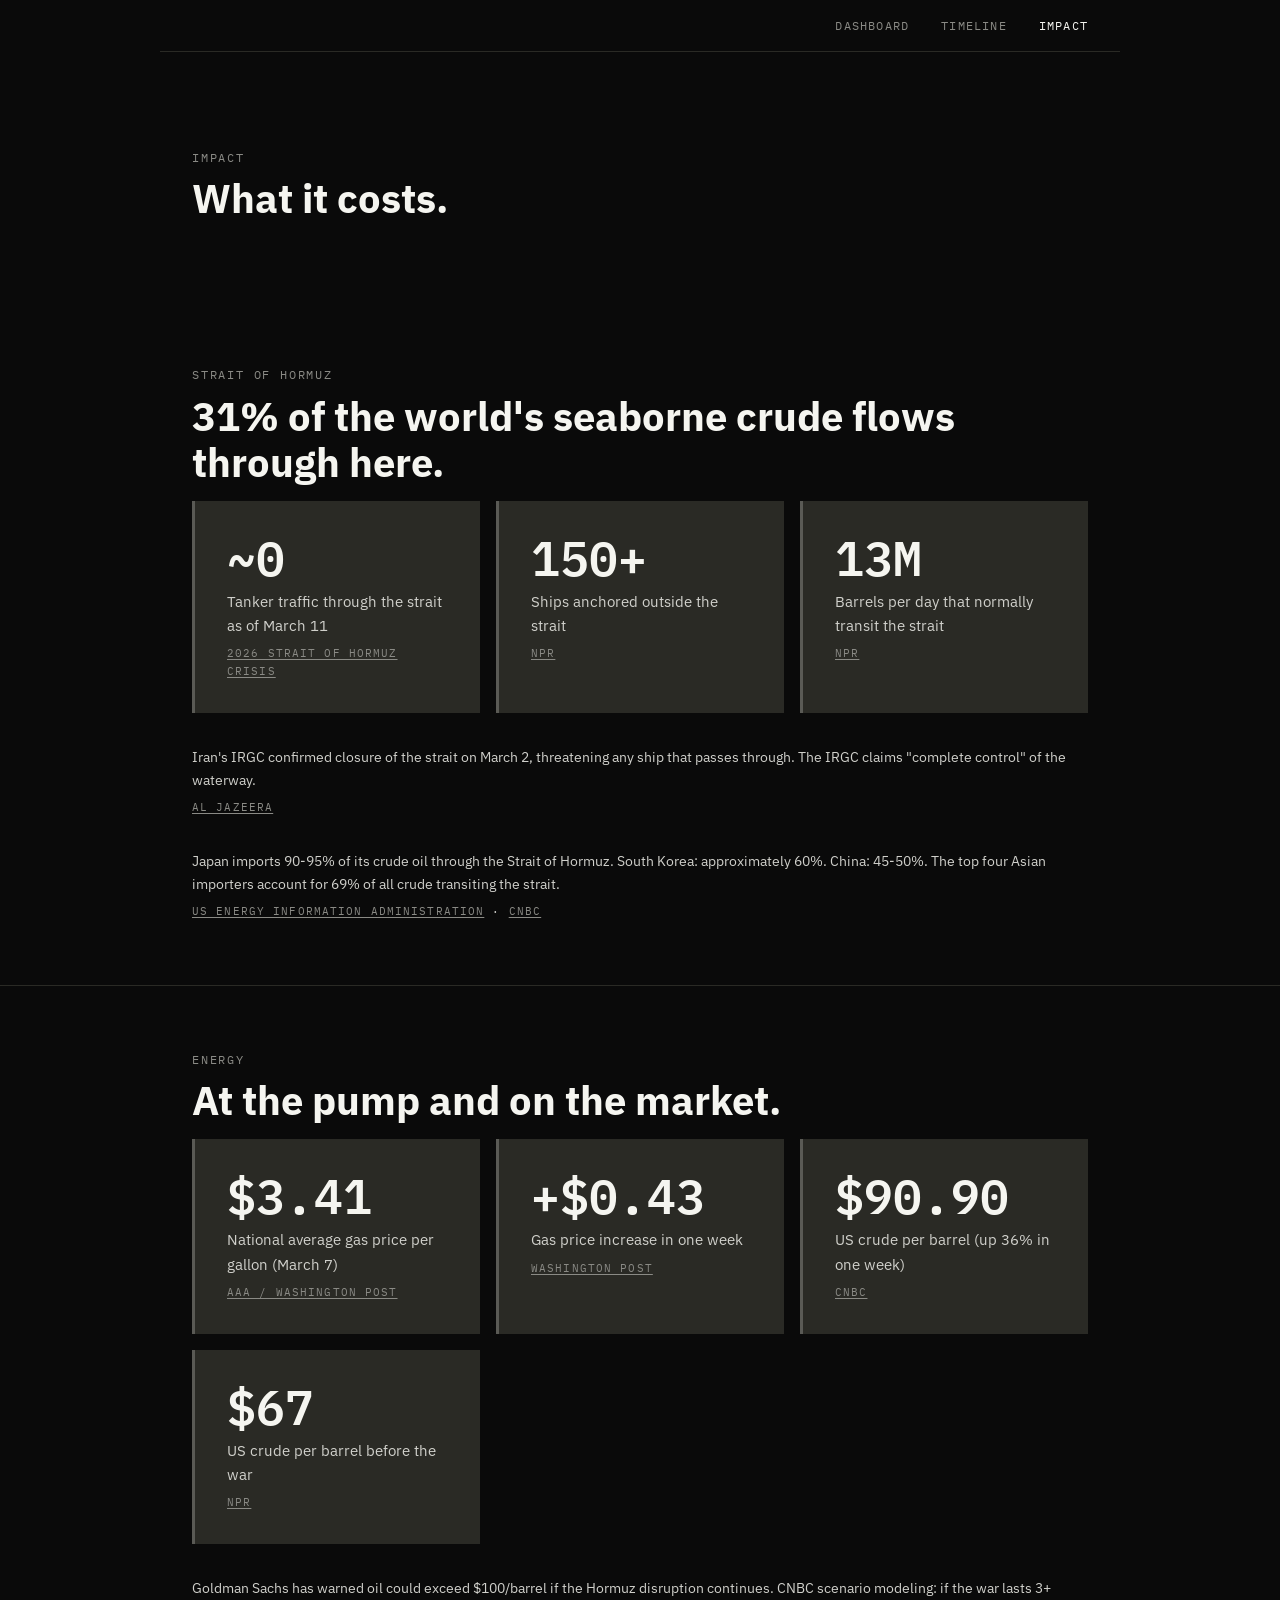
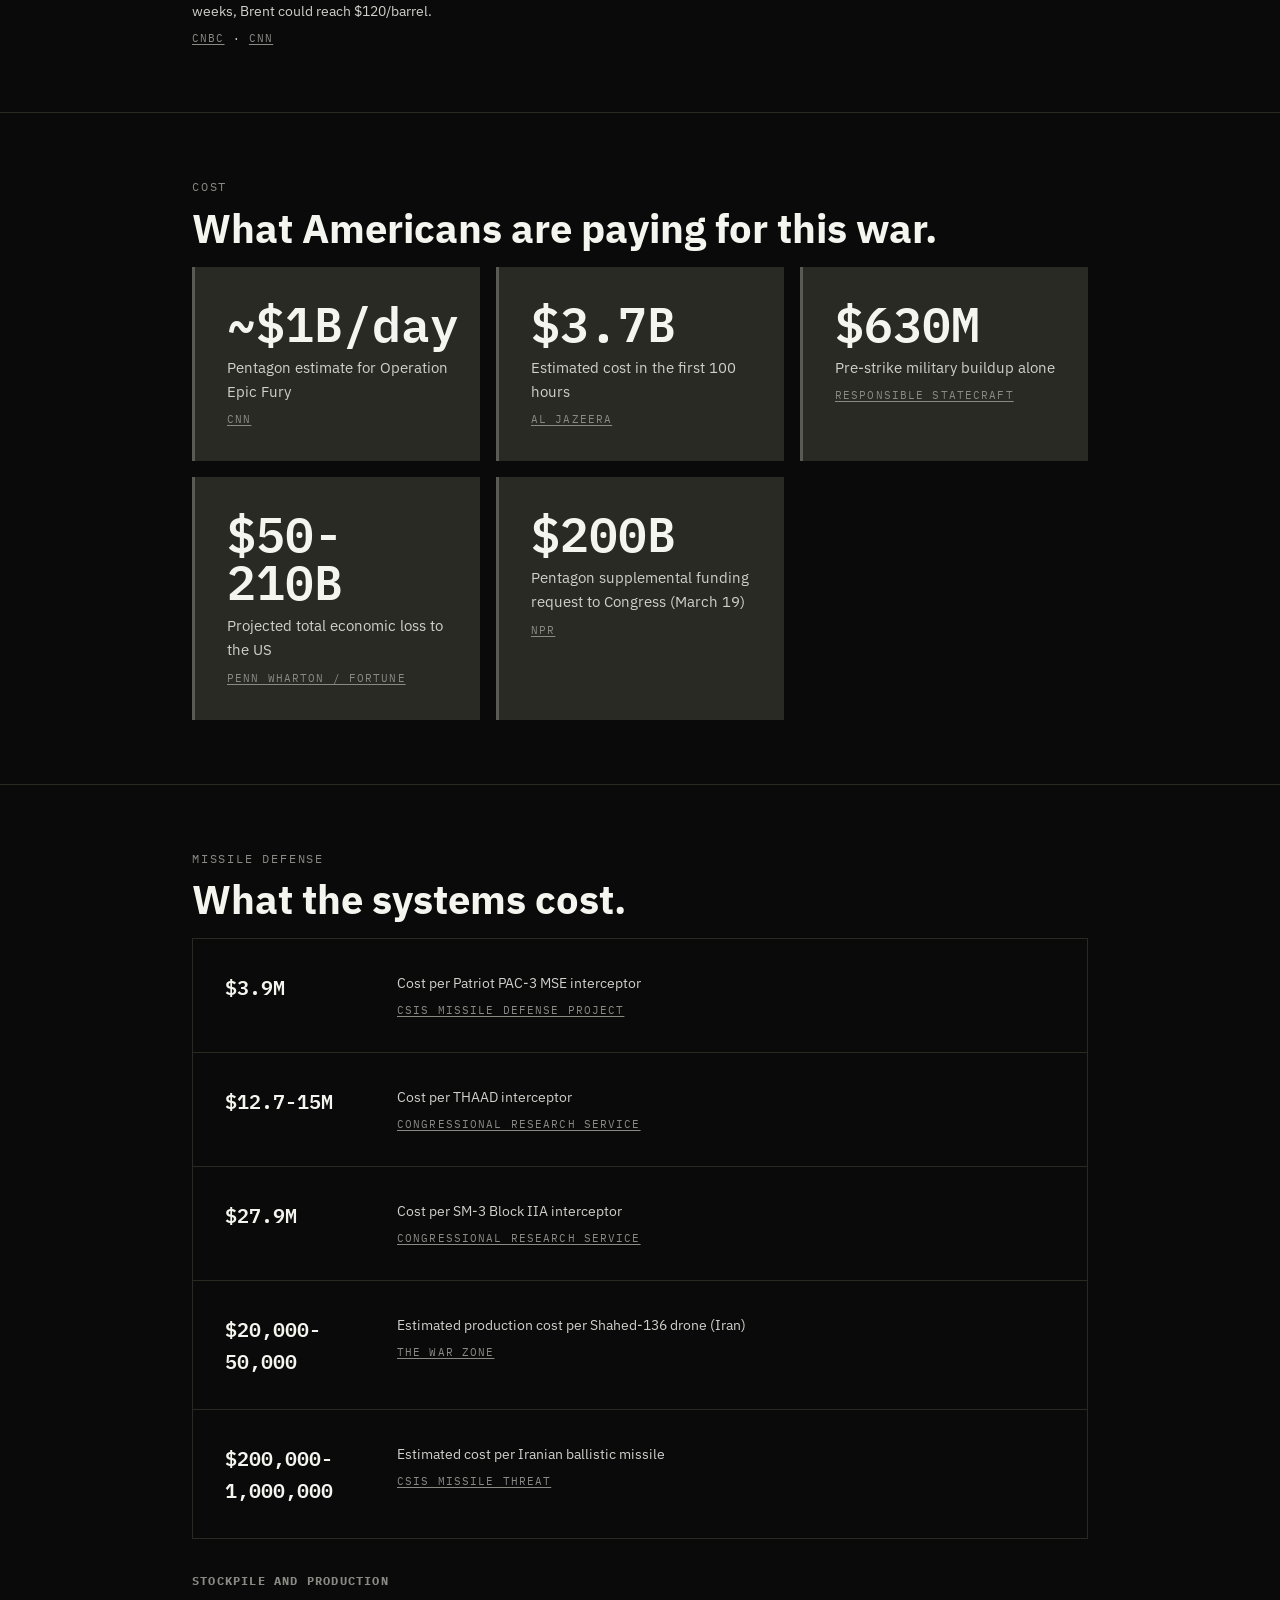
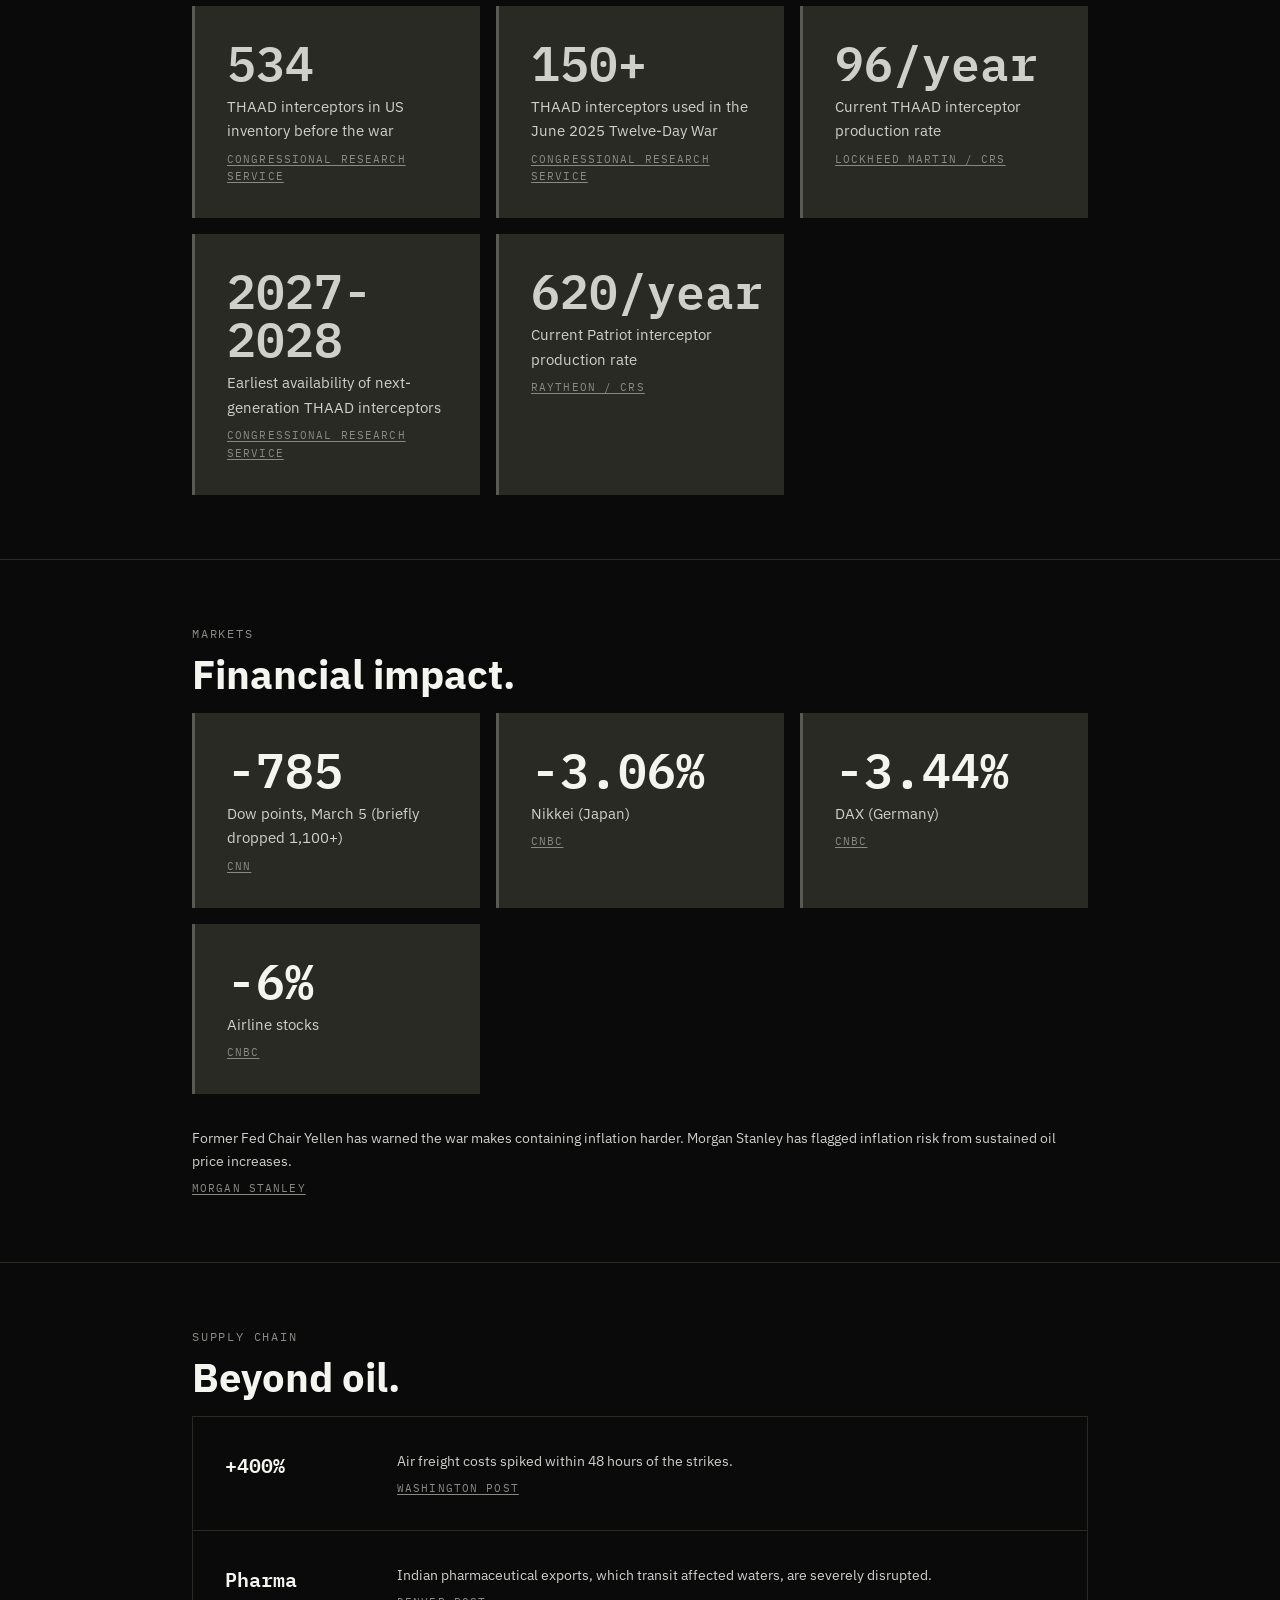
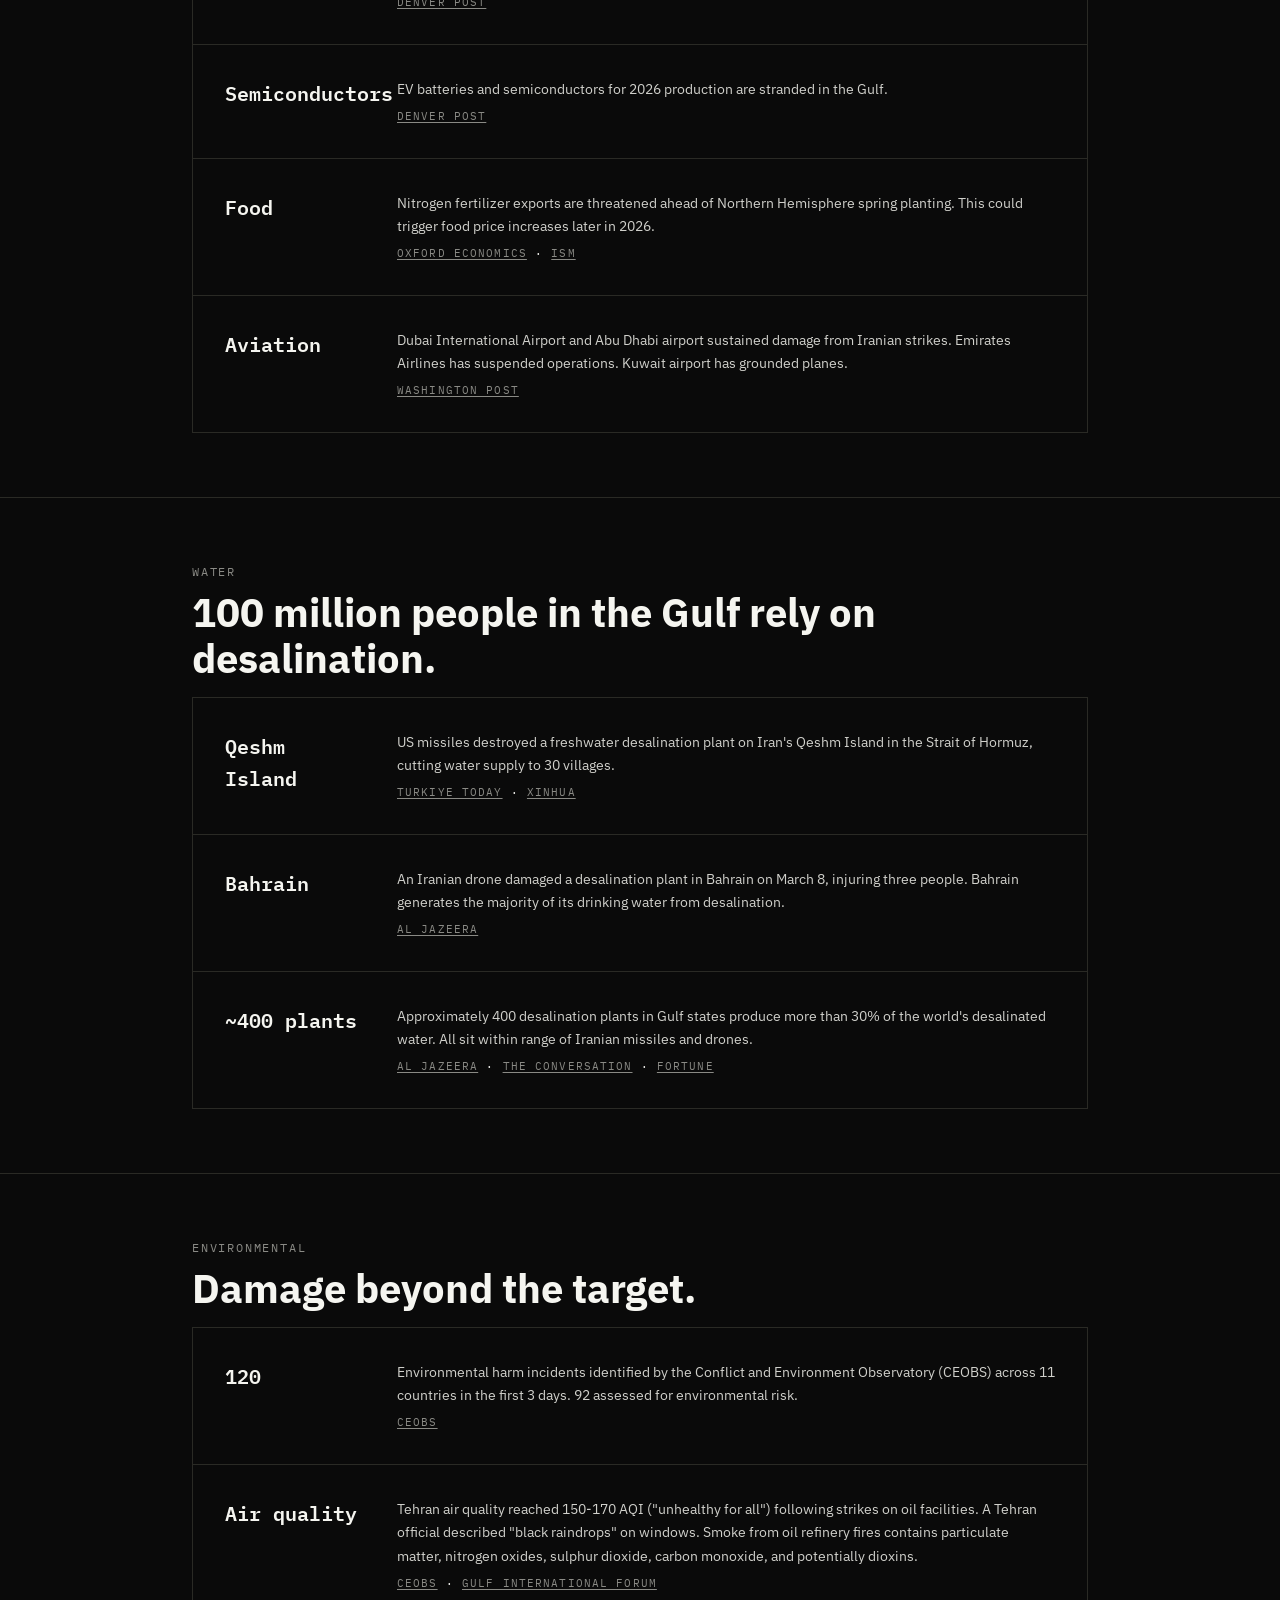
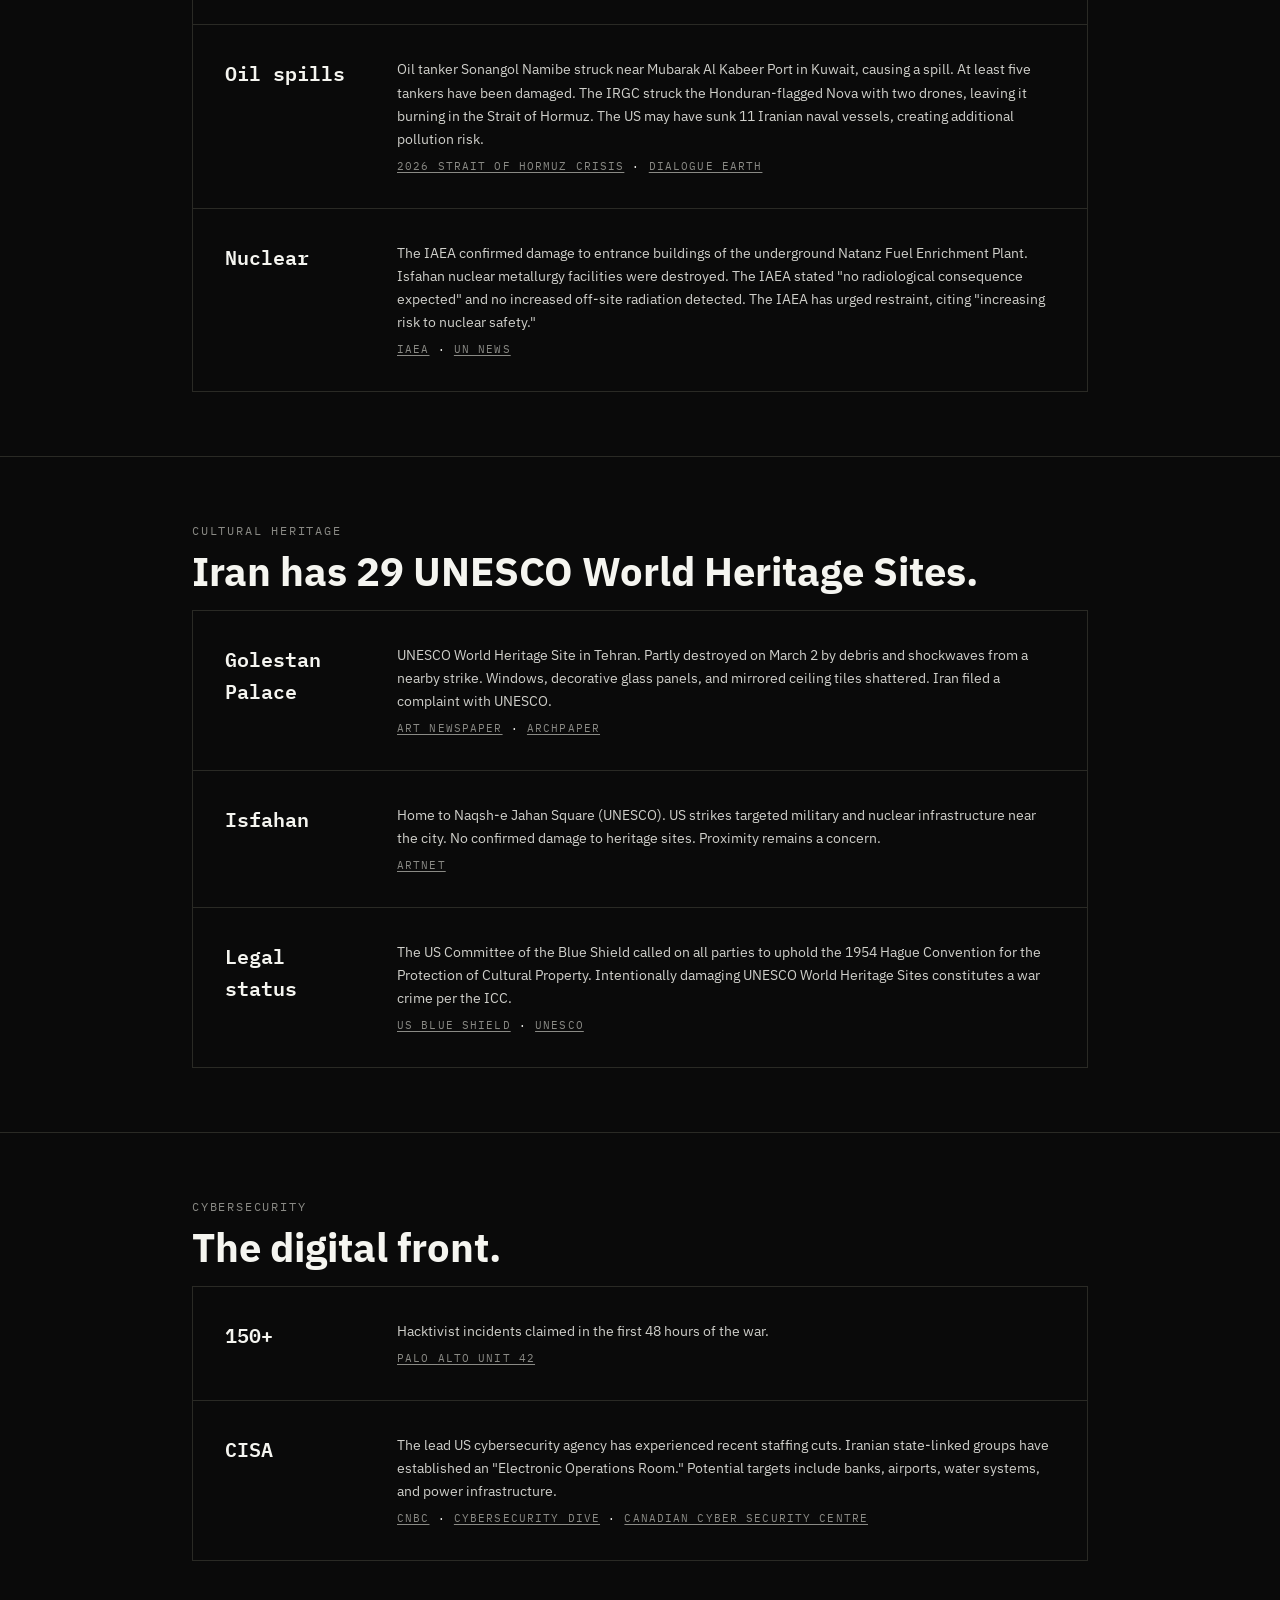
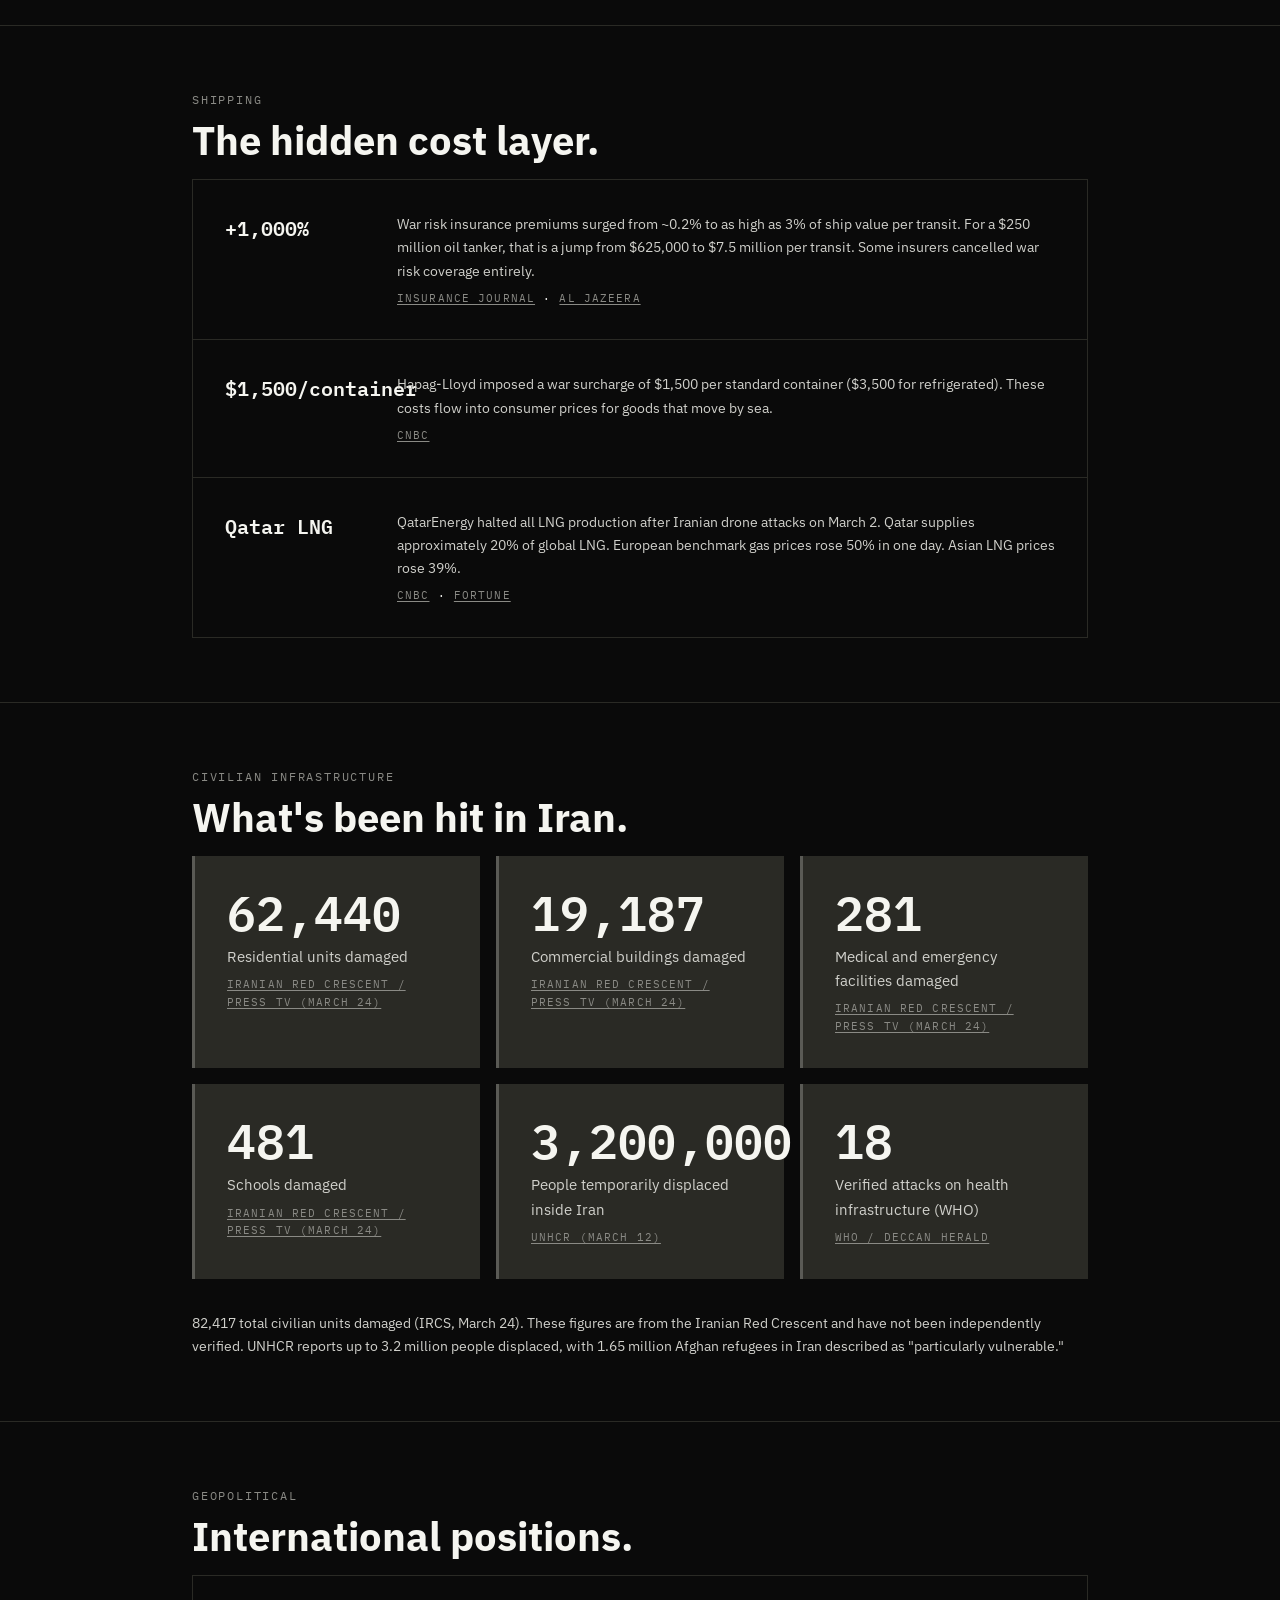
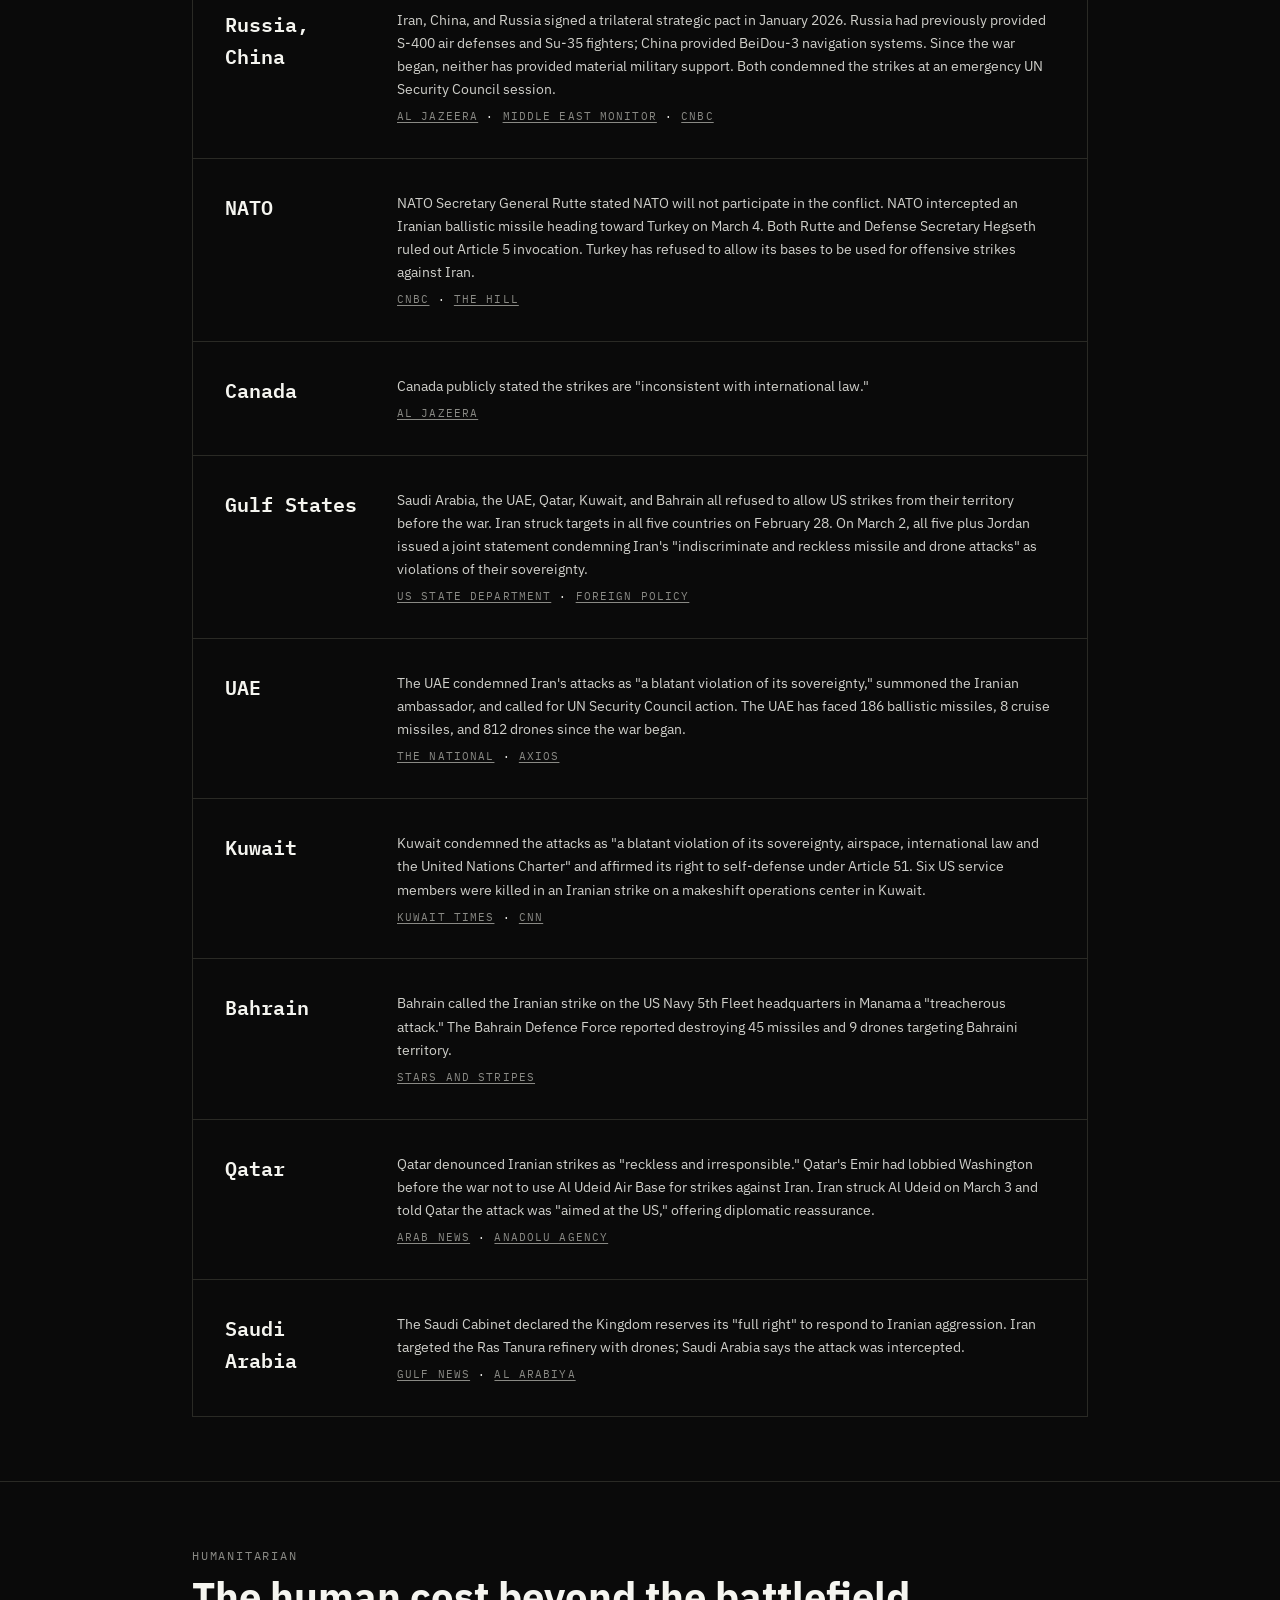
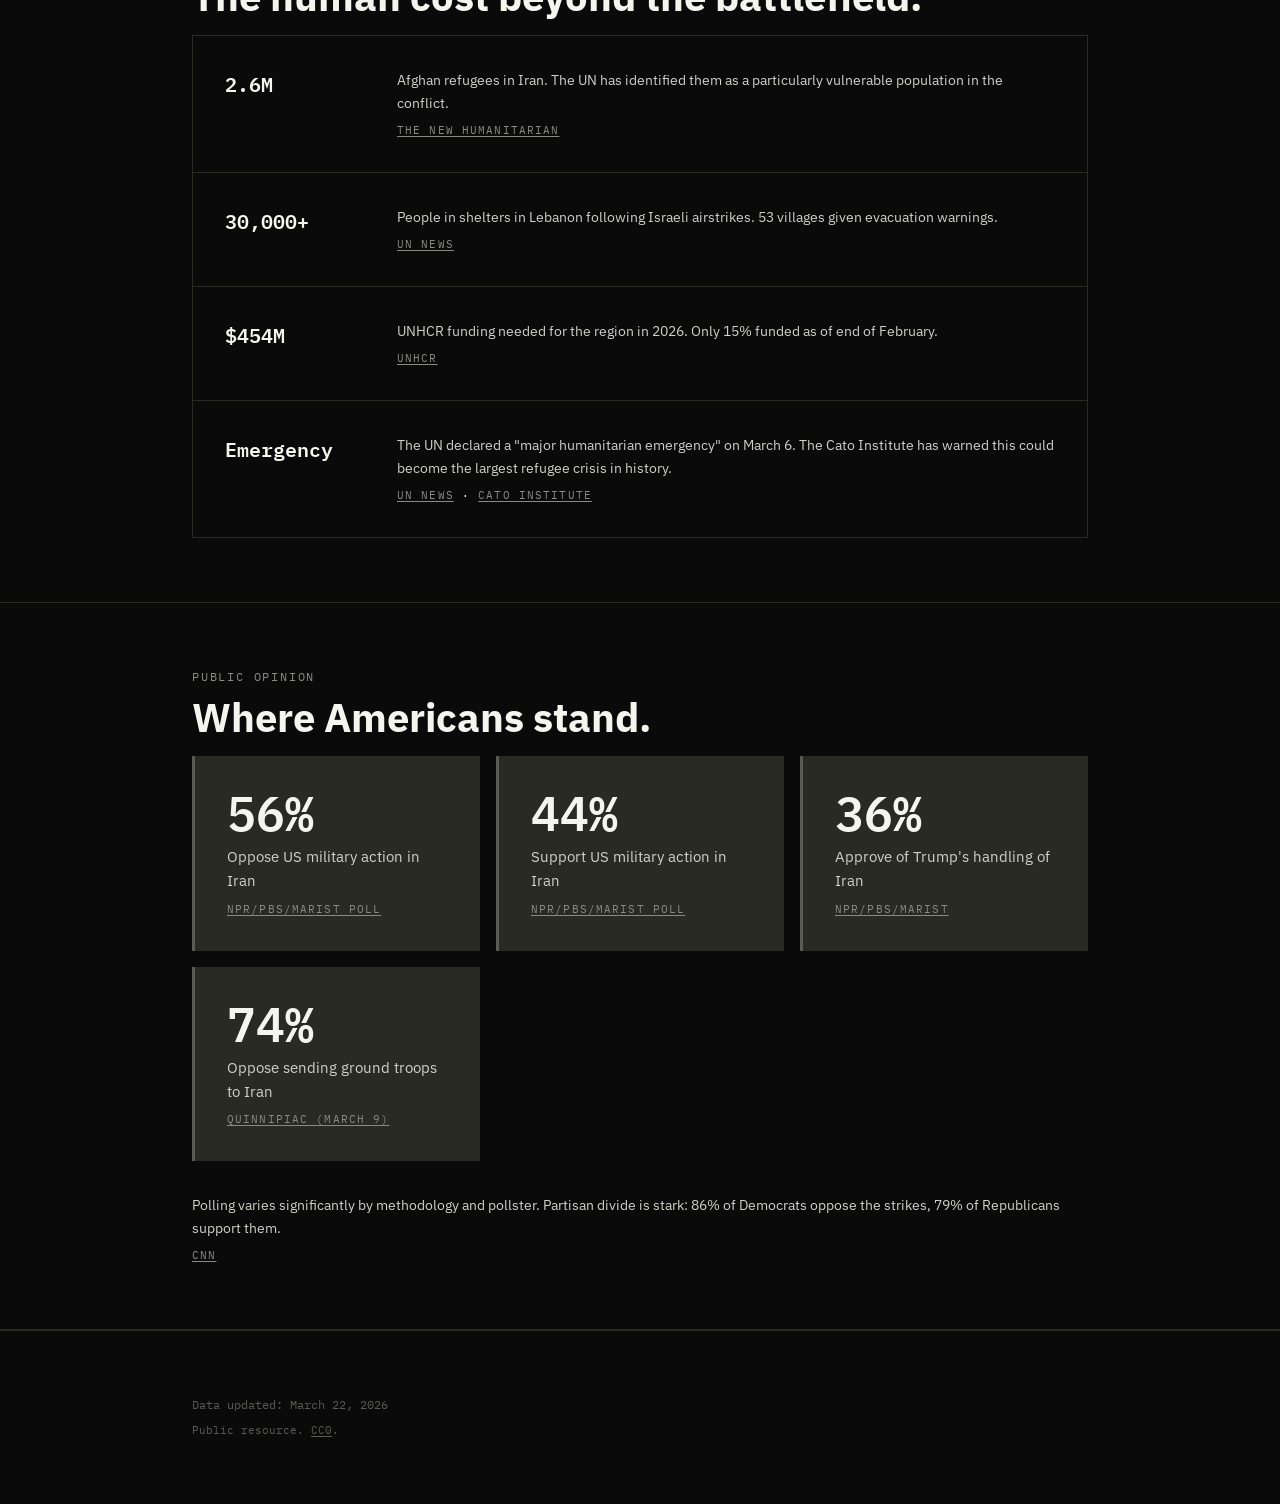
==== impact.html @ 2b4f9e91 "SEO fixes: add 404 page, favicon fallbacks, manifest, defer app.js Adds branded 404 page matching br" ====
<!DOCTYPE html>
<html lang="en">
<head>
  <meta charset="UTF-8">
  <meta name="viewport" content="width=device-width, initial-scale=1.0">
  <title>Iran War Impact: Oil Prices, Casualties, Economic Cost | Declassify</title>
  <meta name="description" content="Economic, environmental, and humanitarian impact of the 2026 Iran war. Oil prices, gas prices, Strait of Hormuz, missile defense costs, market disruption, and casualty figures. All sourced.">
  <link rel="canonical" href="https://declassify.news/impact.html">
  <meta property="og:title" content="Iran War Impact: Economic and Humanitarian Costs | Declassify">
  <meta property="og:description" content="Economic, environmental, and humanitarian impact of the 2026 Iran war. Oil prices, missile defense costs, market disruption. All sourced.">
  <meta property="og:type" content="website">
  <meta property="og:url" content="https://declassify.news/impact.html">
  <meta property="og:site_name" content="Declassify">
  <meta property="og:image" content="https://declassify.news/og.png">
  <meta property="og:image:width" content="1200">
  <meta property="og:image:height" content="630">
  <meta name="twitter:card" content="summary_large_image">
  <meta name="twitter:title" content="Iran War Impact: Economic and Humanitarian Costs | Declassify">
  <meta name="twitter:description" content="Oil prices, gas prices, missile defense costs, casualties, and market disruption from the 2026 Iran war.">
  <meta name="twitter:image" content="https://declassify.news/og.png">
  <link rel="icon" href="/favicon.svg" type="image/svg+xml">
  <link rel="icon" href="/favicon.ico" sizes="32x32">
  <link rel="apple-touch-icon" href="/apple-touch-icon.png">
  <link rel="manifest" href="/site.webmanifest">
  <script type="application/ld+json">
  {
    "@context": "https://schema.org",
    "@type": "WebPage",
    "name": "Iran War Impact: Economic and Humanitarian Costs",
    "url": "https://declassify.news/impact.html",
    "description": "Economic, environmental, and humanitarian impact of the 2026 Iran war. Oil prices, missile defense costs, market disruption.",
    "isPartOf": { "@type": "WebSite", "name": "Declassify", "url": "https://declassify.news" }
  }
  </script>
  <link rel="preconnect" href="https://fonts.googleapis.com">
  <link rel="preconnect" href="https://fonts.gstatic.com" crossorigin>
  <link href="https://fonts.googleapis.com/css2?family=IBM+Plex+Mono:wght@400;600&family=IBM+Plex+Sans:wght@400;500;600;700&display=swap" rel="stylesheet">
  <link rel="stylesheet" href="style.css">
</head>
<body>

  <nav class="site-nav">
    <a href="/" class="nav-brand"></a>
    <div class="nav-links">
      <a href="/">Dashboard</a>
      <a href="/timeline.html">Timeline</a>
      <a href="/impact.html" class="nav-active">Impact</a>
    </div>
  </nav>

  <main>
    <header class="page-header">
      <div class="section-inner">
        <div class="section-label">Impact</div>
        <h1 class="section-title">What it costs.</h1>
      </div>
    </header>

    <!-- STRAIT OF HORMUZ -->
    <section class="impact-section" id="hormuz">
      <div class="section-inner">
        <div class="section-label">Strait of Hormuz</div>
        <h2 class="section-title">31% of the world's seaborne crude flows through here.</h2>

        <div class="stats-grid">
          <div class="stat-card">
            <div class="stat-number" data-bind="hormuz.tankerTraffic.value">~0</div>
            <div class="stat-label" data-bind="hormuz.tankerTraffic.label">Tanker traffic through the strait as of March 11</div>
            <div class="stat-source">
              <a href="https://en.wikipedia.org/wiki/2026_Strait_of_Hormuz_crisis" target="_blank" rel="noopener" data-bind-href="hormuz.tankerTraffic.sourceUrl"><span data-bind="hormuz.tankerTraffic.sourceLabel">2026 Strait of Hormuz crisis</span></a>
            </div>
          </div>
          <div class="stat-card">
            <div class="stat-number" data-bind="hormuz.shipsAnchored.value">150+</div>
            <div class="stat-label" data-bind="hormuz.shipsAnchored.label">Ships anchored outside the strait</div>
            <div class="stat-source">
              <a href="https://www.npr.org/2026/03/04/nx-s1-5736104/iran-war-oil-trump-israel-strait-hormuz-closed-energy-crisis" target="_blank" rel="noopener" data-bind-href="hormuz.shipsAnchored.sourceUrl"><span data-bind="hormuz.shipsAnchored.sourceLabel">NPR</span></a>
            </div>
          </div>
          <div class="stat-card">
            <div class="stat-number" data-bind="hormuz.dailyBarrels.value">13M</div>
            <div class="stat-label" data-bind="hormuz.dailyBarrels.label">Barrels per day that normally transit the strait</div>
            <div class="stat-source">
              <a href="https://www.npr.org/2026/03/04/nx-s1-5736104/iran-war-oil-trump-israel-strait-hormuz-closed-energy-crisis" target="_blank" rel="noopener" data-bind-href="hormuz.dailyBarrels.sourceUrl"><span data-bind="hormuz.dailyBarrels.sourceLabel">NPR</span></a>
            </div>
          </div>
        </div>

        <div class="impact-context">
          <p>Iran's IRGC confirmed closure of the strait on March 2, threatening any ship that passes through. The IRGC claims "complete control" of the waterway.</p>
          <div class="tl-sources">
            <a href="https://www.aljazeera.com/news/2026/3/4/irgc-says-iran-in-complete-control-of-strait-of-hormuz-amid-trump-threats" target="_blank" rel="noopener">Al Jazeera</a>
          </div>
        </div>

        <div class="impact-context">
          <p>Japan imports 90-95% of its crude oil through the Strait of Hormuz. South Korea: approximately 60%. China: 45-50%. The top four Asian importers account for 69% of all crude transiting the strait.</p>
          <div class="tl-sources">
            <a href="https://www.eia.gov/international/analysis/regions-of-interest/Strait_of_Hormuz" target="_blank" rel="noopener">US Energy Information Administration</a> &#183;
            <a href="https://www.cnbc.com/2026/03/06/iran-war-oil-energy-emerging-markets-stocks-south-korea.html" target="_blank" rel="noopener">CNBC</a>
          </div>
        </div>
      </div>
    </section>

    <!-- GAS & OIL -->
    <section class="impact-section" id="energy">
      <div class="section-inner">
        <div class="section-label">Energy</div>
        <h2 class="section-title">At the pump and on the market.</h2>

        <div class="stats-grid">
          <div class="stat-card">
            <div class="stat-number" data-bind="energy.gasPrice.value">$3.41</div>
            <div class="stat-label" data-bind="energy.gasPrice.label">National average gas price per gallon (March 7)</div>
            <div class="stat-source">
              <a href="https://www.washingtonpost.com/business/2026/03/07/gas-prices-increasing-iran-war/" target="_blank" rel="noopener" data-bind-href="energy.gasPrice.sourceUrl"><span data-bind="energy.gasPrice.sourceLabel">AAA / Washington Post</span></a>
            </div>
          </div>
          <div class="stat-card">
            <div class="stat-number" data-bind="energy.gasIncrease.value">+$0.43</div>
            <div class="stat-label" data-bind="energy.gasIncrease.label">Gas price increase in one week</div>
            <div class="stat-source">
              <a href="https://www.washingtonpost.com/business/2026/03/07/gas-prices-increasing-iran-war/" target="_blank" rel="noopener" data-bind-href="energy.gasIncrease.sourceUrl"><span data-bind="energy.gasIncrease.sourceLabel">Washington Post</span></a>
            </div>
          </div>
          <div class="stat-card">
            <div class="stat-number" data-bind="energy.crudePrice.value">$90.90</div>
            <div class="stat-label" data-bind="energy.crudePrice.label">US crude per barrel (up 36% in one week)</div>
            <div class="stat-source">
              <a href="https://www.cnbc.com/2026/03/05/crude-oil-prices-today-iran-war.html" target="_blank" rel="noopener" data-bind-href="energy.crudePrice.sourceUrl"><span data-bind="energy.crudePrice.sourceLabel">CNBC</span></a>
            </div>
          </div>
          <div class="stat-card">
            <div class="stat-number" data-bind="energy.preWarCrude.value">$67</div>
            <div class="stat-label" data-bind="energy.preWarCrude.label">US crude per barrel before the war</div>
            <div class="stat-source">
              <a href="https://www.npr.org/2026/03/02/nx-s1-5732287/iran-war-oil-gasoline-prices" target="_blank" rel="noopener" data-bind-href="energy.preWarCrude.sourceUrl"><span data-bind="energy.preWarCrude.sourceLabel">NPR</span></a>
            </div>
          </div>
        </div>

        <div class="impact-context">
          <p>Goldman Sachs has warned oil could exceed $100/barrel if the Hormuz disruption continues. CNBC scenario modeling: if the war lasts 3+ weeks, Brent could reach $120/barrel.</p>
          <div class="tl-sources">
            <a href="https://www.cnbc.com/2026/03/02/iran-oil-gas-prices-strait-hormuz.html" target="_blank" rel="noopener">CNBC</a> &#183;
            <a href="https://www.cnn.com/2026/03/04/business/american-oil-boom-iran-war-gas-price-spike" target="_blank" rel="noopener">CNN</a>
          </div>
        </div>
      </div>
    </section>

    <!-- COST TO TAXPAYERS -->
    <section class="impact-section" id="cost">
      <div class="section-inner">
        <div class="section-label">Cost</div>
        <h2 class="section-title">What Americans are paying for this war.</h2>

        <div class="stats-grid">
          <div class="stat-card">
            <div class="stat-number" data-bind="cost.dailyCost.value">~$1B/day</div>
            <div class="stat-label" data-bind="cost.dailyCost.label">Pentagon estimate for Operation Epic Fury</div>
            <div class="stat-source">
              <a href="https://www.cnn.com/2026/03/06/politics/us-war-iran-cost" target="_blank" rel="noopener" data-bind-href="cost.dailyCost.sourceUrl"><span data-bind="cost.dailyCost.sourceLabel">CNN</span></a>
            </div>
          </div>
          <div class="stat-card">
            <div class="stat-number" data-bind="cost.first100Hours.value">$3.7B</div>
            <div class="stat-label" data-bind="cost.first100Hours.label">Estimated cost in the first 100 hours</div>
            <div class="stat-source">
              <a href="https://www.aljazeera.com/news/2026/3/6/cost-to-us-for-war-on-iran-is-3-7bn-in-first-100-hours-says-think-tank" target="_blank" rel="noopener" data-bind-href="cost.first100Hours.sourceUrl"><span data-bind="cost.first100Hours.sourceLabel">Al Jazeera</span></a>
            </div>
          </div>
          <div class="stat-card">
            <div class="stat-number" data-bind="cost.buildup.value">$630M</div>
            <div class="stat-label" data-bind="cost.buildup.label">Pre-strike military buildup alone</div>
            <div class="stat-source">
              <a href="https://responsiblestatecraft.org/iran-war-costs/" target="_blank" rel="noopener" data-bind-href="cost.buildup.sourceUrl"><span data-bind="cost.buildup.sourceLabel">Responsible Statecraft</span></a>
            </div>
          </div>
          <div class="stat-card">
            <div class="stat-number" data-bind="cost.projectedTotal.value">$50-210B</div>
            <div class="stat-label" data-bind="cost.projectedTotal.label">Projected total economic loss to the US</div>
            <div class="stat-source">
              <a href="https://fortune.com/2026/03/02/how-much-trump-iran-war-operation-epic-fury-cost-taxpayers/" target="_blank" rel="noopener" data-bind-href="cost.projectedTotal.sourceUrl"><span data-bind="cost.projectedTotal.sourceLabel">Penn Wharton / Fortune</span></a>
            </div>
          </div>
          <div class="stat-card">
            <div class="stat-number" data-bind="cost.supplemental.value">$200B</div>
            <div class="stat-label" data-bind="cost.supplemental.label">Pentagon supplemental funding request to Congress (March 19)</div>
            <div class="stat-source">
              <a href="https://www.npr.org/2026/03/19/nx-s1-5753520/iran-israel-gas-field-attacks" target="_blank" rel="noopener" data-bind-href="cost.supplemental.sourceUrl"><span data-bind="cost.supplemental.sourceLabel">NPR</span></a>
            </div>
          </div>
        </div>
      </div>
    </section>

    <!-- MISSILE DEFENSE -->
    <section class="impact-section" id="defense">
      <div class="section-inner">
        <div class="section-label">Missile Defense</div>
        <h2 class="section-title">What the systems cost.</h2>

        <div class="impact-list">
          <div class="impact-item">
            <div class="impact-stat" data-bind="defense.patriot.value">$3.9M</div>
            <div class="impact-detail">
              <p data-bind="defense.patriot.label">Cost per Patriot PAC-3 MSE interceptor</p>
              <div class="tl-sources">
                <a href="https://missilethreat.csis.org/system/patriot/" target="_blank" rel="noopener" data-bind-href="defense.patriot.sourceUrl"><span data-bind="defense.patriot.sourceLabel">CSIS Missile Defense Project</span></a>
              </div>
            </div>
          </div>
          <div class="impact-item">
            <div class="impact-stat" data-bind="defense.thaad.value">$12.7-15M</div>
            <div class="impact-detail">
              <p data-bind="defense.thaad.label">Cost per THAAD interceptor</p>
              <div class="tl-sources">
                <a href="https://crsreports.congress.gov/product/pdf/IF/IF11369" target="_blank" rel="noopener" data-bind-href="defense.thaad.sourceUrl"><span data-bind="defense.thaad.sourceLabel">Congressional Research Service</span></a>
              </div>
            </div>
          </div>
          <div class="impact-item">
            <div class="impact-stat" data-bind="defense.sm3.value">$27.9M</div>
            <div class="impact-detail">
              <p data-bind="defense.sm3.label">Cost per SM-3 Block IIA interceptor</p>
              <div class="tl-sources">
                <a href="https://crsreports.congress.gov/product/pdf/IF/IF11369" target="_blank" rel="noopener" data-bind-href="defense.sm3.sourceUrl"><span data-bind="defense.sm3.sourceLabel">Congressional Research Service</span></a>
              </div>
            </div>
          </div>
          <div class="impact-item">
            <div class="impact-stat" data-bind="defense.shahed.value">$20,000-50,000</div>
            <div class="impact-detail">
              <p data-bind="defense.shahed.label">Estimated production cost per Shahed-136 drone (Iran)</p>
              <div class="tl-sources">
                <a href="https://www.twz.com/news-features/what-does-a-shahed-136-really-cost" target="_blank" rel="noopener" data-bind-href="defense.shahed.sourceUrl"><span data-bind="defense.shahed.sourceLabel">The War Zone</span></a>
              </div>
            </div>
          </div>
          <div class="impact-item">
            <div class="impact-stat" data-bind="defense.iranBallistic.value">$200,000-1,000,000</div>
            <div class="impact-detail">
              <p data-bind="defense.iranBallistic.label">Estimated cost per Iranian ballistic missile</p>
              <div class="tl-sources">
                <a href="https://missilethreat.csis.org/country/iran/" target="_blank" rel="noopener" data-bind-href="defense.iranBallistic.sourceUrl"><span data-bind="defense.iranBallistic.sourceLabel">CSIS Missile Threat</span></a>
              </div>
            </div>
          </div>
        </div>

        <div class="impact-context">
          <h3 class="impact-subhead">Stockpile and production</h3>
          <div class="stats-grid">
            <div class="stat-card">
              <div class="stat-number" data-bind="defense.thaadStockpile.value">534</div>
              <div class="stat-label" data-bind="defense.thaadStockpile.label">THAAD interceptors in US inventory before the war</div>
              <div class="stat-source">
                <a href="https://crsreports.congress.gov/product/pdf/IF/IF11369" target="_blank" rel="noopener" data-bind-href="defense.thaadStockpile.sourceUrl"><span data-bind="defense.thaadStockpile.sourceLabel">Congressional Research Service</span></a>
              </div>
            </div>
            <div class="stat-card">
              <div class="stat-number" data-bind="defense.thaadUsed.value">150+</div>
              <div class="stat-label" data-bind="defense.thaadUsed.label">THAAD interceptors used in the June 2025 Twelve-Day War</div>
              <div class="stat-source">
                <a href="https://crsreports.congress.gov/product/pdf/IF/IF11369" target="_blank" rel="noopener" data-bind-href="defense.thaadUsed.sourceUrl"><span data-bind="defense.thaadUsed.sourceLabel">Congressional Research Service</span></a>
              </div>
            </div>
            <div class="stat-card">
              <div class="stat-number" data-bind="defense.thaadProduction.value">96/year</div>
              <div class="stat-label" data-bind="defense.thaadProduction.label">Current THAAD interceptor production rate</div>
              <div class="stat-source">
                <a href="https://crsreports.congress.gov/product/pdf/IF/IF11369" target="_blank" rel="noopener" data-bind-href="defense.thaadProduction.sourceUrl"><span data-bind="defense.thaadProduction.sourceLabel">Lockheed Martin / CRS</span></a>
              </div>
            </div>
            <div class="stat-card">
              <div class="stat-number" data-bind="defense.thaadReplacement.value">2027-2028</div>
              <div class="stat-label" data-bind="defense.thaadReplacement.label">Earliest availability of next-generation THAAD interceptors</div>
              <div class="stat-source">
                <a href="https://crsreports.congress.gov/product/pdf/IF/IF11369" target="_blank" rel="noopener" data-bind-href="defense.thaadReplacement.sourceUrl"><span data-bind="defense.thaadReplacement.sourceLabel">Congressional Research Service</span></a>
              </div>
            </div>
            <div class="stat-card">
              <div class="stat-number" data-bind="defense.patriotProduction.value">620/year</div>
              <div class="stat-label" data-bind="defense.patriotProduction.label">Current Patriot interceptor production rate</div>
              <div class="stat-source">
                <a href="https://crsreports.congress.gov/product/pdf/RL/RL33745" target="_blank" rel="noopener" data-bind-href="defense.patriotProduction.sourceUrl"><span data-bind="defense.patriotProduction.sourceLabel">Raytheon / CRS</span></a>
              </div>
            </div>
          </div>
        </div>
      </div>
    </section>

    <!-- MARKETS -->
    <section class="impact-section" id="markets">
      <div class="section-inner">
        <div class="section-label">Markets</div>
        <h2 class="section-title">Financial impact.</h2>

        <div class="stats-grid">
          <div class="stat-card">
            <div class="stat-number" data-bind="markets.dow.value">-785</div>
            <div class="stat-label" data-bind="markets.dow.label">Dow points, March 5 (briefly dropped 1,100+)</div>
            <div class="stat-source">
              <a href="https://www.cnn.com/2026/03/05/investing/us-stocks-oil-iran" target="_blank" rel="noopener" data-bind-href="markets.dow.sourceUrl"><span data-bind="markets.dow.sourceLabel">CNN</span></a>
            </div>
          </div>
          <div class="stat-card">
            <div class="stat-number" data-bind="markets.nikkei.value">-3.06%</div>
            <div class="stat-label" data-bind="markets.nikkei.label">Nikkei (Japan)</div>
            <div class="stat-source">
              <a href="https://www.cnbc.com/2026/03/04/iran-war-historical-stock-market-patterns.html" target="_blank" rel="noopener" data-bind-href="markets.nikkei.sourceUrl"><span data-bind="markets.nikkei.sourceLabel">CNBC</span></a>
            </div>
          </div>
          <div class="stat-card">
            <div class="stat-number" data-bind="markets.dax.value">-3.44%</div>
            <div class="stat-label" data-bind="markets.dax.label">DAX (Germany)</div>
            <div class="stat-source">
              <a href="https://www.cnbc.com/2026/03/04/iran-war-historical-stock-market-patterns.html" target="_blank" rel="noopener" data-bind-href="markets.dax.sourceUrl"><span data-bind="markets.dax.sourceLabel">CNBC</span></a>
            </div>
          </div>
          <div class="stat-card">
            <div class="stat-number" data-bind="markets.airlines.value">-6%</div>
            <div class="stat-label" data-bind="markets.airlines.label">Airline stocks</div>
            <div class="stat-source">
              <a href="https://www.cnbc.com/2026/03/06/iran-war-oil-energy-emerging-markets-stocks-south-korea.html" target="_blank" rel="noopener" data-bind-href="markets.airlines.sourceUrl"><span data-bind="markets.airlines.sourceLabel">CNBC</span></a>
            </div>
          </div>
        </div>

        <div class="impact-context">
          <p>Former Fed Chair Yellen has warned the war makes containing inflation harder. Morgan Stanley has flagged inflation risk from sustained oil price increases.</p>
          <div class="tl-sources">
            <a href="https://www.morganstanley.com/insights/articles/iran-war-oil-inflation-stock-market-2026" target="_blank" rel="noopener">Morgan Stanley</a>
          </div>
        </div>
      </div>
    </section>

    <!-- SUPPLY CHAIN -->
    <section class="impact-section" id="supply">
      <div class="section-inner">
        <div class="section-label">Supply Chain</div>
        <h2 class="section-title">Beyond oil.</h2>

        <div class="impact-list">
          <div class="impact-item">
            <div class="impact-stat">+400%</div>
            <div class="impact-detail">
              <p>Air freight costs spiked within 48 hours of the strikes.</p>
              <div class="tl-sources">
                <a href="https://www.washingtonpost.com/business/2026/03/08/iran-war-economy-air-freight/" target="_blank" rel="noopener">Washington Post</a>
              </div>
            </div>
          </div>
          <div class="impact-item">
            <div class="impact-stat">Pharma</div>
            <div class="impact-detail">
              <p>Indian pharmaceutical exports, which transit affected waters, are severely disrupted.</p>
              <div class="tl-sources">
                <a href="https://www.denverpost.com/2026/03/04/supply-chain-iran-war/" target="_blank" rel="noopener">Denver Post</a>
              </div>
            </div>
          </div>
          <div class="impact-item">
            <div class="impact-stat">Semiconductors</div>
            <div class="impact-detail">
              <p>EV batteries and semiconductors for 2026 production are stranded in the Gulf.</p>
              <div class="tl-sources">
                <a href="https://www.denverpost.com/2026/03/04/supply-chain-iran-war/" target="_blank" rel="noopener">Denver Post</a>
              </div>
            </div>
          </div>
          <div class="impact-item">
            <div class="impact-stat">Food</div>
            <div class="impact-detail">
              <p>Nitrogen fertilizer exports are threatened ahead of Northern Hemisphere spring planting. This could trigger food price increases later in 2026.</p>
              <div class="tl-sources">
                <a href="https://www.oxfordeconomics.com/iran-conflict-us-israel-iran-war-2026/" target="_blank" rel="noopener">Oxford Economics</a> &#183;
                <a href="https://www.ismworld.org/supply-management-news-and-reports/news-publications/inside-supply-management-magazine/blog/2026/2026-03/the-impacts-of-the-iran-attack-on-supply-chains-and-global-business/" target="_blank" rel="noopener">ISM</a>
              </div>
            </div>
          </div>
          <div class="impact-item">
            <div class="impact-stat">Aviation</div>
            <div class="impact-detail">
              <p>Dubai International Airport and Abu Dhabi airport sustained damage from Iranian strikes. Emirates Airlines has suspended operations. Kuwait airport has grounded planes.</p>
              <div class="tl-sources">
                <a href="https://www.washingtonpost.com/business/2026/03/08/iran-war-economy-air-freight/" target="_blank" rel="noopener">Washington Post</a>
              </div>
            </div>
          </div>
        </div>
      </div>
    </section>

    <!-- WATER -->
    <section class="impact-section" id="water">
      <div class="section-inner">
        <div class="section-label">Water</div>
        <h2 class="section-title">100 million people in the Gulf rely on desalination.</h2>

        <div class="impact-list">
          <div class="impact-item">
            <div class="impact-stat">Qeshm Island</div>
            <div class="impact-detail">
              <p>US missiles destroyed a freshwater desalination plant on Iran's Qeshm Island in the Strait of Hormuz, cutting water supply to 30 villages.</p>
              <div class="tl-sources">
                <a href="https://www.turkiyetoday.com/region/iran-condemns-us-attack-on-iranian-desalination-plant-issues-a-veiled-threat-3215797" target="_blank" rel="noopener">Turkiye Today</a> &#183;
                <a href="https://english.news.cn/20260308/f25e1a4841cc441981d3bd296106379e/c.html" target="_blank" rel="noopener">Xinhua</a>
              </div>
            </div>
          </div>
          <div class="impact-item">
            <div class="impact-stat">Bahrain</div>
            <div class="impact-detail">
              <p>An Iranian drone damaged a desalination plant in Bahrain on March 8, injuring three people. Bahrain generates the majority of its drinking water from desalination.</p>
              <div class="tl-sources">
                <a href="https://www.aljazeera.com/news/2026/3/8/bahrain-says-water-desalination-plant-damaged-in-iranian-drone-attack" target="_blank" rel="noopener">Al Jazeera</a>
              </div>
            </div>
          </div>
          <div class="impact-item">
            <div class="impact-stat">~400 plants</div>
            <div class="impact-detail">
              <p>Approximately 400 desalination plants in Gulf states produce more than 30% of the world's desalinated water. All sit within range of Iranian missiles and drones.</p>
              <div class="tl-sources">
                <a href="https://www.aljazeera.com/news/2026/3/8/how-targeting-of-desalination-plants-could-disrupt-water-supply-in-the-gulf" target="_blank" rel="noopener">Al Jazeera</a> &#183;
                <a href="https://theconversation.com/persian-gulf-desalination-plants-could-become-military-targets-in-regional-war-277597" target="_blank" rel="noopener">The Conversation</a> &#183;
                <a href="https://fortune.com/2026/03/05/iran-war-its-not-the-oil-its-the-water/" target="_blank" rel="noopener">Fortune</a>
              </div>
            </div>
          </div>
        </div>
      </div>
    </section>

    <!-- ENVIRONMENTAL -->
    <section class="impact-section" id="environment">
      <div class="section-inner">
        <div class="section-label">Environmental</div>
        <h2 class="section-title">Damage beyond the target.</h2>

        <div class="impact-list">
          <div class="impact-item">
            <div class="impact-stat">120</div>
            <div class="impact-detail">
              <p>Environmental harm incidents identified by the Conflict and Environment Observatory (CEOBS) across 11 countries in the first 3 days. 92 assessed for environmental risk.</p>
              <div class="tl-sources">
                <a href="https://ceobs.org/three-days-of-operation-epic-fury-rapid-overview-of-environmental-harm-in-iran-and-the-region/" target="_blank" rel="noopener">CEOBS</a>
              </div>
            </div>
          </div>
          <div class="impact-item">
            <div class="impact-stat">Air quality</div>
            <div class="impact-detail">
              <p>Tehran air quality reached 150-170 AQI ("unhealthy for all") following strikes on oil facilities. A Tehran official described "black raindrops" on windows. Smoke from oil refinery fires contains particulate matter, nitrogen oxides, sulphur dioxide, carbon monoxide, and potentially dioxins.</p>
              <div class="tl-sources">
                <a href="https://ceobs.org/the-emerging-environmental-consequences-of-the-israel-iran-war/" target="_blank" rel="noopener">CEOBS</a> &#183;
                <a href="https://gulfif.org/after-the-silence-iran-confronts-the-environmental-fallout-of-war/" target="_blank" rel="noopener">Gulf International Forum</a>
              </div>
            </div>
          </div>
          <div class="impact-item">
            <div class="impact-stat">Oil spills</div>
            <div class="impact-detail">
              <p>Oil tanker Sonangol Namibe struck near Mubarak Al Kabeer Port in Kuwait, causing a spill. At least five tankers have been damaged. The IRGC struck the Honduran-flagged Nova with two drones, leaving it burning in the Strait of Hormuz. The US may have sunk 11 Iranian naval vessels, creating additional pollution risk.</p>
              <div class="tl-sources">
                <a href="https://en.wikipedia.org/wiki/2026_Strait_of_Hormuz_crisis" target="_blank" rel="noopener">2026 Strait of Hormuz crisis</a> &#183;
                <a href="https://dialogue.earth/en/nature/as-the-gulf-conflict-widens-so-does-its-environmental-footprint/" target="_blank" rel="noopener">Dialogue Earth</a>
              </div>
            </div>
          </div>
          <div class="impact-item">
            <div class="impact-stat">Nuclear</div>
            <div class="impact-detail">
              <p>The IAEA confirmed damage to entrance buildings of the underground Natanz Fuel Enrichment Plant. Isfahan nuclear metallurgy facilities were destroyed. The IAEA stated "no radiological consequence expected" and no increased off-site radiation detected. The IAEA has urged restraint, citing "increasing risk to nuclear safety."</p>
              <div class="tl-sources">
                <a href="https://www.iaea.org/newscenter/pressreleases/update-on-developments-in-iran-6" target="_blank" rel="noopener">IAEA</a> &#183;
                <a href="https://news.un.org/en/story/2026/03/1167064" target="_blank" rel="noopener">UN News</a>
              </div>
            </div>
          </div>
        </div>
      </div>
    </section>

    <!-- CULTURAL HERITAGE -->
    <section class="impact-section" id="heritage">
      <div class="section-inner">
        <div class="section-label">Cultural Heritage</div>
        <h2 class="section-title">Iran has 29 UNESCO World Heritage Sites.</h2>

        <div class="impact-list">
          <div class="impact-item">
            <div class="impact-stat">Golestan Palace</div>
            <div class="impact-detail">
              <p>UNESCO World Heritage Site in Tehran. Partly destroyed on March 2 by debris and shockwaves from a nearby strike. Windows, decorative glass panels, and mirrored ceiling tiles shattered. Iran filed a complaint with UNESCO.</p>
              <div class="tl-sources">
                <a href="https://www.theartnewspaper.com/2026/03/03/us-israeli-strikes-damage-unesco-listed-golestan-palace-tehran" target="_blank" rel="noopener">Art Newspaper</a> &#183;
                <a href="https://www.archpaper.com/2026/03/golestan-palace-damaged/" target="_blank" rel="noopener">Archpaper</a>
              </div>
            </div>
          </div>
          <div class="impact-item">
            <div class="impact-stat">Isfahan</div>
            <div class="impact-detail">
              <p>Home to Naqsh-e Jahan Square (UNESCO). US strikes targeted military and nuclear infrastructure near the city. No confirmed damage to heritage sites. Proximity remains a concern.</p>
              <div class="tl-sources">
                <a href="https://news.artnet.com/art-world/israeli-us-strikes-iran-jeopardize-cultural-heritage-2660032" target="_blank" rel="noopener">Artnet</a>
              </div>
            </div>
          </div>
          <div class="impact-item">
            <div class="impact-stat">Legal status</div>
            <div class="impact-detail">
              <p>The US Committee of the Blue Shield called on all parties to uphold the 1954 Hague Convention for the Protection of Cultural Property. Intentionally damaging UNESCO World Heritage Sites constitutes a war crime per the ICC.</p>
              <div class="tl-sources">
                <a href="https://uscbs.org/statement-iran-conflict-cultural-heritage-march-2026/" target="_blank" rel="noopener">US Blue Shield</a> &#183;
                <a href="https://www.unesco.org/en/articles/unesco-expresses-concern-over-protection-cultural-heritage-sites-amidst-escalating-violence-middle" target="_blank" rel="noopener">UNESCO</a>
              </div>
            </div>
          </div>
        </div>
      </div>
    </section>

    <!-- CYBER -->
    <section class="impact-section" id="cyber">
      <div class="section-inner">
        <div class="section-label">Cybersecurity</div>
        <h2 class="section-title">The digital front.</h2>

        <div class="impact-list">
          <div class="impact-item">
            <div class="impact-stat">150+</div>
            <div class="impact-detail">
              <p>Hacktivist incidents claimed in the first 48 hours of the war.</p>
              <div class="tl-sources">
                <a href="https://unit42.paloaltonetworks.com/iranian-cyberattacks-2026/" target="_blank" rel="noopener">Palo Alto Unit 42</a>
              </div>
            </div>
          </div>
          <div class="impact-item">
            <div class="impact-stat">CISA</div>
            <div class="impact-detail">
              <p>The lead US cybersecurity agency has experienced recent staffing cuts. Iranian state-linked groups have established an "Electronic Operations Room." Potential targets include banks, airports, water systems, and power infrastructure.</p>
              <div class="tl-sources">
                <a href="https://www.cnbc.com/2026/03/03/iran-cisa-cybersecurity-war-threat.html" target="_blank" rel="noopener">CNBC</a> &#183;
                <a href="https://www.cybersecuritydive.com/news/iran-hackers-threat-level-us-allies/813494/" target="_blank" rel="noopener">Cybersecurity Dive</a> &#183;
                <a href="https://www.cyber.gc.ca/en/guidance/cyber-threat-bulletin-iranian-cyber-threat-response-usisrael-strikes-february-2026" target="_blank" rel="noopener">Canadian Cyber Security Centre</a>
              </div>
            </div>
          </div>
        </div>
      </div>
    </section>

    <!-- SHIPPING INSURANCE -->
    <section class="impact-section" id="shipping">
      <div class="section-inner">
        <div class="section-label">Shipping</div>
        <h2 class="section-title">The hidden cost layer.</h2>

        <div class="impact-list">
          <div class="impact-item">
            <div class="impact-stat">+1,000%</div>
            <div class="impact-detail">
              <p>War risk insurance premiums surged from ~0.2% to as high as 3% of ship value per transit. For a $250 million oil tanker, that is a jump from $625,000 to $7.5 million per transit. Some insurers cancelled war risk coverage entirely.</p>
              <div class="tl-sources">
                <a href="https://www.insurancejournal.com/news/international/2026/03/06/860842.htm" target="_blank" rel="noopener">Insurance Journal</a> &#183;
                <a href="https://www.aljazeera.com/economy/2026/3/3/maritime-insurers-cancel-war-risk-cover-in-gulf-will-it-spike-energy-cost" target="_blank" rel="noopener">Al Jazeera</a>
              </div>
            </div>
          </div>
          <div class="impact-item">
            <div class="impact-stat">$1,500/container</div>
            <div class="impact-detail">
              <p>Hapag-Lloyd imposed a war surcharge of $1,500 per standard container ($3,500 for refrigerated). These costs flow into consumer prices for goods that move by sea.</p>
              <div class="tl-sources">
                <a href="https://www.cnbc.com/2026/03/03/middle-east-crisis-iran-us-shipping-oil-tankers-strait-of-hormuz.html" target="_blank" rel="noopener">CNBC</a>
              </div>
            </div>
          </div>
          <div class="impact-item">
            <div class="impact-stat">Qatar LNG</div>
            <div class="impact-detail">
              <p>QatarEnergy halted all LNG production after Iranian drone attacks on March 2. Qatar supplies approximately 20% of global LNG. European benchmark gas prices rose 50% in one day. Asian LNG prices rose 39%.</p>
              <div class="tl-sources">
                <a href="https://www.cnbc.com/2026/03/02/qatars-state-owned-energy-company-halts-lng-production-after-iran-drone-attacks.html" target="_blank" rel="noopener">CNBC</a> &#183;
                <a href="https://fortune.com/2026/03/06/qatar-lng-halts-exports-iran-conflict-facility-shuttered/" target="_blank" rel="noopener">Fortune</a>
              </div>
            </div>
          </div>
        </div>
      </div>
    </section>

    <!-- CIVILIAN INFRASTRUCTURE -->
    <section class="impact-section" id="civilian">
      <div class="section-inner">
        <div class="section-label">Civilian Infrastructure</div>
        <h2 class="section-title">What's been hit in Iran.</h2>

        <div class="stats-grid">
          <div class="stat-card">
            <div class="stat-number" data-bind="civilianInfra.homes.value">62,440</div>
            <div class="stat-label" data-bind="civilianInfra.homes.label">Residential units damaged</div>
            <div class="stat-source">
              <a href="https://www.presstv.ir/Detail/2026/03/24/765788/Over-8200-civilian-units-damaged-by-Israeli-US-aggression-IRCS" target="_blank" rel="noopener" data-bind-href="civilianInfra.homes.sourceUrl"><span data-bind="civilianInfra.homes.sourceLabel">Iranian Red Crescent / Press TV (March 24)</span></a>
            </div>
          </div>
          <div class="stat-card">
            <div class="stat-number" data-bind="civilianInfra.commercial.value">19,187</div>
            <div class="stat-label" data-bind="civilianInfra.commercial.label">Commercial buildings damaged</div>
            <div class="stat-source">
              <a href="https://www.presstv.ir/Detail/2026/03/24/765788/Over-8200-civilian-units-damaged-by-Israeli-US-aggression-IRCS" target="_blank" rel="noopener" data-bind-href="civilianInfra.commercial.sourceUrl"><span data-bind="civilianInfra.commercial.sourceLabel">Iranian Red Crescent / Press TV (March 24)</span></a>
            </div>
          </div>
          <div class="stat-card">
            <div class="stat-number" data-bind="civilianInfra.medical.value">281</div>
            <div class="stat-label" data-bind="civilianInfra.medical.label">Medical and emergency facilities damaged</div>
            <div class="stat-source">
              <a href="https://www.presstv.ir/Detail/2026/03/24/765788/Over-8200-civilian-units-damaged-by-Israeli-US-aggression-IRCS" target="_blank" rel="noopener" data-bind-href="civilianInfra.medical.sourceUrl"><span data-bind="civilianInfra.medical.sourceLabel">Iranian Red Crescent / Press TV (March 24)</span></a>
            </div>
          </div>
          <div class="stat-card">
            <div class="stat-number" data-bind="civilianInfra.schools.value">481</div>
            <div class="stat-label" data-bind="civilianInfra.schools.label">Schools damaged</div>
            <div class="stat-source">
              <a href="https://www.presstv.ir/Detail/2026/03/24/765788/Over-8200-civilian-units-damaged-by-Israeli-US-aggression-IRCS" target="_blank" rel="noopener" data-bind-href="civilianInfra.schools.sourceUrl"><span data-bind="civilianInfra.schools.sourceLabel">Iranian Red Crescent / Press TV (March 24)</span></a>
            </div>
          </div>
          <div class="stat-card">
            <div class="stat-number" data-bind="civilianInfra.displaced.value">3,200,000</div>
            <div class="stat-label" data-bind="civilianInfra.displaced.label">People temporarily displaced inside Iran</div>
            <div class="stat-source">
              <a href="https://www.unhcr.org/news/press-releases/unhcr-3-2-million-iranians-temporarily-displaced-iran-conflict-intensifies" target="_blank" rel="noopener" data-bind-href="civilianInfra.displaced.sourceUrl"><span data-bind="civilianInfra.displaced.sourceLabel">UNHCR (March 12)</span></a>
            </div>
          </div>
          <div class="stat-card">
            <div class="stat-number" data-bind="civilianInfra.whoAttacks.value">18</div>
            <div class="stat-label" data-bind="civilianInfra.whoAttacks.label">Verified attacks on health infrastructure (WHO)</div>
            <div class="stat-source">
              <a href="https://www.deccanherald.com/world/middle-east/world-health-organization-confirms-18-attacks-on-healthcare-sites-in-iran-3928299" target="_blank" rel="noopener" data-bind-href="civilianInfra.whoAttacks.sourceUrl"><span data-bind="civilianInfra.whoAttacks.sourceLabel">WHO / Deccan Herald</span></a>
            </div>
          </div>
        </div>

        <div class="impact-context">
          <p>82,417 total civilian units damaged (IRCS, March 24). These figures are from the Iranian Red Crescent and have not been independently verified. UNHCR reports up to 3.2 million people displaced, with 1.65 million Afghan refugees in Iran described as "particularly vulnerable."</p>
        </div>
      </div>
    </section>

    <!-- GEOPOLITICAL -->
    <section class="impact-section" id="geopolitical">
      <div class="section-inner">
        <div class="section-label">Geopolitical</div>
        <h2 class="section-title">International positions.</h2>

        <div class="impact-list">
          <div class="impact-item">
            <div class="impact-stat">Russia, China</div>
            <div class="impact-detail">
              <p>Iran, China, and Russia signed a trilateral strategic pact in January 2026. Russia had previously provided S-400 air defenses and Su-35 fighters; China provided BeiDou-3 navigation systems. Since the war began, neither has provided material military support. Both condemned the strikes at an emergency UN Security Council session.</p>
              <div class="tl-sources">
                <a href="https://www.aljazeera.com/features/2026/3/5/where-are-irans-allies-why-moscow-beijing-are-keeping-their-distance" target="_blank" rel="noopener">Al Jazeera</a> &#183;
                <a href="https://www.middleeastmonitor.com/20260129-iran-china-and-russia-sign-trilateral-strategic-pact/" target="_blank" rel="noopener">Middle East Monitor</a> &#183;
                <a href="https://www.cnbc.com/2026/03/02/iran-china-russia-strikes-assistance-alliance-weapons-missiles-geopolitics-oil-prices-ukraine.html" target="_blank" rel="noopener">CNBC</a>
              </div>
            </div>
          </div>
          <div class="impact-item">
            <div class="impact-stat">NATO</div>
            <div class="impact-detail">
              <p>NATO Secretary General Rutte stated NATO will not participate in the conflict. NATO intercepted an Iranian ballistic missile heading toward Turkey on March 4. Both Rutte and Defense Secretary Hegseth ruled out Article 5 invocation. Turkey has refused to allow its bases to be used for offensive strikes against Iran.</p>
              <div class="tl-sources">
                <a href="https://www.cnbc.com/2026/03/05/article-5-nato-iran-turkey-uk-airbase-middle-east.html" target="_blank" rel="noopener">CNBC</a> &#183;
                <a href="https://thehill.com/policy/international/5769514-nato-iran-turkey-article5/" target="_blank" rel="noopener">The Hill</a>
              </div>
            </div>
          </div>
          <div class="impact-item">
            <div class="impact-stat">Canada</div>
            <div class="impact-detail">
              <p>Canada publicly stated the strikes are "inconsistent with international law."</p>
              <div class="tl-sources">
                <a href="https://www.aljazeera.com/news/2026/2/28/world-reacts-to-us-israel-attack-on-iran-tehran-retaliation" target="_blank" rel="noopener">Al Jazeera</a>
              </div>
            </div>
          </div>
          <div class="impact-item">
            <div class="impact-stat">Gulf States</div>
            <div class="impact-detail">
              <p>Saudi Arabia, the UAE, Qatar, Kuwait, and Bahrain all refused to allow US strikes from their territory before the war. Iran struck targets in all five countries on February 28. On March 2, all five plus Jordan issued a joint statement condemning Iran's "indiscriminate and reckless missile and drone attacks" as violations of their sovereignty.</p>
              <div class="tl-sources">
                <a href="https://www.state.gov/releases/office-of-the-spokesperson/2026/03/joint-statement-on-irans-missile-and-drone-attacks-in-the-region" target="_blank" rel="noopener">US State Department</a> &#183;
                <a href="https://foreignpolicy.com/2026/03/04/iran-united-states-war-gulf-states-alliances/" target="_blank" rel="noopener">Foreign Policy</a>
              </div>
            </div>
          </div>
          <div class="impact-item">
            <div class="impact-stat">UAE</div>
            <div class="impact-detail">
              <p>The UAE condemned Iran's attacks as "a blatant violation of its sovereignty," summoned the Iranian ambassador, and called for UN Security Council action. The UAE has faced 186 ballistic missiles, 8 cruise missiles, and 812 drones since the war began.</p>
              <div class="tl-sources">
                <a href="https://www.thenationalnews.com/news/uae/2026/03/03/our-stance-remains-measured-uae-rejects-military-solution-with-iran-and-urges-un-action/" target="_blank" rel="noopener">The National</a> &#183;
                <a href="https://www.axios.com/2026/03/03/uae-iran-missiles-strike-israel" target="_blank" rel="noopener">Axios</a>
              </div>
            </div>
          </div>
          <div class="impact-item">
            <div class="impact-stat">Kuwait</div>
            <div class="impact-detail">
              <p>Kuwait condemned the attacks as "a blatant violation of its sovereignty, airspace, international law and the United Nations Charter" and affirmed its right to self-defense under Article 51. Six US service members were killed in an Iranian strike on a makeshift operations center in Kuwait.</p>
              <div class="tl-sources">
                <a href="https://kuwaittimes.com/article/40361/kuwait/war-hits-home/" target="_blank" rel="noopener">Kuwait Times</a> &#183;
                <a href="https://www.cnn.com/2026/03/02/politics/six-soldiers-killed-in-iranian-strike-kuwait" target="_blank" rel="noopener">CNN</a>
              </div>
            </div>
          </div>
          <div class="impact-item">
            <div class="impact-stat">Bahrain</div>
            <div class="impact-detail">
              <p>Bahrain called the Iranian strike on the US Navy 5th Fleet headquarters in Manama a "treacherous attack." The Bahrain Defence Force reported destroying 45 missiles and 9 drones targeting Bahraini territory.</p>
              <div class="tl-sources">
                <a href="https://www.stripes.com/theaters/middle_east/2026-02-28/strikes-on-bahrain-iran-israel-20902624.html" target="_blank" rel="noopener">Stars and Stripes</a>
              </div>
            </div>
          </div>
          <div class="impact-item">
            <div class="impact-stat">Qatar</div>
            <div class="impact-detail">
              <p>Qatar denounced Iranian strikes as "reckless and irresponsible." Qatar's Emir had lobbied Washington before the war not to use Al Udeid Air Base for strikes against Iran. Iran struck Al Udeid on March 3 and told Qatar the attack was "aimed at the US," offering diplomatic reassurance.</p>
              <div class="tl-sources">
                <a href="https://www.arabnews.com/node/2605663/middle-east" target="_blank" rel="noopener">Arab News</a> &#183;
                <a href="https://www.aa.com.tr/en/americas/iran-reassures-qatar-that-base-attack-aimed-at-us-vows-to-enhance-bilateral-ties/3611718" target="_blank" rel="noopener">Anadolu Agency</a>
              </div>
            </div>
          </div>
          <div class="impact-item">
            <div class="impact-stat">Saudi Arabia</div>
            <div class="impact-detail">
              <p>The Saudi Cabinet declared the Kingdom reserves its "full right" to respond to Iranian aggression. Iran targeted the Ras Tanura refinery with drones; Saudi Arabia says the attack was intercepted.</p>
              <div class="tl-sources">
                <a href="https://gulfnews.com/world/gulf/saudi/saudi-arabia-warns-iran-attacks-will-not-go-unanswered-1.500463079" target="_blank" rel="noopener">Gulf News</a> &#183;
                <a href="https://english.alarabiya.net/News/saudi-arabia/2026/03/06/mbs-receives-call-from-kuwait-crown-prince-amid-iranian-attacks-on-gcc-nations" target="_blank" rel="noopener">Al Arabiya</a>
              </div>
            </div>
          </div>
        </div>
      </div>
    </section>

    <!-- HUMANITARIAN -->
    <section class="impact-section" id="humanitarian">
      <div class="section-inner">
        <div class="section-label">Humanitarian</div>
        <h2 class="section-title">The human cost beyond the battlefield.</h2>

        <div class="impact-list">
          <div class="impact-item">
            <div class="impact-stat">2.6M</div>
            <div class="impact-detail">
              <p>Afghan refugees in Iran. The UN has identified them as a particularly vulnerable population in the conflict.</p>
              <div class="tl-sources">
                <a href="https://www.thenewhumanitarian.org/analysis/2026/03/05/escalating-humanitarian-impacts-us-israeli-war-iran" target="_blank" rel="noopener">The New Humanitarian</a>
              </div>
            </div>
          </div>
          <div class="impact-item">
            <div class="impact-stat">30,000+</div>
            <div class="impact-detail">
              <p>People in shelters in Lebanon following Israeli airstrikes. 53 villages given evacuation warnings.</p>
              <div class="tl-sources">
                <a href="https://news.un.org/en/story/2026/03/1167071" target="_blank" rel="noopener">UN News</a>
              </div>
            </div>
          </div>
          <div class="impact-item">
            <div class="impact-stat">$454M</div>
            <div class="impact-detail">
              <p>UNHCR funding needed for the region in 2026. Only 15% funded as of end of February.</p>
              <div class="tl-sources">
                <a href="https://www.unhcr.org/news/briefing-notes/unhcr-mobilizing-across-region-middle-east-crisis-escalates" target="_blank" rel="noopener">UNHCR</a>
              </div>
            </div>
          </div>
          <div class="impact-item">
            <div class="impact-stat">Emergency</div>
            <div class="impact-detail">
              <p>The UN declared a "major humanitarian emergency" on March 6. The Cato Institute has warned this could become the largest refugee crisis in history.</p>
              <div class="tl-sources">
                <a href="https://news.un.org/en/story/2026/03/1167071" target="_blank" rel="noopener">UN News</a> &#183;
                <a href="https://www.cato.org/blog/us-attack-iran-could-cause-largest-refugee-crisis-history" target="_blank" rel="noopener">Cato Institute</a>
              </div>
            </div>
          </div>
        </div>
      </div>
    </section>

    <!-- PUBLIC OPINION -->
    <section class="impact-section" id="opinion">
      <div class="section-inner">
        <div class="section-label">Public Opinion</div>
        <h2 class="section-title">Where Americans stand.</h2>

        <div class="stats-grid">
          <div class="stat-card">
            <div class="stat-number" data-bind="polls.oppose.value">56%</div>
            <div class="stat-label" data-bind="polls.oppose.label">Oppose US military action in Iran</div>
            <div class="stat-source">
              <a href="https://www.npr.org/2026/03/06/nx-s1-5737627/iran-us-military-poll-trump-approval" target="_blank" rel="noopener" data-bind-href="polls.oppose.sourceUrl"><span data-bind="polls.oppose.sourceLabel">NPR/PBS/Marist poll</span></a>
            </div>
          </div>
          <div class="stat-card">
            <div class="stat-number" data-bind="polls.support.value">44%</div>
            <div class="stat-label" data-bind="polls.support.label">Support US military action in Iran</div>
            <div class="stat-source">
              <a href="https://www.npr.org/2026/03/06/nx-s1-5737627/iran-us-military-poll-trump-approval" target="_blank" rel="noopener" data-bind-href="polls.support.sourceUrl"><span data-bind="polls.support.sourceLabel">NPR/PBS/Marist poll</span></a>
            </div>
          </div>
          <div class="stat-card">
            <div class="stat-number" data-bind="polls.approve.value">36%</div>
            <div class="stat-label" data-bind="polls.approve.label">Approve of Trump's handling of Iran</div>
            <div class="stat-source">
              <a href="https://www.npr.org/2026/03/06/nx-s1-5737627/iran-us-military-poll-trump-approval" target="_blank" rel="noopener" data-bind-href="polls.approve.sourceUrl"><span data-bind="polls.approve.sourceLabel">NPR/PBS/Marist</span></a>
            </div>
          </div>
          <div class="stat-card">
            <div class="stat-number" data-bind="polls.groundTroops.value">74%</div>
            <div class="stat-label" data-bind="polls.groundTroops.label">Oppose sending ground troops to Iran</div>
            <div class="stat-source">
              <a href="https://poll.qu.edu/poll-release?releaseid=3952" target="_blank" rel="noopener" data-bind-href="polls.groundTroops.sourceUrl"><span data-bind="polls.groundTroops.sourceLabel">Quinnipiac (March 9)</span></a>
            </div>
          </div>
        </div>

        <div class="impact-context">
          <p>Polling varies significantly by methodology and pollster. Partisan divide is stark: 86% of Democrats oppose the strikes, 79% of Republicans support them.</p>
          <div class="tl-sources">
            <a href="https://www.cnn.com/2026/03/03/politics/republicans-approval-trump-iran-war" target="_blank" rel="noopener">CNN</a>
          </div>
        </div>
      </div>
    </section>

  </main>

  <footer class="site-footer">
    <div class="section-inner">
      <div class="footer-updated">Data updated: March 22, 2026</div>
      <div class="footer-license">
        Public resource. <a href="https://creativecommons.org/publicdomain/zero/1.0/" target="_blank" rel="noopener">CC0</a>.
      </div>
    </div>
  </footer>

  <script src="app.js" defer></script>
  <script defer src="/_vercel/insights/script.js"></script>
</body>
</html>
---- style.css ----
/* =========================================
   BROADCAST
   Design system: Brutalist clarity.
   Two fonts. Black/white. One accent.
   Information is the design.
   ========================================= */

/* --- Reset & Base --- */
*, *::before, *::after {
  margin: 0;
  padding: 0;
  box-sizing: border-box;
}

:root {
  --black: #0a0a0a;
  --white: #f5f5f0;
  --gray-100: #e8e8e3;
  --gray-200: #d0d0cb;
  --gray-400: #8a8a85;
  --gray-600: #5a5a55;
  --gray-800: #2a2a25;
  --ink: #1a1a2e;
  --redact: #0a0a0a;
  --stamp: #5a5a55;

  --font-sans: 'IBM Plex Sans', -apple-system, sans-serif;
  --font-mono: 'IBM Plex Mono', 'Courier New', monospace;

  --space-xs: 0.5rem;
  --space-sm: 1rem;
  --space-md: 2rem;
  --space-lg: 4rem;
  --space-xl: 6rem;
}

html {
  font-size: 16px;
  scroll-behavior: smooth;
  -webkit-font-smoothing: antialiased;
}

body {
  font-family: var(--font-sans);
  background: var(--black);
  color: var(--white);
  line-height: 1.6;
}

a {
  color: var(--gray-200);
  text-decoration: underline;
  text-underline-offset: 2px;
  transition: color 0.2s;
}

a:hover {
  color: var(--white);
}

a:focus-visible {
  outline: 2px solid var(--white);
  outline-offset: 2px;
}

/* --- Section structure --- */
.section-inner {
  max-width: 960px;
  margin: 0 auto;
  padding: 0 var(--space-md);
}

.section-label {
  font-family: var(--font-mono);
  font-size: 0.75rem;
  text-transform: uppercase;
  letter-spacing: 0.15em;
  color: var(--gray-400);
  margin-bottom: var(--space-xs);
}

.section-title {
  font-family: var(--font-sans);
  font-size: clamp(1.5rem, 4vw, 2.5rem);
  font-weight: 700;
  line-height: 1.15;
  margin-bottom: var(--space-sm);
}

.section-subtitle {
  font-size: 1.1rem;
  color: var(--gray-200);
  max-width: 640px;
  margin-bottom: var(--space-lg);
}

/* =========================================
   HERO: The Redaction Reveal
   ========================================= */
.hero {
  min-height: 100vh;
  display: flex;
  align-items: center;
  justify-content: center;
  background: var(--white);
  color: var(--black);
  position: relative;
  overflow: hidden;
  transition: background 1.2s ease, color 1.2s ease;
}

.hero.revealed {
  background: var(--black);
  color: var(--white);
}

.hero-inner {
  max-width: 720px;
  padding: var(--space-md);
  text-align: center;
}

.hero-dateline {
  font-family: var(--font-mono);
  font-size: 0.8rem;
  letter-spacing: 0.2em;
  color: var(--gray-400);
  margin-bottom: var(--space-md);
  transition: color 1.2s ease;
}

.hero.revealed .hero-dateline {
  color: var(--gray-600);
}

.hero-headline {
  font-size: clamp(2rem, 6vw, 3.5rem);
  font-weight: 700;
  line-height: 1.1;
  margin-bottom: var(--space-md);
}

.hero-sub {
  margin-bottom: var(--space-lg);
}

.hero-sub p {
  font-size: clamp(1rem, 2.5vw, 1.25rem);
  margin-bottom: var(--space-sm);
  line-height: 1.5;
}

/* --- Redaction effect --- */
.redacted {
  position: relative;
  display: inline-block;
  color: transparent;
  transition: color 0.4s ease 0.6s;
}

.redacted::after {
  content: '';
  position: absolute;
  top: 2px;
  left: -6px;
  right: -6px;
  bottom: 2px;
  background: var(--redact);
  transition: transform 0.8s cubic-bezier(0.65, 0, 0.35, 1);
  transform-origin: left;
}

.hero.revealed .redacted::after {
  transform: scaleX(0);
  transform-origin: right;
}

.hero.revealed .redacted {
  color: inherit;
}

/* Stagger the reveal */
.hero-sub p:nth-child(1) .redacted::after { transition-delay: 0.15s; }
.hero-sub p:nth-child(2) .redacted::after { transition-delay: 0.35s; }
.hero-sub p:nth-child(3) .redacted::after { transition-delay: 0.55s; }
.hero-sub p:nth-child(1) .redacted { transition-delay: 0.5s; }
.hero-sub p:nth-child(2) .redacted { transition-delay: 0.7s; }
.hero-sub p:nth-child(3) .redacted { transition-delay: 0.9s; }

/* --- Hero CTA --- */
.hero-cta {
  display: inline-block;
  font-family: var(--font-mono);
  font-size: 0.85rem;
  letter-spacing: 0.15em;
  text-transform: uppercase;
  padding: 0.75rem 2rem;
  border: 2px solid var(--black);
  background: transparent;
  color: var(--black);
  cursor: pointer;
  transition: all 0.3s ease;
}

.hero-cta:hover {
  background: var(--black);
  color: var(--white);
}

.hero.revealed .hero-cta {
  opacity: 0;
  pointer-events: none;
  position: absolute;
}

.hero-scroll-hint {
  font-family: var(--font-mono);
  font-size: 0.75rem;
  letter-spacing: 0.1em;
  color: var(--gray-400);
  margin-top: var(--space-md);
  opacity: 0;
  transition: opacity 0.6s ease 1.5s;
}

.hero.revealed .hero-scroll-hint {
  opacity: 1;
}

/* =========================================
   SITUATION REPORT
   ========================================= */
.situation {
  padding: var(--space-xl) 0;
  border-bottom: 1px solid var(--gray-800);
}

.stats-grid {
  display: grid;
  grid-template-columns: repeat(auto-fit, minmax(260px, 1fr));
  gap: var(--space-sm);
}

.stat-card {
  background: var(--gray-800);
  padding: var(--space-md);
  border-left: 3px solid var(--gray-600);
  transition: border-color 0.2s;
}

.stat-card:hover {
  border-left-color: var(--white);
}

.stat-number {
  font-family: var(--font-mono);
  font-size: clamp(2rem, 5vw, 3rem);
  font-weight: 600;
  line-height: 1;
  margin-bottom: var(--space-xs);
}

.stat-label {
  font-size: 0.95rem;
  color: var(--gray-200);
  margin-bottom: var(--space-xs);
}

.stat-source {
  font-family: var(--font-mono);
  font-size: 0.7rem;
  text-transform: uppercase;
  letter-spacing: 0.1em;
}

.stat-source a {
  color: var(--gray-400);
}

.stat-source a:hover {
  color: var(--white);
}

/* =========================================
   DISPUTED FIGURES
   ========================================= */
.disputed {
  padding: var(--space-xl) 0;
  border-bottom: 1px solid var(--gray-800);
}

.dispute-block {
  margin-bottom: var(--space-lg);
}

.dispute-block:last-child {
  margin-bottom: 0;
}

.dispute-question {
  font-size: 1.15rem;
  font-weight: 600;
  margin-bottom: var(--space-md);
  padding-bottom: var(--space-xs);
  border-bottom: 1px solid var(--gray-800);
}

.dispute-sources {
  display: grid;
  grid-template-columns: repeat(auto-fit, minmax(200px, 1fr));
  gap: var(--space-sm);
}

.dispute-source {
  padding: var(--space-sm);
  background: var(--gray-800);
  border: 1px solid transparent;
  transition: border-color 0.2s;
}

.dispute-source:hover {
  border-color: var(--gray-600);
}

.dispute-number {
  font-family: var(--font-mono);
  font-size: 1.75rem;
  font-weight: 600;
  margin-bottom: 0.25rem;
}

.dispute-who {
  font-size: 0.85rem;
  color: var(--gray-200);
  margin-bottom: var(--space-xs);
}

.dispute-link {
  font-family: var(--font-mono);
  font-size: 0.7rem;
  text-transform: uppercase;
  letter-spacing: 0.1em;
  color: var(--gray-400);
}

/* --- Dispute context & verified facts --- */
.dispute-context {
  font-size: 0.9rem;
  color: var(--gray-200);
  margin-bottom: var(--space-md);
  line-height: 1.6;
}

.verified-facts,
.open-questions {
  margin-bottom: var(--space-md);
}

.facts-heading,
.questions-heading {
  font-family: var(--font-mono);
  font-size: 0.75rem;
  text-transform: uppercase;
  letter-spacing: 0.15em;
  margin-bottom: var(--space-sm);
  padding-bottom: var(--space-xs);
  border-bottom: 1px solid var(--gray-800);
}

.facts-heading {
  color: var(--gray-200);
}

.questions-heading {
  color: var(--gray-400);
}

.facts-list {
  list-style: none;
}

.facts-list li {
  font-size: 0.9rem;
  color: var(--gray-200);
  line-height: 1.6;
  padding: var(--space-sm) 0;
  border-bottom: 1px solid rgba(255, 255, 255, 0.05);
}

.facts-list li:last-child {
  border-bottom: none;
}

.fact-sources {
  display: block;
  margin-top: 0.4rem;
  font-family: var(--font-mono);
  font-size: 0.7rem;
  text-transform: uppercase;
  letter-spacing: 0.1em;
}

.fact-sources a {
  color: var(--gray-400);
}

/* =========================================
   THE BLACKOUT
   ========================================= */
.blackout {
  padding: var(--space-xl) 0;
  border-bottom: 1px solid var(--gray-800);
}

.credentials-grid {
  display: grid;
  grid-template-columns: 1fr 1fr;
  gap: var(--space-md);
  margin-bottom: var(--space-lg);
}

@media (max-width: 640px) {
  .credentials-grid {
    grid-template-columns: 1fr;
  }
}

.credentials-heading {
  font-family: var(--font-mono);
  font-size: 0.8rem;
  text-transform: uppercase;
  letter-spacing: 0.15em;
  margin-bottom: var(--space-sm);
  padding-bottom: var(--space-xs);
  border-bottom: 1px solid var(--gray-800);
}

.credentials-revoked {
  color: var(--stamp);
}

.credentials-active {
  color: var(--gray-400);
}

.credentials-list {
  list-style: none;
  margin-bottom: var(--space-sm);
}

.credential {
  display: flex;
  justify-content: space-between;
  align-items: center;
  padding: 0.4rem 0;
  border-bottom: 1px solid rgba(255, 255, 255, 0.05);
  font-size: 0.95rem;
}

.credential-name {
  color: var(--gray-200);
}

.credential-stamp {
  font-family: var(--font-mono);
  font-size: 0.65rem;
  font-weight: 600;
  letter-spacing: 0.15em;
  color: var(--stamp);
  border: 1px solid var(--stamp);
  padding: 0.1rem 0.4rem;
  transform: rotate(-2deg);
  display: inline-block;
}

.credentials-note {
  font-size: 0.8rem;
  color: var(--gray-400);
  line-height: 1.5;
}

.credentials-note a {
  color: var(--gray-400);
}

/* --- Silence block (Minab) --- */
/* --- Blackout addendum --- */
.blackout-addendum {
  padding: var(--space-md);
  background: var(--gray-800);
  margin-bottom: var(--space-lg);
}

.addendum-title {
  font-size: 1rem;
  font-weight: 600;
  margin-bottom: var(--space-sm);
}

.blackout-addendum p {
  font-size: 0.9rem;
  color: var(--gray-200);
  line-height: 1.6;
  margin-bottom: var(--space-xs);
}

/* --- Silence block (Minab) --- */
.silence-block {
  text-align: center;
  padding: var(--space-xl) var(--space-md);
  border: 1px solid var(--gray-800);
}

.silence-number {
  font-family: var(--font-mono);
  font-size: clamp(4rem, 12vw, 8rem);
  font-weight: 600;
  line-height: 1;
  margin-bottom: var(--space-xs);
}

.silence-context {
  font-size: 1.1rem;
  color: var(--gray-200);
  margin-bottom: var(--space-md);
}

.silence-coverage {
  font-family: var(--font-mono);
  font-size: 0.85rem;
  color: var(--gray-400);
  margin-bottom: var(--space-sm);
}

.silence-zero {
  display: block;
  font-size: clamp(3rem, 8vw, 5rem);
  font-weight: 600;
  color: var(--white);
  margin-top: var(--space-xs);
}

.silence-sources {
  font-family: var(--font-mono);
  font-size: 0.7rem;
  color: var(--gray-400);
  margin-top: var(--space-md);
}

.silence-sources a {
  color: var(--gray-400);
}

/* =========================================
   OPERATIONS
   ========================================= */
.operations {
  padding: var(--space-xl) 0;
  border-bottom: 1px solid var(--gray-800);
}

.ops-list {
  display: flex;
  flex-direction: column;
  gap: 1px;
  background: var(--gray-800);
  border: 1px solid var(--gray-800);
}

.ops-item {
  display: grid;
  grid-template-columns: 120px 1fr auto;
  grid-template-rows: auto auto;
  gap: 0 var(--space-md);
  padding: var(--space-sm) var(--space-md);
  background: var(--black);
  align-items: start;
}

@media (max-width: 640px) {
  .ops-item {
    grid-template-columns: 1fr;
    gap: var(--space-xs);
  }
}

.ops-region {
  font-family: var(--font-mono);
  font-size: 0.8rem;
  font-weight: 600;
  text-transform: uppercase;
  letter-spacing: 0.1em;
  color: var(--white);
  grid-row: 1 / 3;
}

.ops-name {
  font-weight: 600;
  font-size: 0.95rem;
}

.ops-detail {
  font-size: 0.85rem;
  color: var(--gray-200);
}

.ops-status {
  font-family: var(--font-mono);
  font-size: 0.65rem;
  text-transform: uppercase;
  letter-spacing: 0.1em;
  padding: 0.15rem 0.5rem;
  grid-row: 1 / 3;
  align-self: center;
  white-space: nowrap;
}

.status-active {
  color: var(--white);
  border: 1px solid var(--gray-600);
}

.status-completed {
  color: var(--gray-400);
  border: 1px solid var(--gray-800);
}

/* =========================================
   ACTION
   ========================================= */
.action {
  padding: var(--space-xl) 0;
  background: var(--gray-800);
}

.action-grid {
  display: grid;
  grid-template-columns: repeat(auto-fit, minmax(280px, 1fr));
  gap: var(--space-md);
}

.action-card {
  padding: var(--space-md);
  background: var(--black);
  border: 1px solid transparent;
  transition: border-color 0.2s;
}

.action-card:hover {
  border-color: var(--gray-600);
}

.share-card {
  cursor: pointer;
  font-family: inherit;
  color: inherit;
  text-align: left;
  width: 100%;
}

.action-card h3 {
  font-size: 1.1rem;
  font-weight: 600;
  margin-bottom: var(--space-sm);
}

.action-card p {
  font-size: 0.9rem;
  color: var(--gray-200);
  margin-bottom: var(--space-sm);
  line-height: 1.6;
}

.action-link {
  display: block;
  font-family: var(--font-mono);
  font-size: 0.8rem;
  margin-bottom: 0.4rem;
}

.action-sources {
  list-style: none;
}

.action-sources li {
  font-size: 0.85rem;
  color: var(--gray-200);
  margin-bottom: 0.4rem;
  padding-left: 0;
}

.action-sources a {
  color: var(--gray-100);
  font-weight: 500;
}

/* =========================================
   FOOTER
   ========================================= */
.site-footer {
  padding: var(--space-lg) 0;
  border-top: 1px solid var(--gray-800);
}

.footer-principles {
  font-family: var(--font-mono);
  font-size: 0.8rem;
  color: var(--gray-400);
  max-width: 640px;
  margin-bottom: var(--space-md);
  line-height: 1.6;
}

.footer-updated {
  font-family: var(--font-mono);
  font-size: 0.75rem;
  color: var(--gray-600);
  margin-bottom: var(--space-xs);
}

.footer-license {
  font-family: var(--font-mono);
  font-size: 0.7rem;
  color: var(--gray-600);
}

.footer-license a {
  color: var(--gray-600);
}

/* =========================================
   IMPACT PAGE
   ========================================= */
.impact-section {
  padding: var(--space-lg) 0;
  border-bottom: 1px solid var(--gray-800);
}

.impact-context {
  margin-top: var(--space-md);
  font-size: 0.9rem;
  color: var(--gray-200);
  line-height: 1.6;
}

.impact-subhead {
  font-family: var(--font-mono);
  font-size: 0.75rem;
  text-transform: uppercase;
  letter-spacing: 0.1em;
  color: var(--gray-400);
  margin-bottom: var(--space-sm);
}

.impact-list {
  display: flex;
  flex-direction: column;
  gap: 1px;
  background: var(--gray-800);
  border: 1px solid var(--gray-800);
}

.impact-item {
  display: grid;
  grid-template-columns: 140px 1fr;
  gap: var(--space-md);
  padding: var(--space-md);
  background: var(--black);
}

@media (max-width: 640px) {
  .impact-item {
    grid-template-columns: 1fr;
    gap: var(--space-xs);
  }
}

.impact-stat {
  font-family: var(--font-mono);
  font-size: 1.25rem;
  font-weight: 600;
  color: var(--white);
}

.impact-detail p {
  font-size: 0.9rem;
  color: var(--gray-200);
  line-height: 1.6;
  margin-bottom: 0.4rem;
}

/* =========================================
   NAV
   ========================================= */
.site-nav {
  display: flex;
  align-items: center;
  justify-content: space-between;
  padding: var(--space-sm) var(--space-md);
  border-bottom: 1px solid var(--gray-800);
  max-width: 960px;
  margin: 0 auto;
}

/* Nav on hero page: starts dark on light bg, transitions */
.hero-nav {
  position: absolute;
  top: 0;
  left: 50%;
  transform: translateX(-50%);
  width: 100%;
  max-width: 960px;
  z-index: 10;
  border-bottom-color: rgba(0, 0, 0, 0.1);
}

.hero-nav .nav-brand {
  color: var(--black);
  transition: color 1.2s ease;
}

.hero-nav .nav-links a {
  color: var(--gray-600);
  transition: color 1.2s ease;
}

.hero-nav.nav-inverted .nav-brand {
  color: var(--white);
}

.hero-nav.nav-inverted .nav-links a {
  color: var(--gray-400);
}

.hero-nav.nav-inverted {
  border-bottom-color: var(--gray-800);
}

.nav-brand {
  font-family: var(--font-mono);
  font-size: 0.85rem;
  font-weight: 600;
  letter-spacing: 0.35em;
  text-transform: uppercase;
  color: var(--white);
  text-decoration: none;
}

.nav-links {
  display: flex;
  gap: var(--space-md);
}

.nav-links a {
  font-family: var(--font-mono);
  font-size: 0.75rem;
  letter-spacing: 0.1em;
  text-transform: uppercase;
  color: var(--gray-400);
  text-decoration: none;
  transition: color 0.2s;
}

.nav-links a:hover {
  color: var(--white);
}

.nav-links a.nav-active {
  color: var(--white);
}

/* =========================================
   PAGE HEADER (non-hero pages)
   ========================================= */
.page-header {
  padding: var(--space-xl) 0 var(--space-lg);
}

.page-header .section-subtitle {
  margin-bottom: 0;
}

/* =========================================
   TIMELINE
   ========================================= */
.timeline {
  padding: 0 0 var(--space-xl);
}

.tl-scope {
  background: var(--gray-800);
  padding: var(--space-md);
  margin-bottom: var(--space-lg);
  font-size: 0.9rem;
  color: var(--gray-200);
  line-height: 1.6;
}

.tl-scope-link {
  margin-top: var(--space-sm);
  font-family: var(--font-mono);
  font-size: 0.75rem;
}

.tl-scope-link a {
  color: var(--gray-400);
}

.tl-year {
  margin-bottom: var(--space-lg);
}

.tl-year-label {
  font-family: var(--font-mono);
  font-size: clamp(2rem, 5vw, 3rem);
  font-weight: 600;
  color: var(--gray-800);
  margin-bottom: var(--space-md);
  padding-bottom: var(--space-xs);
  border-bottom: 1px solid var(--gray-800);
}

.tl-event {
  display: grid;
  grid-template-columns: 160px 1fr;
  gap: var(--space-md);
  padding: var(--space-md) 0;
  border-bottom: 1px solid rgba(255, 255, 255, 0.05);
}

@media (max-width: 640px) {
  .tl-event {
    grid-template-columns: 1fr;
    gap: var(--space-xs);
  }
}

.tl-event-major {
  border-left: 3px solid var(--white);
  padding-left: var(--space-md);
  margin-left: -2rem;
}

@media (max-width: 640px) {
  .tl-event-major {
    margin-left: 0;
    padding-left: var(--space-sm);
  }
}

.tl-date {
  font-family: var(--font-mono);
  font-size: 0.8rem;
  color: var(--gray-400);
  padding-top: 0.15rem;
  white-space: nowrap;
}

.tl-title {
  font-weight: 600;
  font-size: 1.05rem;
  margin-bottom: 0.4rem;
}

.tl-body p {
  font-size: 0.9rem;
  color: var(--gray-200);
  line-height: 1.6;
  margin-bottom: 0.5rem;
}

.tl-contested {
  margin-top: var(--space-xs);
}

.tl-disputed-list {
  list-style: none;
  margin-bottom: var(--space-xs);
}

.tl-disputed-list li {
  font-family: var(--font-mono);
  font-size: 0.8rem;
  color: var(--gray-200);
  padding: 0.2rem 0;
}

.tl-sources {
  font-family: var(--font-mono);
  font-size: 0.7rem;
  text-transform: uppercase;
  letter-spacing: 0.1em;
  margin-top: 0.5rem;
}

.tl-sources a {
  color: var(--gray-400);
}

/* =========================================
   ACCESSIBILITY & REDUCED MOTION
   ========================================= */
@media (prefers-reduced-motion: reduce) {
  *, *::before, *::after {
    transition-duration: 0.01ms !important;
    animation-duration: 0.01ms !important;
  }

  html {
    scroll-behavior: auto;
  }
}

/* Screen reader only */
.sr-only {
  position: absolute;
  width: 1px;
  height: 1px;
  padding: 0;
  margin: -1px;
  overflow: hidden;
  clip: rect(0, 0, 0, 0);
  white-space: nowrap;
  border: 0;
}

/* Focus styles for keyboard nav */
:focus-visible {
  outline: 2px solid var(--white);
  outline-offset: 2px;
}

/* Print: remove backgrounds, show all text */
@media print {
  body {
    background: white;
    color: black;
  }

  .redacted::after {
    display: none;
  }

  .redacted {
    color: black !important;
  }

  .hero {
    background: white;
    color: black;
    min-height: auto;
    padding: 2rem 0;
  }

  .hero-cta,
  .hero-scroll-hint {
    display: none;
  }

  .stat-card,
  .action-card,
  .ops-item {
    background: white;
    border: 1px solid #ccc;
  }
}
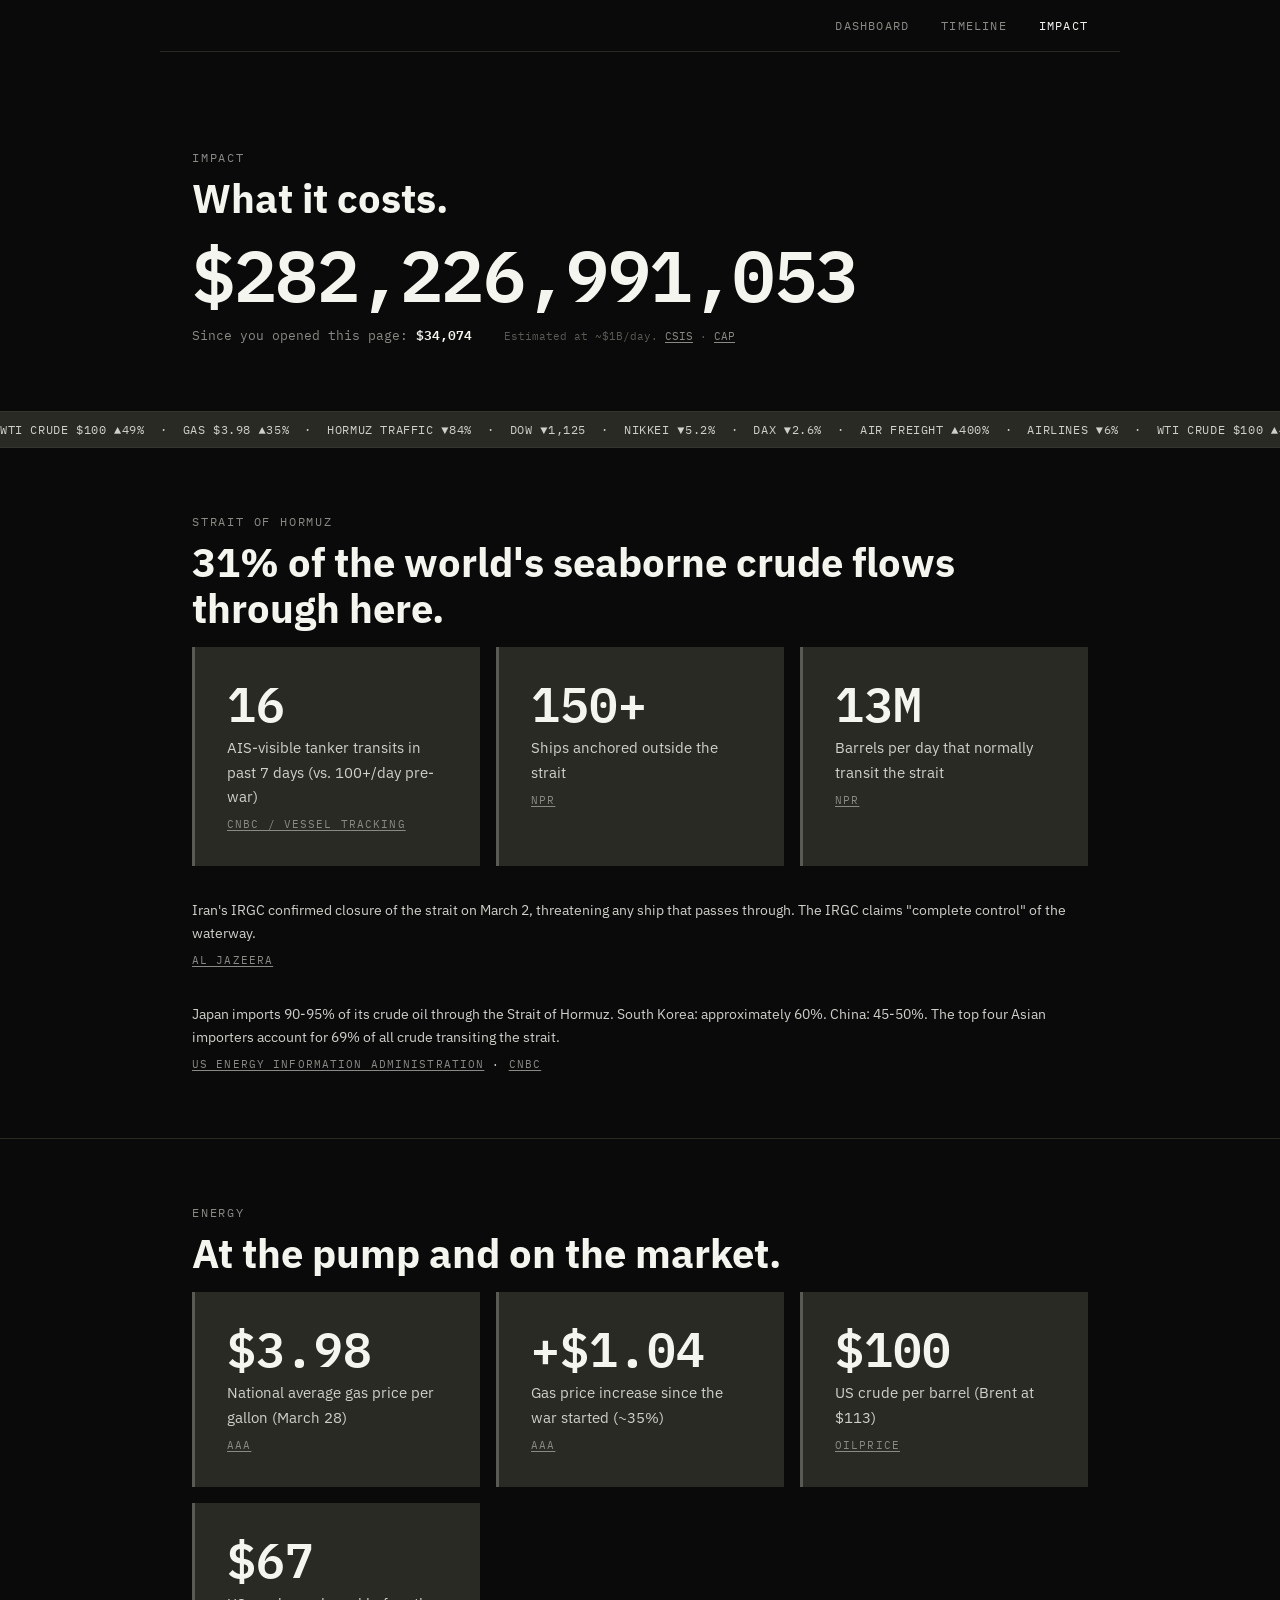
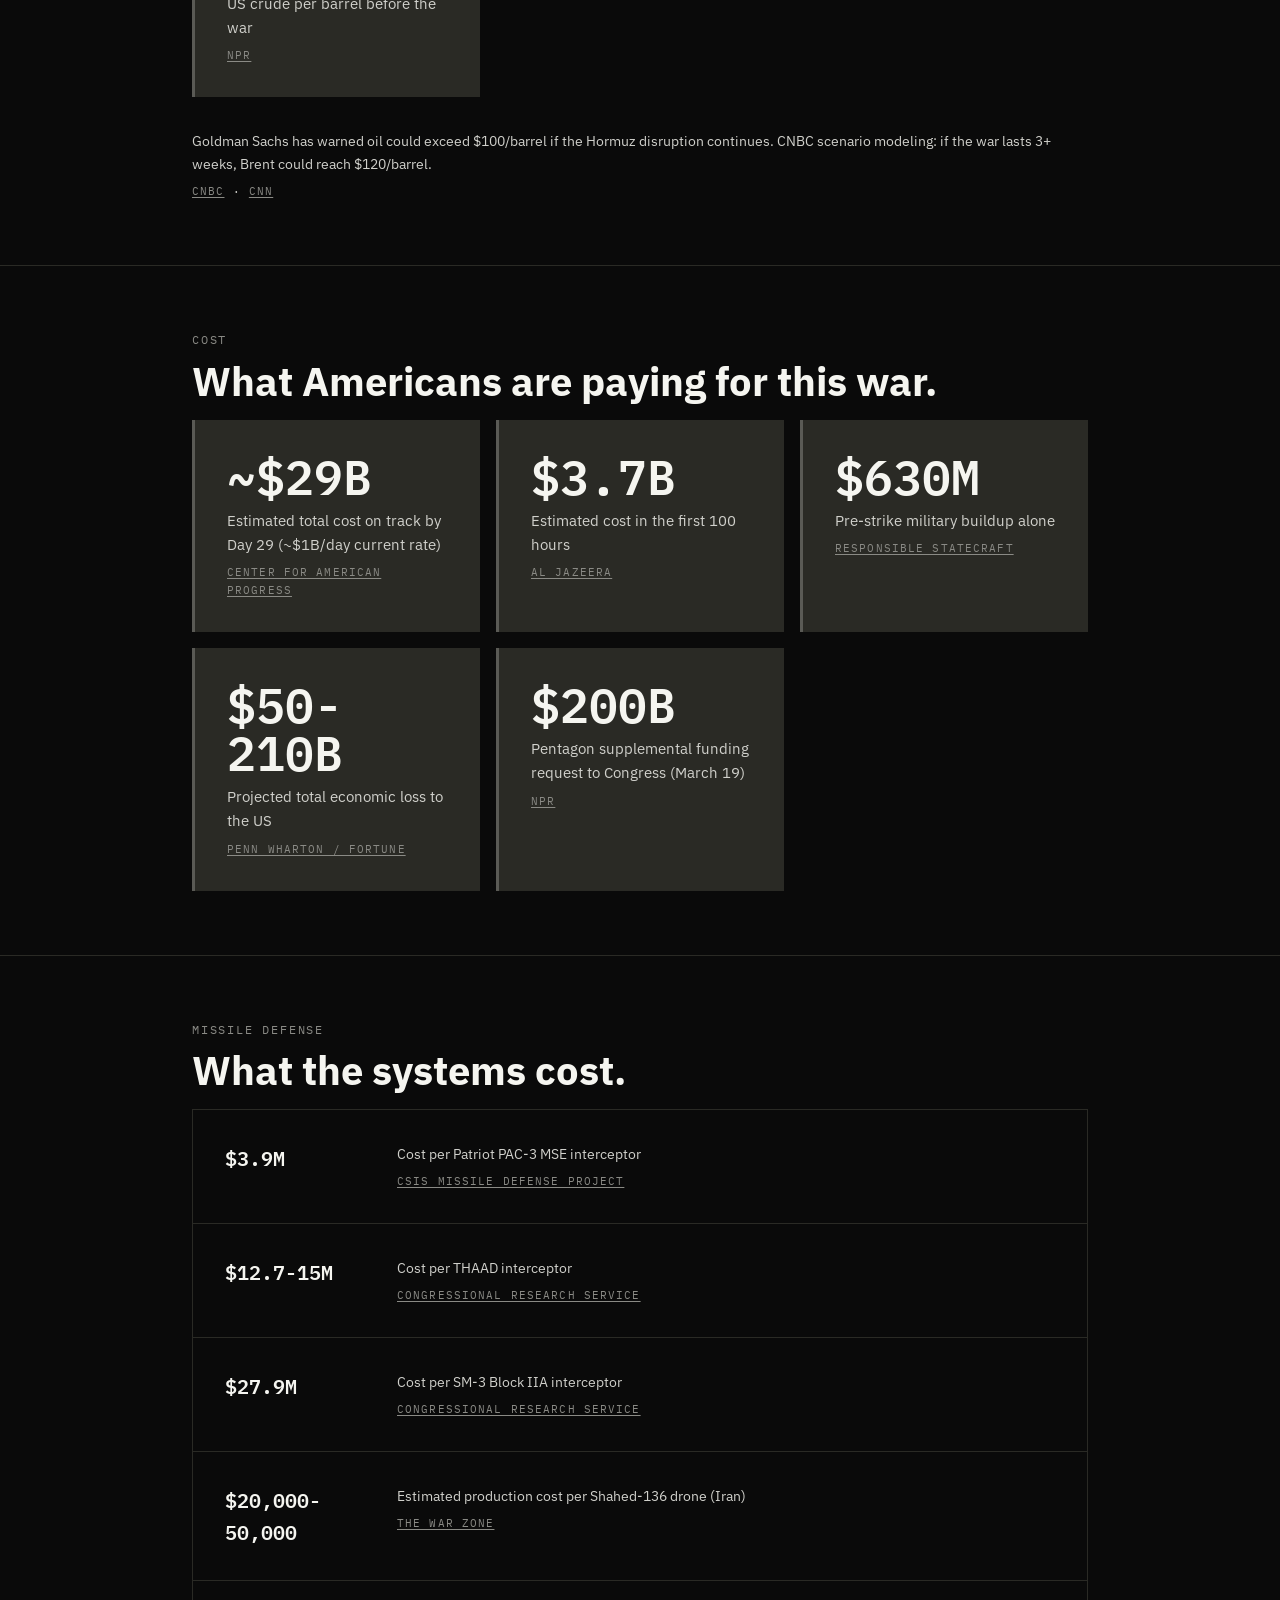
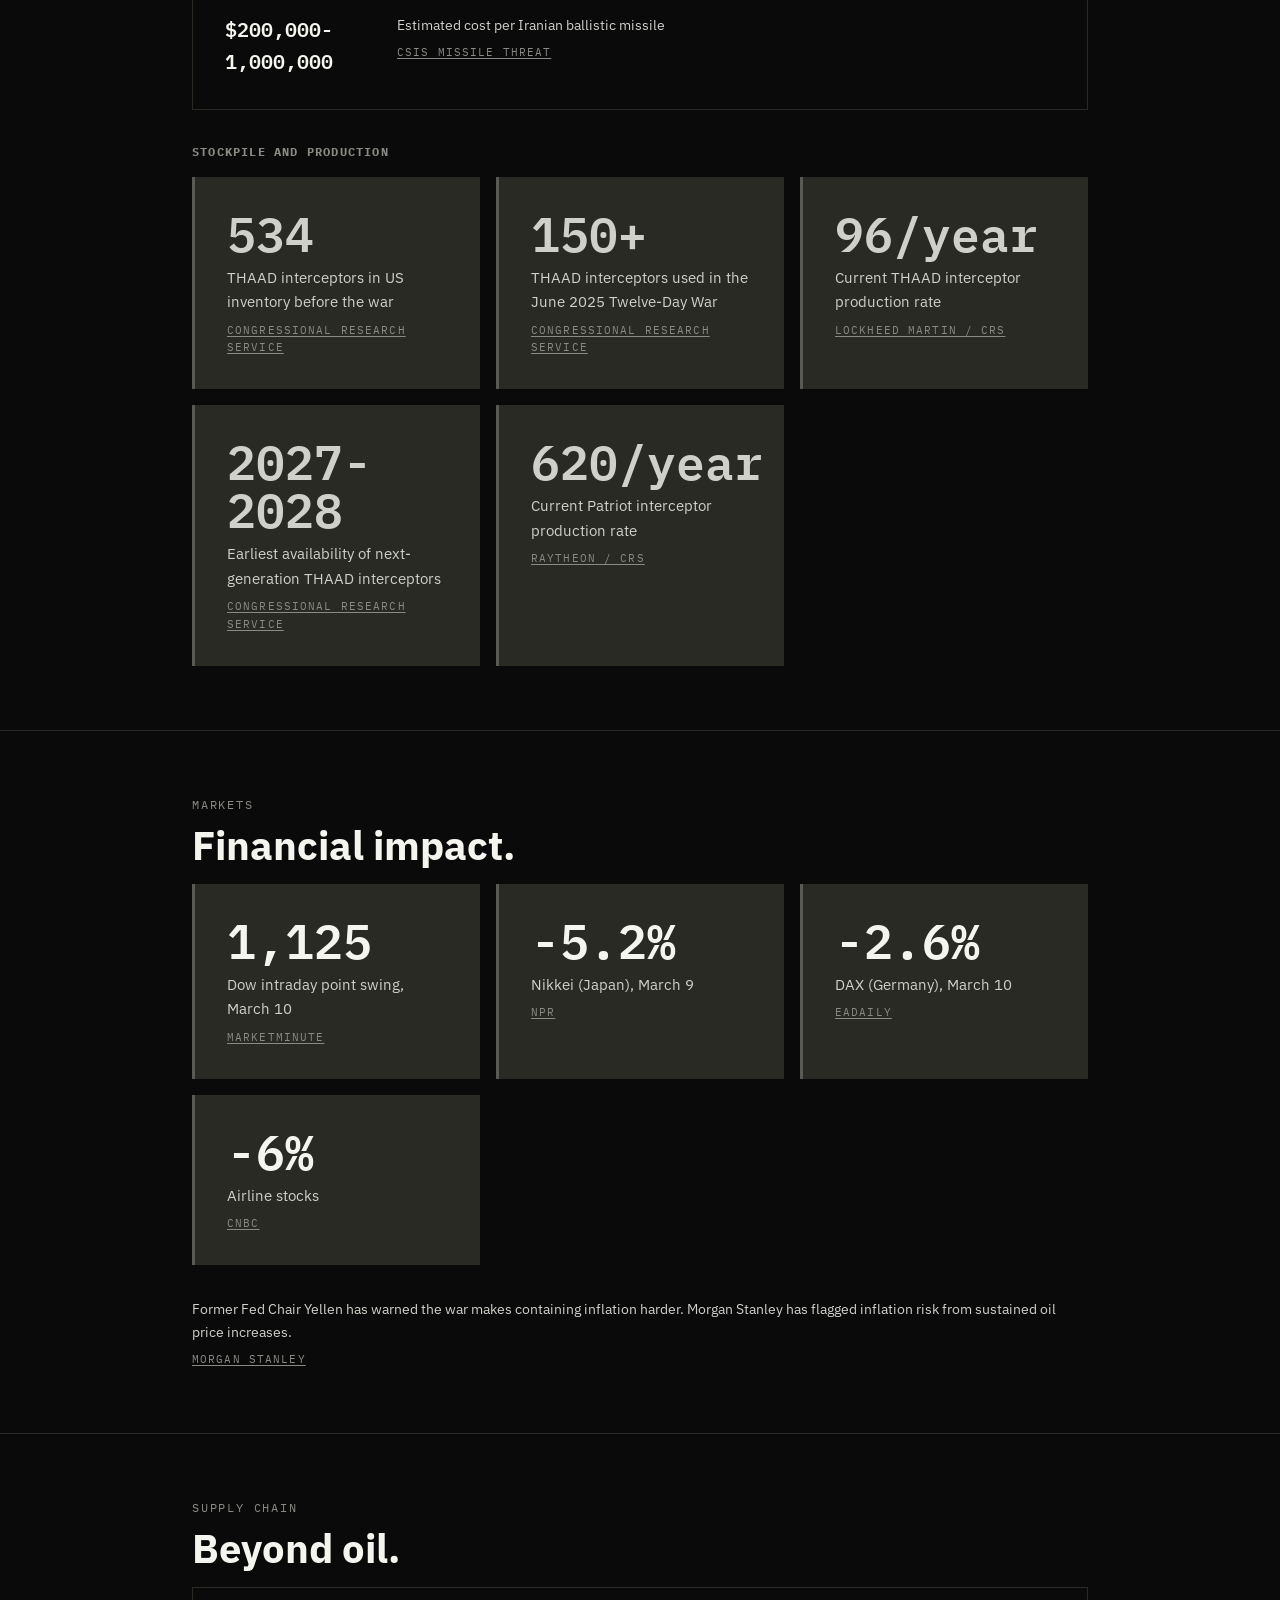
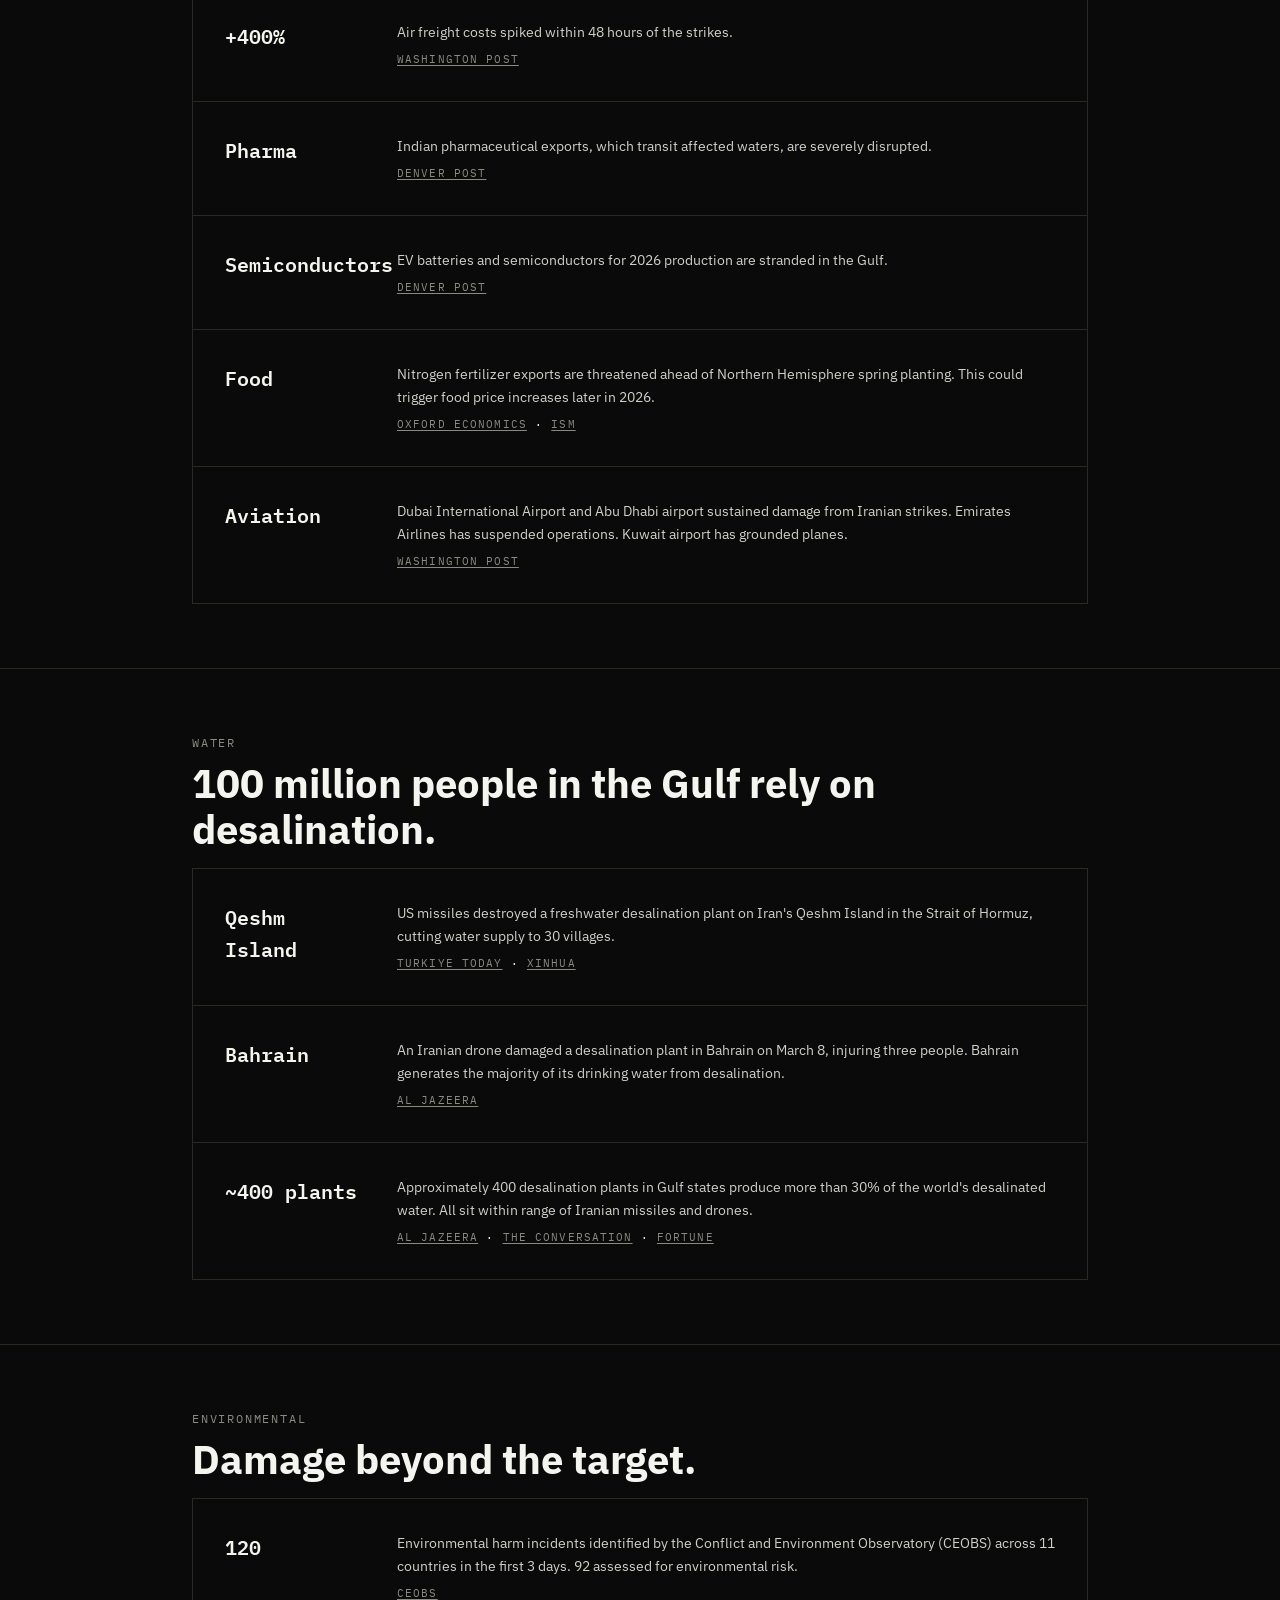
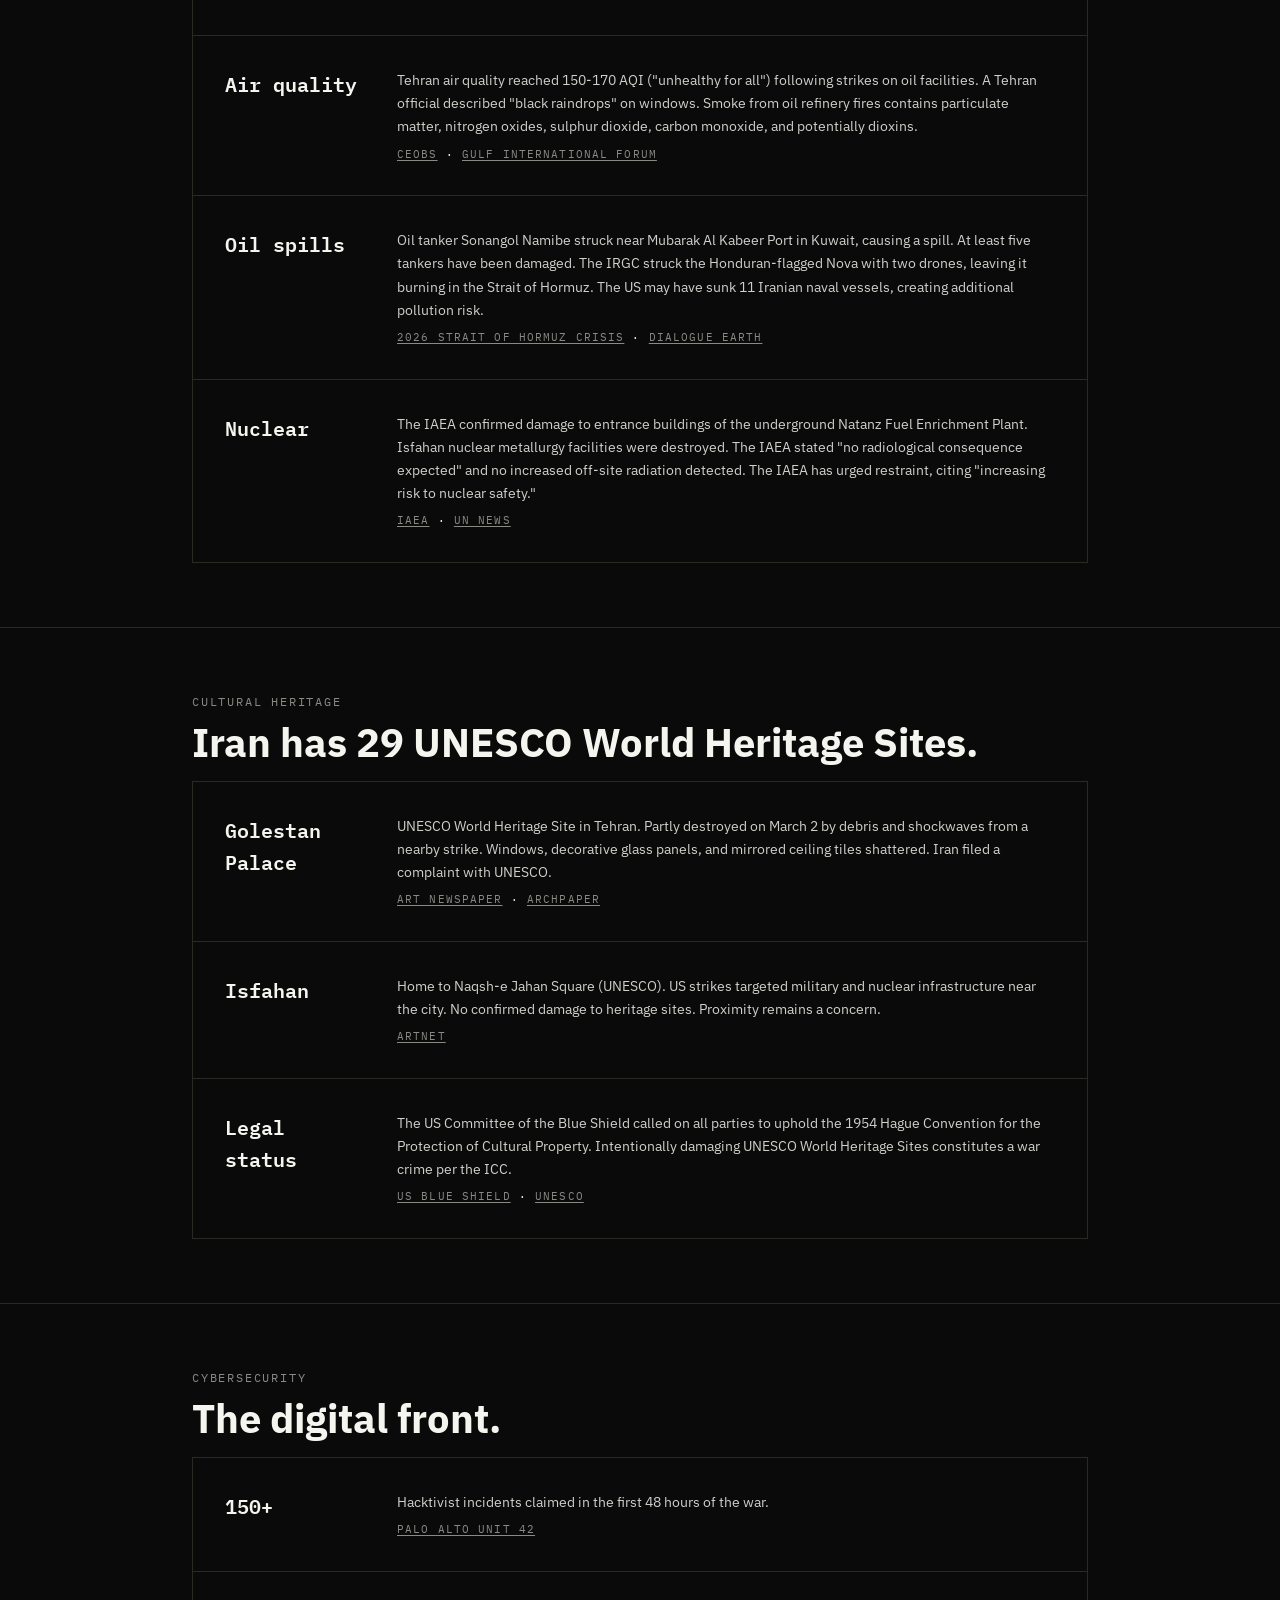
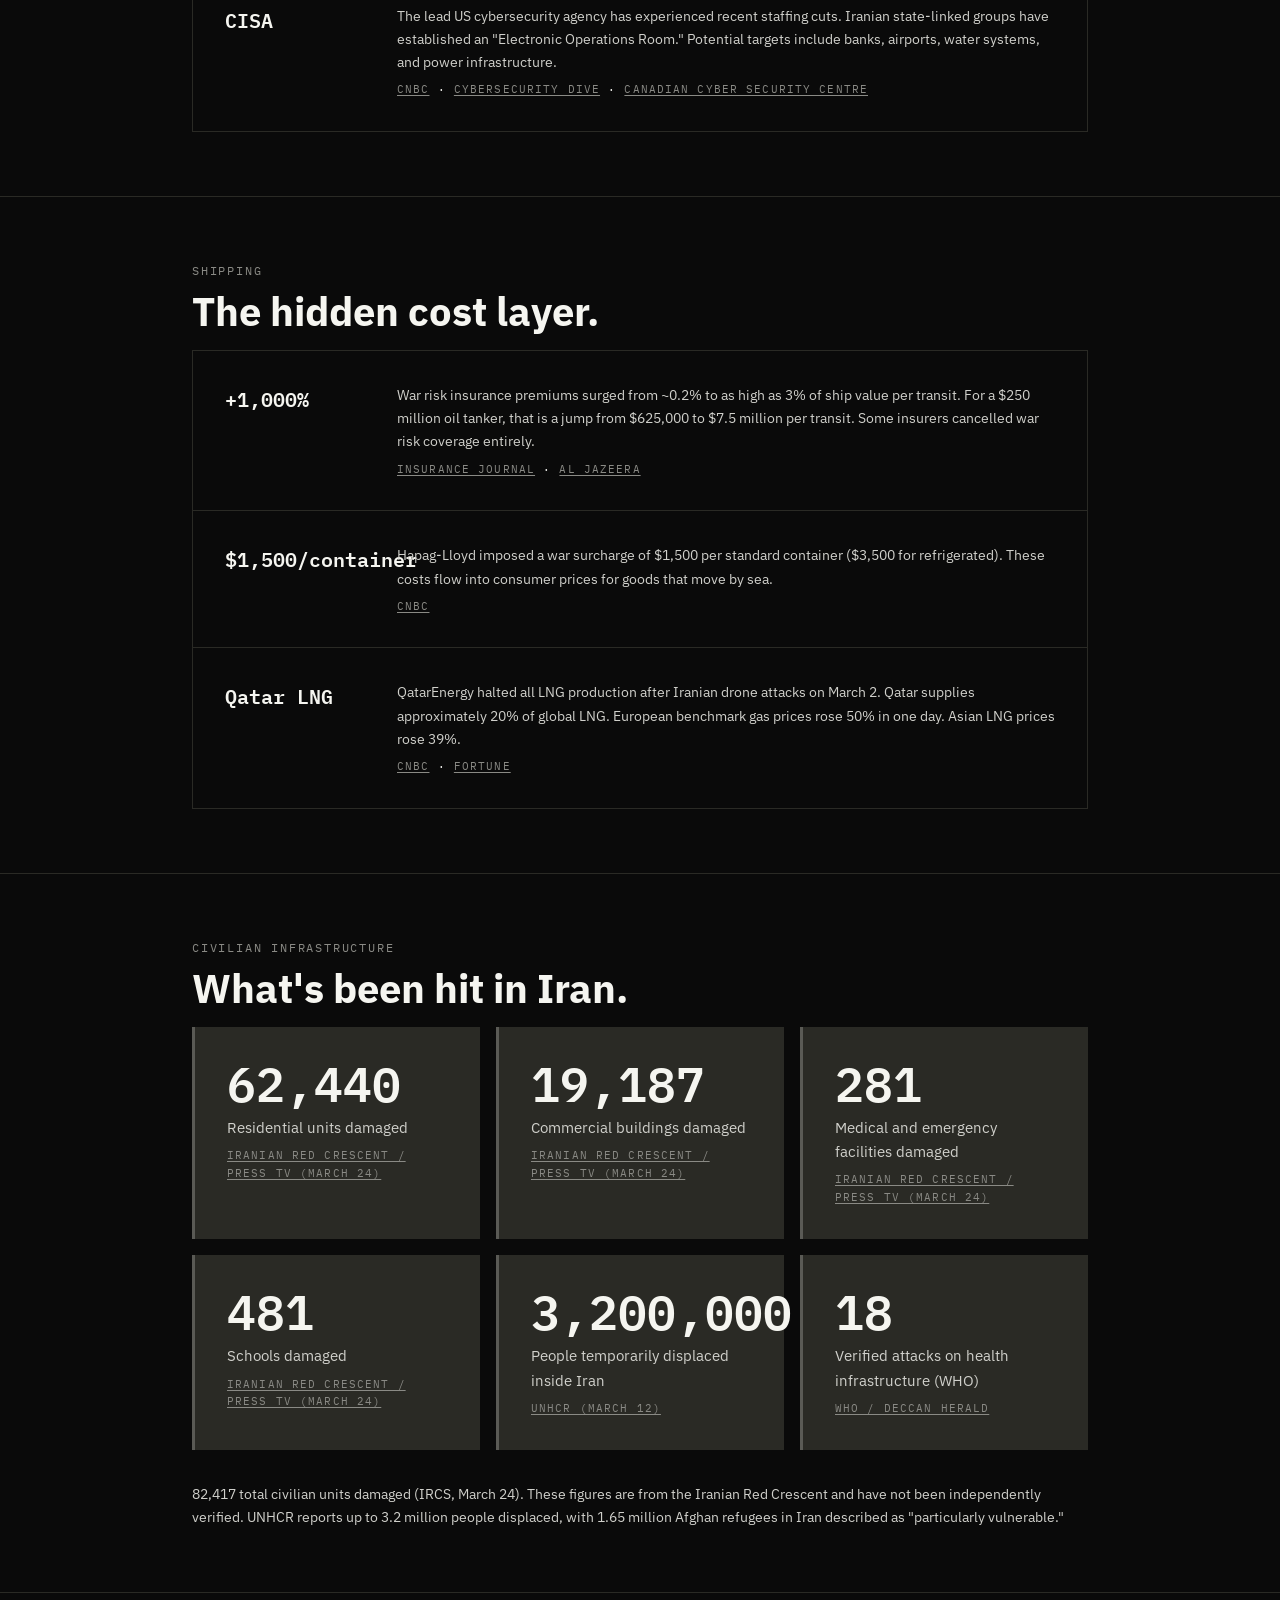
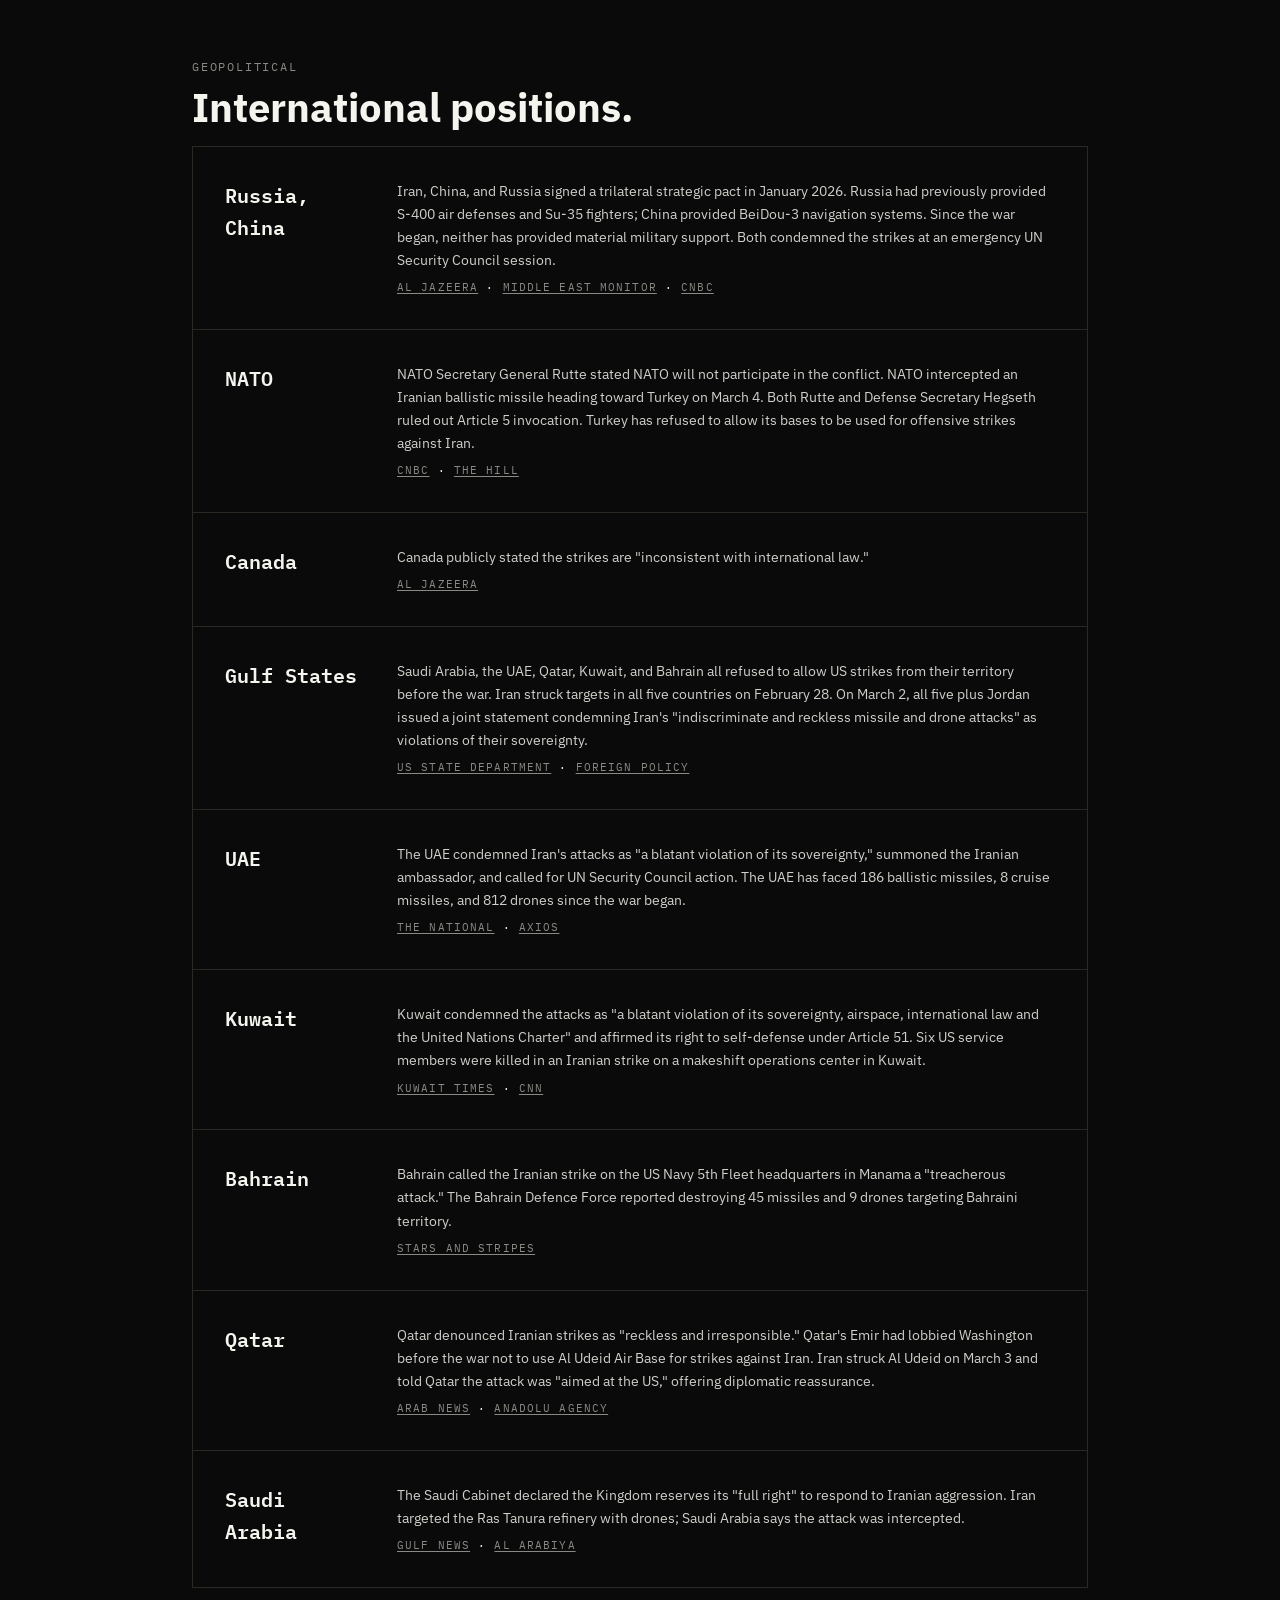
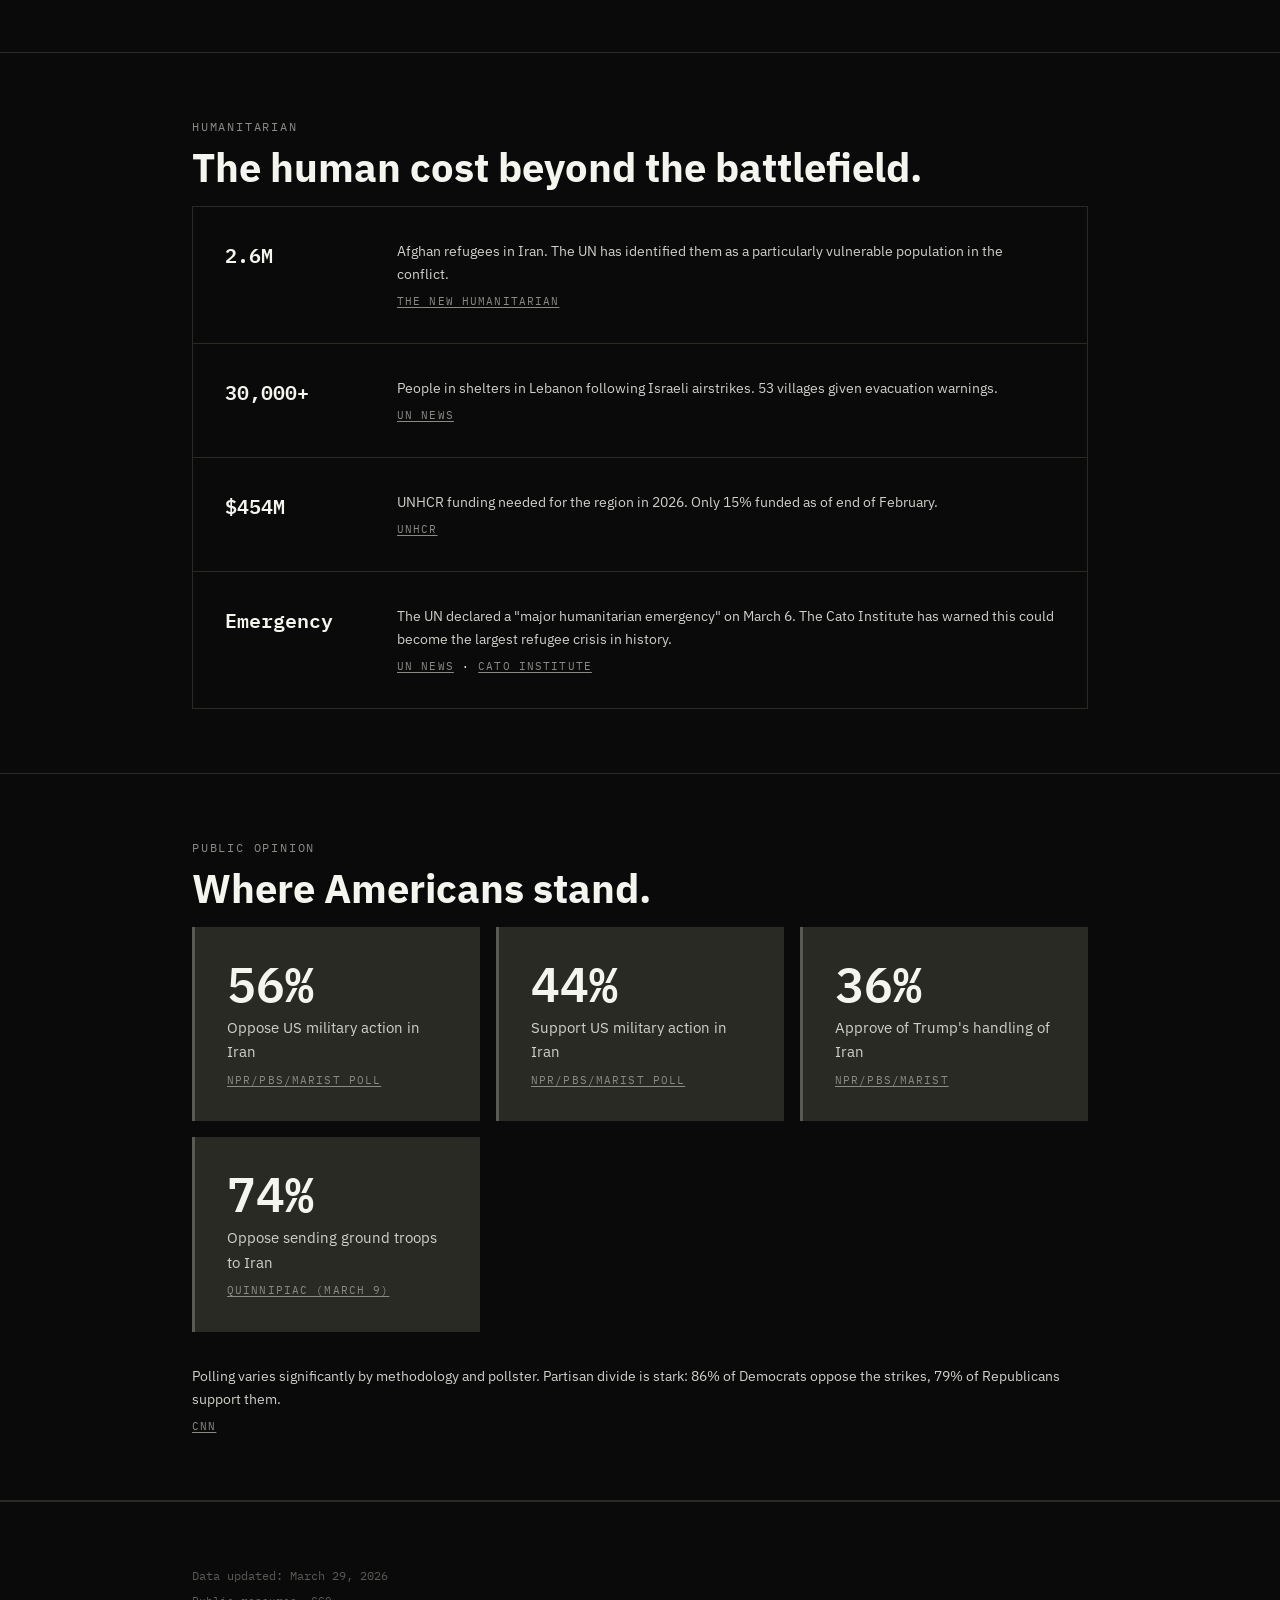
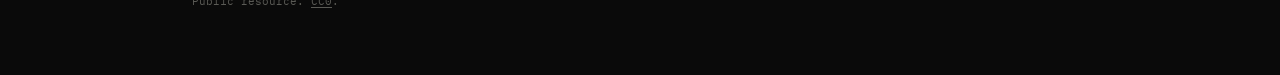
==== commit b4a77e49: "Add war calendar view and live cost ticker Timeline page: new calendar heatmap view showing event de" ====
--- a/impact.html
+++ b/impact.html
@@ -49,10 +49,24 @@
   </nav>
 
   <main>
-    <header class="page-header">
+    <header class="page-header ticker-header">
       <div class="section-inner">
         <div class="section-label">Impact</div>
         <h1 class="section-title">What it costs.</h1>
+        <div class="ticker-cost" id="war-cost">$29,000,000,000</div>
+        <div class="ticker-meta">
+          <span class="ticker-since">Since you opened this page: <span id="page-cost">$0</span></span>
+          <span class="ticker-source">
+            Estimated at ~$1B/day.
+            <a href="https://www.csis.org/analysis/iran-war-cost-estimate-update-113-billion-day-6-165-billion-day-12" target="_blank" rel="noopener">CSIS</a> ·
+            <a href="https://www.americanprogress.org/article/by-the-end-of-the-week-the-trump-administrations-war-in-iran-will-likely-have-cost-25-billion/" target="_blank" rel="noopener">CAP</a>
+          </span>
+        </div>
+      </div>
+      <div class="ticker-bar" aria-hidden="true">
+        <div class="ticker-track" id="ticker-track">
+          <span class="ticker-content">WTI CRUDE $100 ▲49% &nbsp;&middot;&nbsp; GAS $3.98 ▲35% &nbsp;&middot;&nbsp; HORMUZ TRAFFIC ▼84% &nbsp;&middot;&nbsp; DOW ▼1,125 &nbsp;&middot;&nbsp; NIKKEI ▼5.2% &nbsp;&middot;&nbsp; DAX ▼2.6% &nbsp;&middot;&nbsp; AIR FREIGHT ▲400% &nbsp;&middot;&nbsp; AIRLINES ▼6% &nbsp;&middot;&nbsp; </span>
+        </div>
       </div>
     </header>
 
--- a/style.css
+++ b/style.css
@@ -134,9 +134,10 @@
 }
 
 .hero-headline {
-  font-size: clamp(2rem, 6vw, 3.5rem);
+  font-size: clamp(1.6rem, 5.5vw, 3.5rem);
   font-weight: 700;
   line-height: 1.1;
+  white-space: nowrap;
   margin-bottom: var(--space-md);
 }
 
@@ -997,6 +998,44 @@
   color: var(--gray-400);
 }
 
+/* --- Timeline Week Grouping --- */
+.tl-week {
+  margin-bottom: var(--space-md);
+}
+
+.tl-week summary {
+  font-family: var(--font-mono);
+  font-size: 0.85rem;
+  font-weight: 600;
+  color: var(--gray-400);
+  cursor: pointer;
+  padding: var(--space-xs) 0;
+  border-bottom: 1px solid var(--gray-800);
+  list-style: none;
+  display: flex;
+  align-items: center;
+  gap: var(--space-xs);
+}
+
+.tl-week summary::-webkit-details-marker {
+  display: none;
+}
+
+.tl-week summary::before {
+  content: '+';
+  font-size: 1rem;
+  color: var(--gray-600);
+  transition: transform 0.15s;
+}
+
+.tl-week[open] summary::before {
+  content: '\2212';
+}
+
+.tl-week summary:hover {
+  color: var(--white);
+}
+
 /* =========================================
    ACCESSIBILITY & REDUCED MOTION
    ========================================= */
@@ -1064,3 +1103,362 @@
     border: 1px solid #ccc;
   }
 }
+
+/* =========================================
+   WAR CALENDAR
+   ========================================= */
+
+/* View Toggle */
+.tl-view-toggle {
+  display: flex;
+  margin-top: var(--space-md);
+}
+
+.tl-toggle-btn {
+  font-family: var(--font-mono);
+  font-size: 0.75rem;
+  text-transform: uppercase;
+  letter-spacing: 0.1em;
+  background: transparent;
+  border: 1px solid var(--gray-800);
+  color: var(--gray-400);
+  padding: 0.5rem 1.5rem;
+  cursor: pointer;
+  transition: color 0.2s, background 0.2s;
+}
+
+.tl-toggle-btn:first-child {
+  border-right: none;
+}
+
+.tl-toggle-btn:hover {
+  color: var(--white);
+}
+
+.tl-toggle-btn.tl-toggle-active {
+  background: var(--gray-800);
+  color: var(--white);
+}
+
+/* Prelude */
+.cal-prelude {
+  background: var(--gray-800);
+  padding: var(--space-md);
+  margin-bottom: var(--space-lg);
+}
+
+.cal-prelude-label {
+  font-family: var(--font-mono);
+  font-size: 0.75rem;
+  text-transform: uppercase;
+  letter-spacing: 0.15em;
+  color: var(--gray-400);
+  margin-bottom: var(--space-xs);
+}
+
+.cal-prelude p {
+  font-size: 0.9rem;
+  color: var(--gray-200);
+  line-height: 1.6;
+  margin-bottom: var(--space-sm);
+}
+
+.cal-prelude-link {
+  font-family: var(--font-mono);
+  font-size: 0.75rem;
+  text-transform: uppercase;
+  letter-spacing: 0.1em;
+  background: transparent;
+  border: 1px solid var(--gray-600);
+  color: var(--gray-200);
+  padding: 0.4rem 1rem;
+  cursor: pointer;
+  transition: border-color 0.2s, color 0.2s;
+}
+
+.cal-prelude-link:hover {
+  border-color: var(--white);
+  color: var(--white);
+}
+
+/* Grid */
+.cal-grid {
+  margin-bottom: var(--space-sm);
+}
+
+.cal-month-label {
+  font-family: var(--font-mono);
+  font-size: 0.75rem;
+  text-transform: uppercase;
+  letter-spacing: 0.2em;
+  color: var(--gray-400);
+  padding: var(--space-sm) 0 var(--space-xs);
+}
+
+.cal-week {
+  display: grid;
+  grid-template-columns: repeat(7, 1fr);
+  gap: 3px;
+  margin-bottom: 3px;
+}
+
+.cal-day-header {
+  font-family: var(--font-mono);
+  font-size: 0.65rem;
+  letter-spacing: 0.1em;
+  color: var(--gray-600);
+  text-align: center;
+  padding-bottom: var(--space-xs);
+}
+
+/* Cells */
+.cal-cell {
+  aspect-ratio: 1;
+  position: relative;
+  display: flex;
+  flex-direction: column;
+  align-items: center;
+  justify-content: center;
+  outline: 1px solid transparent;
+  outline-offset: -1px;
+  transition: outline-color 0.15s;
+}
+
+.cal-cell-empty {
+  background: rgba(255, 255, 255, 0.03);
+}
+
+.cal-cell-active {
+  cursor: pointer;
+}
+
+.cal-cell:not(.cal-cell-empty):hover {
+  outline-color: var(--gray-400);
+}
+
+.cal-cell-selected {
+  outline: 2px solid var(--white) !important;
+  outline-offset: -2px;
+}
+
+.cal-cell-today:not(.cal-cell-selected) {
+  outline: 1px dashed var(--gray-400);
+}
+
+/* Density: dark (0 events) to light (4+) */
+.cal-density-0 { background: var(--gray-800); }
+.cal-density-1 { background: var(--gray-600); }
+.cal-density-2 { background: var(--gray-400); }
+.cal-density-3 { background: var(--gray-200); color: var(--black); }
+.cal-density-4 { background: var(--white); color: var(--black); }
+
+
+/* Major event bar at bottom of cell */
+.cal-bar {
+  position: absolute;
+  bottom: 0;
+  left: 0;
+  right: 0;
+  height: 3px;
+  background: var(--white);
+}
+
+.cal-density-3 .cal-bar,
+.cal-density-4 .cal-bar {
+  background: var(--black);
+}
+
+/* Legend */
+.cal-legend {
+  display: flex;
+  align-items: center;
+  gap: var(--space-xs);
+  font-family: var(--font-mono);
+  font-size: 0.65rem;
+  color: var(--gray-400);
+  letter-spacing: 0.05em;
+  margin-bottom: var(--space-lg);
+  flex-wrap: wrap;
+}
+
+.cal-legend-label {
+  margin-right: var(--space-xs);
+}
+
+.cal-legend-swatch {
+  width: 16px;
+  height: 16px;
+  display: inline-block;
+}
+
+.cal-legend-sep {
+  width: 1px;
+  height: 16px;
+  background: var(--gray-800);
+  margin: 0 var(--space-xs);
+}
+
+.cal-legend-major {
+  display: flex;
+  align-items: center;
+  gap: 6px;
+}
+
+.cal-legend-bar {
+  display: inline-block;
+  width: 20px;
+  height: 3px;
+  background: var(--white);
+}
+
+/* Event Panel */
+.cal-panel {
+  border: 1px solid var(--gray-800);
+  margin-top: var(--space-md);
+}
+
+.cal-panel-head {
+  display: flex;
+  justify-content: space-between;
+  align-items: center;
+  padding: var(--space-sm) var(--space-md);
+  background: var(--gray-800);
+}
+
+.cal-panel-date {
+  font-family: var(--font-mono);
+  font-size: 0.85rem;
+  font-weight: 600;
+  letter-spacing: 0.05em;
+}
+
+.cal-panel-close {
+  font-size: 1.5rem;
+  background: none;
+  border: none;
+  color: var(--gray-400);
+  cursor: pointer;
+  padding: 0 var(--space-xs);
+  line-height: 1;
+  transition: color 0.2s;
+}
+
+.cal-panel-close:hover {
+  color: var(--white);
+}
+
+.cal-panel-body {
+  padding: 0 var(--space-md);
+}
+
+.cal-event {
+  padding: var(--space-md) 0;
+  border-bottom: 1px solid rgba(255, 255, 255, 0.05);
+}
+
+.cal-event:last-child {
+  border-bottom: none;
+}
+
+.cal-event-major {
+  border-left: 3px solid var(--white);
+  padding-left: var(--space-md);
+  margin-left: calc(-1 * var(--space-md));
+}
+
+@media (max-width: 640px) {
+  .cal-bar {
+    height: 2px;
+  }
+
+  .cal-event-major {
+    margin-left: 0;
+    padding-left: var(--space-sm);
+  }
+}
+
+/* =========================================
+   WAR COST TICKER
+   ========================================= */
+
+.ticker-header {
+  padding-bottom: 0;
+}
+
+.ticker-header .section-title {
+  margin-bottom: var(--space-sm);
+}
+
+.ticker-cost {
+  font-family: var(--font-mono);
+  font-size: clamp(2rem, 8vw, 4.5rem);
+  font-weight: 600;
+  line-height: 1;
+  letter-spacing: -0.02em;
+  margin-bottom: var(--space-sm);
+}
+
+.ticker-meta {
+  display: flex;
+  gap: var(--space-md);
+  align-items: baseline;
+  flex-wrap: wrap;
+  margin-bottom: var(--space-lg);
+}
+
+.ticker-since {
+  font-family: var(--font-mono);
+  font-size: 0.8rem;
+  color: var(--gray-400);
+}
+
+.ticker-since span {
+  color: var(--white);
+  font-weight: 600;
+}
+
+.ticker-source {
+  font-family: var(--font-mono);
+  font-size: 0.7rem;
+  color: var(--gray-600);
+}
+
+.ticker-source a {
+  color: var(--gray-400);
+}
+
+.ticker-bar {
+  overflow: hidden;
+  width: 100%;
+  background: var(--gray-800);
+  padding: var(--space-xs) 0;
+  border-top: 1px solid rgba(255, 255, 255, 0.05);
+  border-bottom: 1px solid rgba(255, 255, 255, 0.05);
+}
+
+.ticker-track {
+  display: flex;
+  width: max-content;
+  animation: ticker-scroll 20s linear infinite;
+  will-change: transform;
+}
+
+.ticker-content {
+  flex-shrink: 0;
+  white-space: nowrap;
+  font-family: var(--font-mono);
+  font-size: 0.75rem;
+  letter-spacing: 0.05em;
+  color: var(--gray-200);
+}
+
+@keyframes ticker-scroll {
+  0% { transform: translateX(0); }
+  100% { transform: translateX(-50%); }
+}
+
+@media (prefers-reduced-motion: reduce) {
+  .ticker-track {
+    animation: none;
+  }
+}
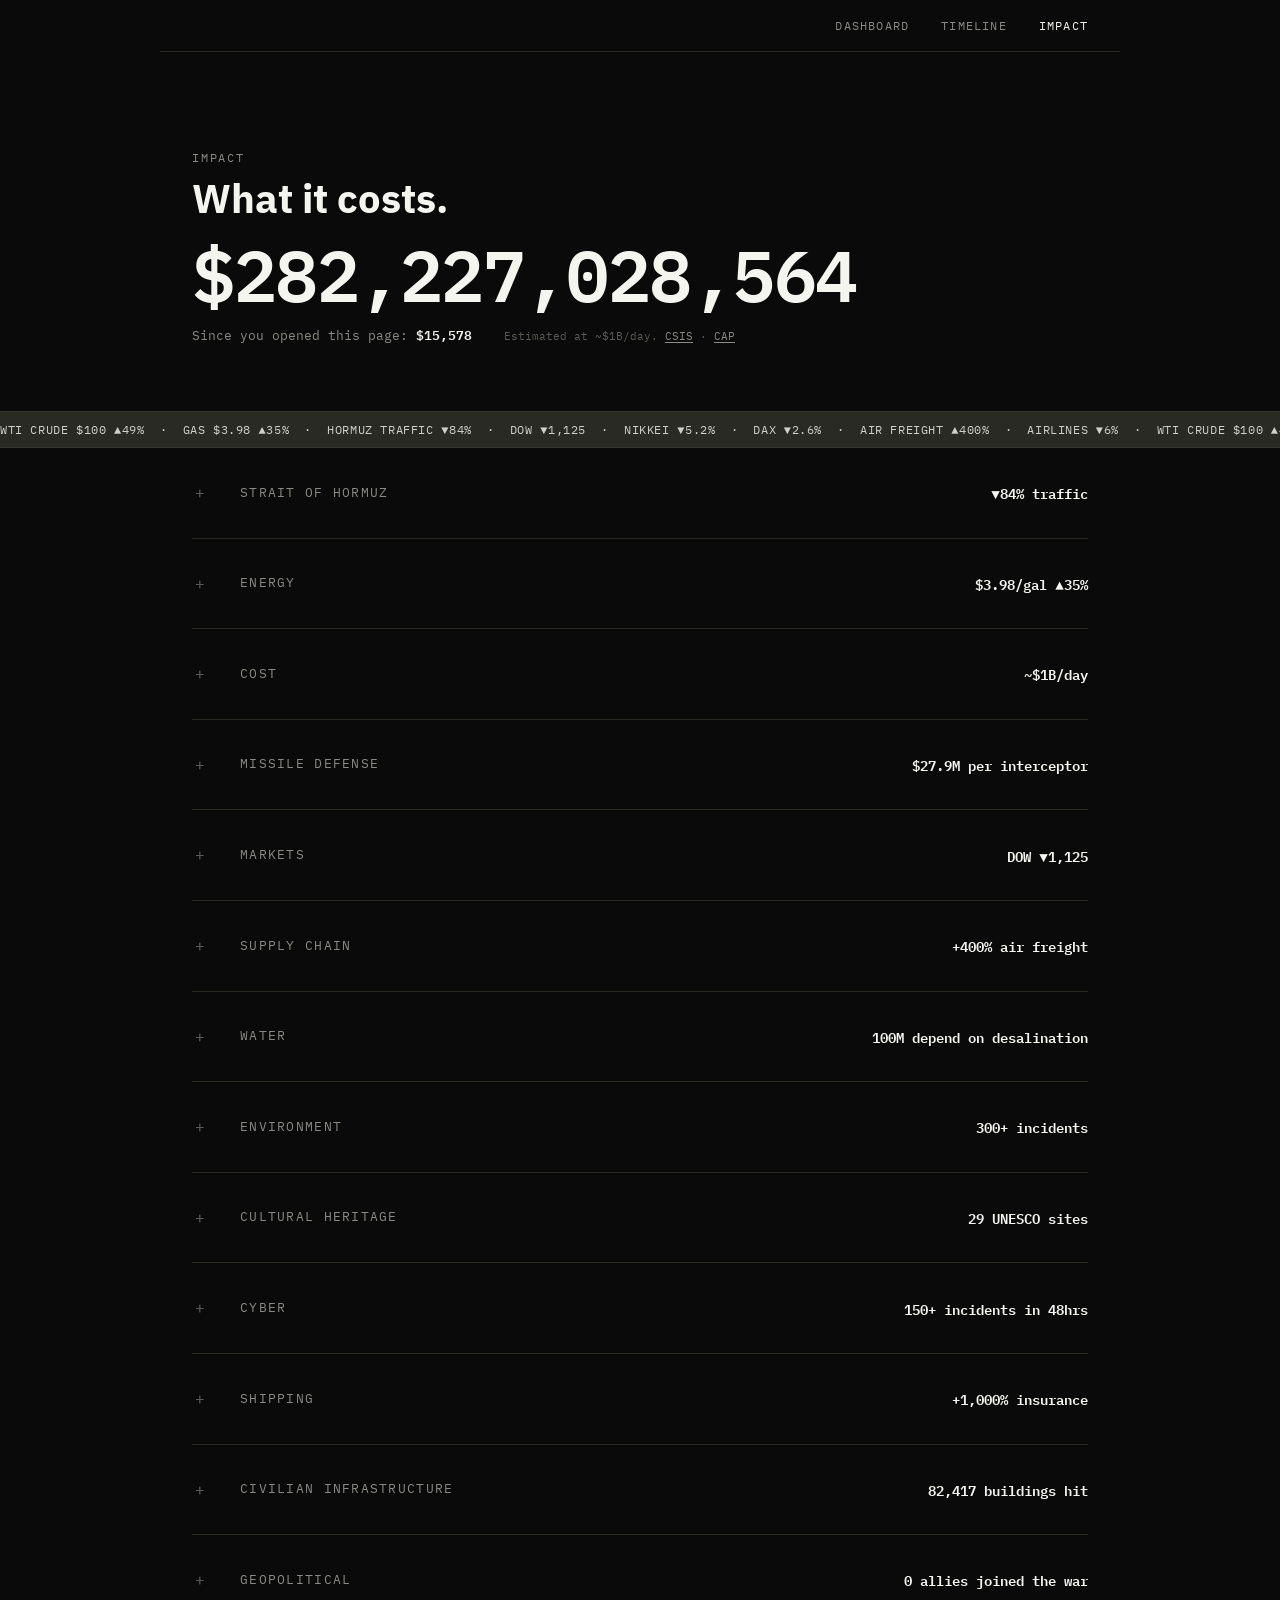
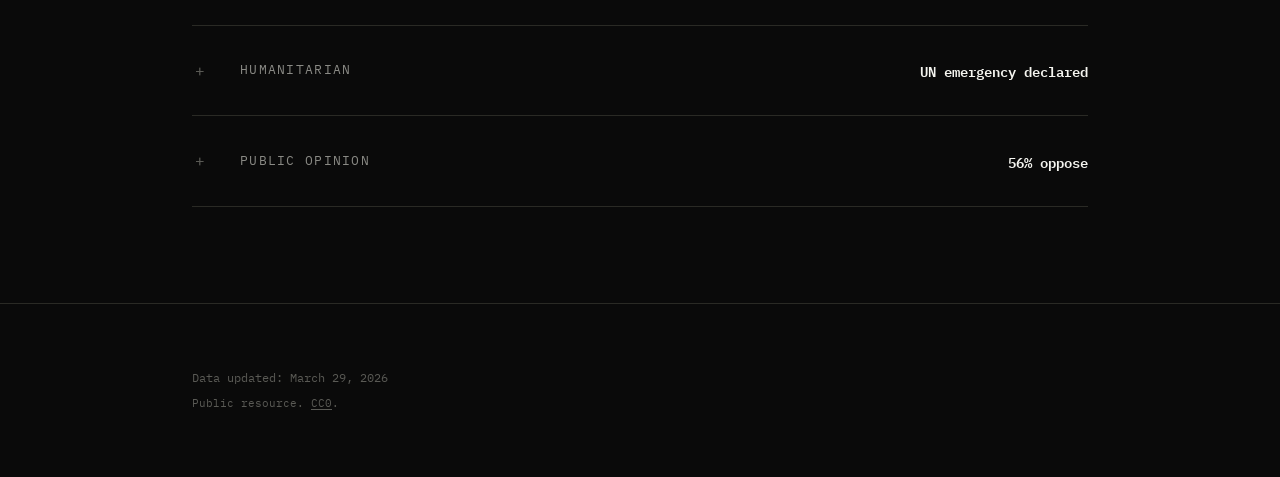
==== commit 784fb66e: "Restructure impact page into collapsible accordion sections 15 impact areas (Hormuz, Energy, Cost, M" ====
--- a/impact.html
+++ b/impact.html
@@ -70,798 +70,830 @@
       </div>
     </header>
 
-    <!-- STRAIT OF HORMUZ -->
-    <section class="impact-section" id="hormuz">
-      <div class="section-inner">
-        <div class="section-label">Strait of Hormuz</div>
-        <h2 class="section-title">31% of the world's seaborne crude flows through here.</h2>
-
-        <div class="stats-grid">
-          <div class="stat-card">
-            <div class="stat-number" data-bind="hormuz.tankerTraffic.value">~0</div>
-            <div class="stat-label" data-bind="hormuz.tankerTraffic.label">Tanker traffic through the strait as of March 11</div>
-            <div class="stat-source">
-              <a href="https://en.wikipedia.org/wiki/2026_Strait_of_Hormuz_crisis" target="_blank" rel="noopener" data-bind-href="hormuz.tankerTraffic.sourceUrl"><span data-bind="hormuz.tankerTraffic.sourceLabel">2026 Strait of Hormuz crisis</span></a>
-            </div>
-          </div>
-          <div class="stat-card">
-            <div class="stat-number" data-bind="hormuz.shipsAnchored.value">150+</div>
-            <div class="stat-label" data-bind="hormuz.shipsAnchored.label">Ships anchored outside the strait</div>
-            <div class="stat-source">
-              <a href="https://www.npr.org/2026/03/04/nx-s1-5736104/iran-war-oil-trump-israel-strait-hormuz-closed-energy-crisis" target="_blank" rel="noopener" data-bind-href="hormuz.shipsAnchored.sourceUrl"><span data-bind="hormuz.shipsAnchored.sourceLabel">NPR</span></a>
-            </div>
-          </div>
-          <div class="stat-card">
-            <div class="stat-number" data-bind="hormuz.dailyBarrels.value">13M</div>
-            <div class="stat-label" data-bind="hormuz.dailyBarrels.label">Barrels per day that normally transit the strait</div>
-            <div class="stat-source">
-              <a href="https://www.npr.org/2026/03/04/nx-s1-5736104/iran-war-oil-trump-israel-strait-hormuz-closed-energy-crisis" target="_blank" rel="noopener" data-bind-href="hormuz.dailyBarrels.sourceUrl"><span data-bind="hormuz.dailyBarrels.sourceLabel">NPR</span></a>
-            </div>
-          </div>
-        </div>
-
-        <div class="impact-context">
-          <p>Iran's IRGC confirmed closure of the strait on March 2, threatening any ship that passes through. The IRGC claims "complete control" of the waterway.</p>
-          <div class="tl-sources">
-            <a href="https://www.aljazeera.com/news/2026/3/4/irgc-says-iran-in-complete-control-of-strait-of-hormuz-amid-trump-threats" target="_blank" rel="noopener">Al Jazeera</a>
-          </div>
-        </div>
-
-        <div class="impact-context">
-          <p>Japan imports 90-95% of its crude oil through the Strait of Hormuz. South Korea: approximately 60%. China: 45-50%. The top four Asian importers account for 69% of all crude transiting the strait.</p>
-          <div class="tl-sources">
-            <a href="https://www.eia.gov/international/analysis/regions-of-interest/Strait_of_Hormuz" target="_blank" rel="noopener">US Energy Information Administration</a> &#183;
-            <a href="https://www.cnbc.com/2026/03/06/iran-war-oil-energy-emerging-markets-stocks-south-korea.html" target="_blank" rel="noopener">CNBC</a>
-          </div>
-        </div>
-      </div>
-    </section>
-
-    <!-- GAS & OIL -->
-    <section class="impact-section" id="energy">
-      <div class="section-inner">
-        <div class="section-label">Energy</div>
-        <h2 class="section-title">At the pump and on the market.</h2>
-
-        <div class="stats-grid">
-          <div class="stat-card">
-            <div class="stat-number" data-bind="energy.gasPrice.value">$3.41</div>
-            <div class="stat-label" data-bind="energy.gasPrice.label">National average gas price per gallon (March 7)</div>
-            <div class="stat-source">
-              <a href="https://www.washingtonpost.com/business/2026/03/07/gas-prices-increasing-iran-war/" target="_blank" rel="noopener" data-bind-href="energy.gasPrice.sourceUrl"><span data-bind="energy.gasPrice.sourceLabel">AAA / Washington Post</span></a>
-            </div>
-          </div>
-          <div class="stat-card">
-            <div class="stat-number" data-bind="energy.gasIncrease.value">+$0.43</div>
-            <div class="stat-label" data-bind="energy.gasIncrease.label">Gas price increase in one week</div>
-            <div class="stat-source">
-              <a href="https://www.washingtonpost.com/business/2026/03/07/gas-prices-increasing-iran-war/" target="_blank" rel="noopener" data-bind-href="energy.gasIncrease.sourceUrl"><span data-bind="energy.gasIncrease.sourceLabel">Washington Post</span></a>
-            </div>
-          </div>
-          <div class="stat-card">
-            <div class="stat-number" data-bind="energy.crudePrice.value">$90.90</div>
-            <div class="stat-label" data-bind="energy.crudePrice.label">US crude per barrel (up 36% in one week)</div>
-            <div class="stat-source">
-              <a href="https://www.cnbc.com/2026/03/05/crude-oil-prices-today-iran-war.html" target="_blank" rel="noopener" data-bind-href="energy.crudePrice.sourceUrl"><span data-bind="energy.crudePrice.sourceLabel">CNBC</span></a>
-            </div>
-          </div>
-          <div class="stat-card">
-            <div class="stat-number" data-bind="energy.preWarCrude.value">$67</div>
-            <div class="stat-label" data-bind="energy.preWarCrude.label">US crude per barrel before the war</div>
-            <div class="stat-source">
-              <a href="https://www.npr.org/2026/03/02/nx-s1-5732287/iran-war-oil-gasoline-prices" target="_blank" rel="noopener" data-bind-href="energy.preWarCrude.sourceUrl"><span data-bind="energy.preWarCrude.sourceLabel">NPR</span></a>
-            </div>
-          </div>
-        </div>
-
-        <div class="impact-context">
-          <p>Goldman Sachs has warned oil could exceed $100/barrel if the Hormuz disruption continues. CNBC scenario modeling: if the war lasts 3+ weeks, Brent could reach $120/barrel.</p>
-          <div class="tl-sources">
-            <a href="https://www.cnbc.com/2026/03/02/iran-oil-gas-prices-strait-hormuz.html" target="_blank" rel="noopener">CNBC</a> &#183;
-            <a href="https://www.cnn.com/2026/03/04/business/american-oil-boom-iran-war-gas-price-spike" target="_blank" rel="noopener">CNN</a>
-          </div>
-        </div>
-      </div>
-    </section>
-
-    <!-- COST TO TAXPAYERS -->
-    <section class="impact-section" id="cost">
-      <div class="section-inner">
-        <div class="section-label">Cost</div>
-        <h2 class="section-title">What Americans are paying for this war.</h2>
-
-        <div class="stats-grid">
-          <div class="stat-card">
-            <div class="stat-number" data-bind="cost.dailyCost.value">~$1B/day</div>
-            <div class="stat-label" data-bind="cost.dailyCost.label">Pentagon estimate for Operation Epic Fury</div>
-            <div class="stat-source">
-              <a href="https://www.cnn.com/2026/03/06/politics/us-war-iran-cost" target="_blank" rel="noopener" data-bind-href="cost.dailyCost.sourceUrl"><span data-bind="cost.dailyCost.sourceLabel">CNN</span></a>
-            </div>
-          </div>
-          <div class="stat-card">
-            <div class="stat-number" data-bind="cost.first100Hours.value">$3.7B</div>
-            <div class="stat-label" data-bind="cost.first100Hours.label">Estimated cost in the first 100 hours</div>
-            <div class="stat-source">
-              <a href="https://www.aljazeera.com/news/2026/3/6/cost-to-us-for-war-on-iran-is-3-7bn-in-first-100-hours-says-think-tank" target="_blank" rel="noopener" data-bind-href="cost.first100Hours.sourceUrl"><span data-bind="cost.first100Hours.sourceLabel">Al Jazeera</span></a>
-            </div>
-          </div>
-          <div class="stat-card">
-            <div class="stat-number" data-bind="cost.buildup.value">$630M</div>
-            <div class="stat-label" data-bind="cost.buildup.label">Pre-strike military buildup alone</div>
-            <div class="stat-source">
-              <a href="https://responsiblestatecraft.org/iran-war-costs/" target="_blank" rel="noopener" data-bind-href="cost.buildup.sourceUrl"><span data-bind="cost.buildup.sourceLabel">Responsible Statecraft</span></a>
-            </div>
-          </div>
-          <div class="stat-card">
-            <div class="stat-number" data-bind="cost.projectedTotal.value">$50-210B</div>
-            <div class="stat-label" data-bind="cost.projectedTotal.label">Projected total economic loss to the US</div>
-            <div class="stat-source">
-              <a href="https://fortune.com/2026/03/02/how-much-trump-iran-war-operation-epic-fury-cost-taxpayers/" target="_blank" rel="noopener" data-bind-href="cost.projectedTotal.sourceUrl"><span data-bind="cost.projectedTotal.sourceLabel">Penn Wharton / Fortune</span></a>
-            </div>
-          </div>
-          <div class="stat-card">
-            <div class="stat-number" data-bind="cost.supplemental.value">$200B</div>
-            <div class="stat-label" data-bind="cost.supplemental.label">Pentagon supplemental funding request to Congress (March 19)</div>
-            <div class="stat-source">
-              <a href="https://www.npr.org/2026/03/19/nx-s1-5753520/iran-israel-gas-field-attacks" target="_blank" rel="noopener" data-bind-href="cost.supplemental.sourceUrl"><span data-bind="cost.supplemental.sourceLabel">NPR</span></a>
-            </div>
-          </div>
-        </div>
-      </div>
-    </section>
-
-    <!-- MISSILE DEFENSE -->
-    <section class="impact-section" id="defense">
-      <div class="section-inner">
-        <div class="section-label">Missile Defense</div>
-        <h2 class="section-title">What the systems cost.</h2>
-
-        <div class="impact-list">
-          <div class="impact-item">
-            <div class="impact-stat" data-bind="defense.patriot.value">$3.9M</div>
-            <div class="impact-detail">
-              <p data-bind="defense.patriot.label">Cost per Patriot PAC-3 MSE interceptor</p>
-              <div class="tl-sources">
-                <a href="https://missilethreat.csis.org/system/patriot/" target="_blank" rel="noopener" data-bind-href="defense.patriot.sourceUrl"><span data-bind="defense.patriot.sourceLabel">CSIS Missile Defense Project</span></a>
-              </div>
-            </div>
-          </div>
-          <div class="impact-item">
-            <div class="impact-stat" data-bind="defense.thaad.value">$12.7-15M</div>
-            <div class="impact-detail">
-              <p data-bind="defense.thaad.label">Cost per THAAD interceptor</p>
-              <div class="tl-sources">
-                <a href="https://crsreports.congress.gov/product/pdf/IF/IF11369" target="_blank" rel="noopener" data-bind-href="defense.thaad.sourceUrl"><span data-bind="defense.thaad.sourceLabel">Congressional Research Service</span></a>
-              </div>
-            </div>
-          </div>
-          <div class="impact-item">
-            <div class="impact-stat" data-bind="defense.sm3.value">$27.9M</div>
-            <div class="impact-detail">
-              <p data-bind="defense.sm3.label">Cost per SM-3 Block IIA interceptor</p>
-              <div class="tl-sources">
-                <a href="https://crsreports.congress.gov/product/pdf/IF/IF11369" target="_blank" rel="noopener" data-bind-href="defense.sm3.sourceUrl"><span data-bind="defense.sm3.sourceLabel">Congressional Research Service</span></a>
-              </div>
-            </div>
-          </div>
-          <div class="impact-item">
-            <div class="impact-stat" data-bind="defense.shahed.value">$20,000-50,000</div>
-            <div class="impact-detail">
-              <p data-bind="defense.shahed.label">Estimated production cost per Shahed-136 drone (Iran)</p>
-              <div class="tl-sources">
-                <a href="https://www.twz.com/news-features/what-does-a-shahed-136-really-cost" target="_blank" rel="noopener" data-bind-href="defense.shahed.sourceUrl"><span data-bind="defense.shahed.sourceLabel">The War Zone</span></a>
-              </div>
-            </div>
-          </div>
-          <div class="impact-item">
-            <div class="impact-stat" data-bind="defense.iranBallistic.value">$200,000-1,000,000</div>
-            <div class="impact-detail">
-              <p data-bind="defense.iranBallistic.label">Estimated cost per Iranian ballistic missile</p>
-              <div class="tl-sources">
-                <a href="https://missilethreat.csis.org/country/iran/" target="_blank" rel="noopener" data-bind-href="defense.iranBallistic.sourceUrl"><span data-bind="defense.iranBallistic.sourceLabel">CSIS Missile Threat</span></a>
-              </div>
-            </div>
-          </div>
-        </div>
-
-        <div class="impact-context">
-          <h3 class="impact-subhead">Stockpile and production</h3>
+    <div class="impact-grid">
+      <details class="impact-accordion" id="hormuz">
+        <summary>
+          <span class="impact-summary-label">Strait of Hormuz</span>
+          <span class="impact-summary-stat">&#x25BC;84% traffic</span>
+        </summary>
+        <div class="impact-body">
+          <h2 class="section-title">31% of the world's seaborne crude flows through here.</h2>
+
           <div class="stats-grid">
             <div class="stat-card">
-              <div class="stat-number" data-bind="defense.thaadStockpile.value">534</div>
-              <div class="stat-label" data-bind="defense.thaadStockpile.label">THAAD interceptors in US inventory before the war</div>
-              <div class="stat-source">
-                <a href="https://crsreports.congress.gov/product/pdf/IF/IF11369" target="_blank" rel="noopener" data-bind-href="defense.thaadStockpile.sourceUrl"><span data-bind="defense.thaadStockpile.sourceLabel">Congressional Research Service</span></a>
-              </div>
-            </div>
-            <div class="stat-card">
-              <div class="stat-number" data-bind="defense.thaadUsed.value">150+</div>
-              <div class="stat-label" data-bind="defense.thaadUsed.label">THAAD interceptors used in the June 2025 Twelve-Day War</div>
-              <div class="stat-source">
-                <a href="https://crsreports.congress.gov/product/pdf/IF/IF11369" target="_blank" rel="noopener" data-bind-href="defense.thaadUsed.sourceUrl"><span data-bind="defense.thaadUsed.sourceLabel">Congressional Research Service</span></a>
-              </div>
-            </div>
-            <div class="stat-card">
-              <div class="stat-number" data-bind="defense.thaadProduction.value">96/year</div>
-              <div class="stat-label" data-bind="defense.thaadProduction.label">Current THAAD interceptor production rate</div>
-              <div class="stat-source">
-                <a href="https://crsreports.congress.gov/product/pdf/IF/IF11369" target="_blank" rel="noopener" data-bind-href="defense.thaadProduction.sourceUrl"><span data-bind="defense.thaadProduction.sourceLabel">Lockheed Martin / CRS</span></a>
-              </div>
-            </div>
-            <div class="stat-card">
-              <div class="stat-number" data-bind="defense.thaadReplacement.value">2027-2028</div>
-              <div class="stat-label" data-bind="defense.thaadReplacement.label">Earliest availability of next-generation THAAD interceptors</div>
-              <div class="stat-source">
-                <a href="https://crsreports.congress.gov/product/pdf/IF/IF11369" target="_blank" rel="noopener" data-bind-href="defense.thaadReplacement.sourceUrl"><span data-bind="defense.thaadReplacement.sourceLabel">Congressional Research Service</span></a>
-              </div>
-            </div>
-            <div class="stat-card">
-              <div class="stat-number" data-bind="defense.patriotProduction.value">620/year</div>
-              <div class="stat-label" data-bind="defense.patriotProduction.label">Current Patriot interceptor production rate</div>
-              <div class="stat-source">
-                <a href="https://crsreports.congress.gov/product/pdf/RL/RL33745" target="_blank" rel="noopener" data-bind-href="defense.patriotProduction.sourceUrl"><span data-bind="defense.patriotProduction.sourceLabel">Raytheon / CRS</span></a>
-              </div>
-            </div>
-          </div>
-        </div>
-      </div>
-    </section>
-
-    <!-- MARKETS -->
-    <section class="impact-section" id="markets">
-      <div class="section-inner">
-        <div class="section-label">Markets</div>
-        <h2 class="section-title">Financial impact.</h2>
-
-        <div class="stats-grid">
-          <div class="stat-card">
-            <div class="stat-number" data-bind="markets.dow.value">-785</div>
-            <div class="stat-label" data-bind="markets.dow.label">Dow points, March 5 (briefly dropped 1,100+)</div>
-            <div class="stat-source">
-              <a href="https://www.cnn.com/2026/03/05/investing/us-stocks-oil-iran" target="_blank" rel="noopener" data-bind-href="markets.dow.sourceUrl"><span data-bind="markets.dow.sourceLabel">CNN</span></a>
-            </div>
-          </div>
-          <div class="stat-card">
-            <div class="stat-number" data-bind="markets.nikkei.value">-3.06%</div>
-            <div class="stat-label" data-bind="markets.nikkei.label">Nikkei (Japan)</div>
-            <div class="stat-source">
-              <a href="https://www.cnbc.com/2026/03/04/iran-war-historical-stock-market-patterns.html" target="_blank" rel="noopener" data-bind-href="markets.nikkei.sourceUrl"><span data-bind="markets.nikkei.sourceLabel">CNBC</span></a>
-            </div>
-          </div>
-          <div class="stat-card">
-            <div class="stat-number" data-bind="markets.dax.value">-3.44%</div>
-            <div class="stat-label" data-bind="markets.dax.label">DAX (Germany)</div>
-            <div class="stat-source">
-              <a href="https://www.cnbc.com/2026/03/04/iran-war-historical-stock-market-patterns.html" target="_blank" rel="noopener" data-bind-href="markets.dax.sourceUrl"><span data-bind="markets.dax.sourceLabel">CNBC</span></a>
-            </div>
-          </div>
-          <div class="stat-card">
-            <div class="stat-number" data-bind="markets.airlines.value">-6%</div>
-            <div class="stat-label" data-bind="markets.airlines.label">Airline stocks</div>
-            <div class="stat-source">
-              <a href="https://www.cnbc.com/2026/03/06/iran-war-oil-energy-emerging-markets-stocks-south-korea.html" target="_blank" rel="noopener" data-bind-href="markets.airlines.sourceUrl"><span data-bind="markets.airlines.sourceLabel">CNBC</span></a>
-            </div>
-          </div>
-        </div>
-
-        <div class="impact-context">
-          <p>Former Fed Chair Yellen has warned the war makes containing inflation harder. Morgan Stanley has flagged inflation risk from sustained oil price increases.</p>
-          <div class="tl-sources">
-            <a href="https://www.morganstanley.com/insights/articles/iran-war-oil-inflation-stock-market-2026" target="_blank" rel="noopener">Morgan Stanley</a>
-          </div>
-        </div>
-      </div>
-    </section>
-
-    <!-- SUPPLY CHAIN -->
-    <section class="impact-section" id="supply">
-      <div class="section-inner">
-        <div class="section-label">Supply Chain</div>
-        <h2 class="section-title">Beyond oil.</h2>
-
-        <div class="impact-list">
-          <div class="impact-item">
-            <div class="impact-stat">+400%</div>
-            <div class="impact-detail">
-              <p>Air freight costs spiked within 48 hours of the strikes.</p>
-              <div class="tl-sources">
-                <a href="https://www.washingtonpost.com/business/2026/03/08/iran-war-economy-air-freight/" target="_blank" rel="noopener">Washington Post</a>
-              </div>
-            </div>
-          </div>
-          <div class="impact-item">
-            <div class="impact-stat">Pharma</div>
-            <div class="impact-detail">
-              <p>Indian pharmaceutical exports, which transit affected waters, are severely disrupted.</p>
-              <div class="tl-sources">
-                <a href="https://www.denverpost.com/2026/03/04/supply-chain-iran-war/" target="_blank" rel="noopener">Denver Post</a>
-              </div>
-            </div>
-          </div>
-          <div class="impact-item">
-            <div class="impact-stat">Semiconductors</div>
-            <div class="impact-detail">
-              <p>EV batteries and semiconductors for 2026 production are stranded in the Gulf.</p>
-              <div class="tl-sources">
-                <a href="https://www.denverpost.com/2026/03/04/supply-chain-iran-war/" target="_blank" rel="noopener">Denver Post</a>
-              </div>
-            </div>
-          </div>
-          <div class="impact-item">
-            <div class="impact-stat">Food</div>
-            <div class="impact-detail">
-              <p>Nitrogen fertilizer exports are threatened ahead of Northern Hemisphere spring planting. This could trigger food price increases later in 2026.</p>
-              <div class="tl-sources">
-                <a href="https://www.oxfordeconomics.com/iran-conflict-us-israel-iran-war-2026/" target="_blank" rel="noopener">Oxford Economics</a> &#183;
-                <a href="https://www.ismworld.org/supply-management-news-and-reports/news-publications/inside-supply-management-magazine/blog/2026/2026-03/the-impacts-of-the-iran-attack-on-supply-chains-and-global-business/" target="_blank" rel="noopener">ISM</a>
-              </div>
-            </div>
-          </div>
-          <div class="impact-item">
-            <div class="impact-stat">Aviation</div>
-            <div class="impact-detail">
-              <p>Dubai International Airport and Abu Dhabi airport sustained damage from Iranian strikes. Emirates Airlines has suspended operations. Kuwait airport has grounded planes.</p>
-              <div class="tl-sources">
-                <a href="https://www.washingtonpost.com/business/2026/03/08/iran-war-economy-air-freight/" target="_blank" rel="noopener">Washington Post</a>
-              </div>
-            </div>
-          </div>
-        </div>
-      </div>
-    </section>
-
-    <!-- WATER -->
-    <section class="impact-section" id="water">
-      <div class="section-inner">
-        <div class="section-label">Water</div>
-        <h2 class="section-title">100 million people in the Gulf rely on desalination.</h2>
-
-        <div class="impact-list">
-          <div class="impact-item">
-            <div class="impact-stat">Qeshm Island</div>
-            <div class="impact-detail">
-              <p>US missiles destroyed a freshwater desalination plant on Iran's Qeshm Island in the Strait of Hormuz, cutting water supply to 30 villages.</p>
-              <div class="tl-sources">
-                <a href="https://www.turkiyetoday.com/region/iran-condemns-us-attack-on-iranian-desalination-plant-issues-a-veiled-threat-3215797" target="_blank" rel="noopener">Turkiye Today</a> &#183;
-                <a href="https://english.news.cn/20260308/f25e1a4841cc441981d3bd296106379e/c.html" target="_blank" rel="noopener">Xinhua</a>
-              </div>
-            </div>
-          </div>
-          <div class="impact-item">
-            <div class="impact-stat">Bahrain</div>
-            <div class="impact-detail">
-              <p>An Iranian drone damaged a desalination plant in Bahrain on March 8, injuring three people. Bahrain generates the majority of its drinking water from desalination.</p>
-              <div class="tl-sources">
-                <a href="https://www.aljazeera.com/news/2026/3/8/bahrain-says-water-desalination-plant-damaged-in-iranian-drone-attack" target="_blank" rel="noopener">Al Jazeera</a>
-              </div>
-            </div>
-          </div>
-          <div class="impact-item">
-            <div class="impact-stat">~400 plants</div>
-            <div class="impact-detail">
-              <p>Approximately 400 desalination plants in Gulf states produce more than 30% of the world's desalinated water. All sit within range of Iranian missiles and drones.</p>
-              <div class="tl-sources">
-                <a href="https://www.aljazeera.com/news/2026/3/8/how-targeting-of-desalination-plants-could-disrupt-water-supply-in-the-gulf" target="_blank" rel="noopener">Al Jazeera</a> &#183;
-                <a href="https://theconversation.com/persian-gulf-desalination-plants-could-become-military-targets-in-regional-war-277597" target="_blank" rel="noopener">The Conversation</a> &#183;
-                <a href="https://fortune.com/2026/03/05/iran-war-its-not-the-oil-its-the-water/" target="_blank" rel="noopener">Fortune</a>
-              </div>
-            </div>
-          </div>
-        </div>
-      </div>
-    </section>
-
-    <!-- ENVIRONMENTAL -->
-    <section class="impact-section" id="environment">
-      <div class="section-inner">
-        <div class="section-label">Environmental</div>
-        <h2 class="section-title">Damage beyond the target.</h2>
-
-        <div class="impact-list">
-          <div class="impact-item">
-            <div class="impact-stat">120</div>
-            <div class="impact-detail">
-              <p>Environmental harm incidents identified by the Conflict and Environment Observatory (CEOBS) across 11 countries in the first 3 days. 92 assessed for environmental risk.</p>
-              <div class="tl-sources">
-                <a href="https://ceobs.org/three-days-of-operation-epic-fury-rapid-overview-of-environmental-harm-in-iran-and-the-region/" target="_blank" rel="noopener">CEOBS</a>
-              </div>
-            </div>
-          </div>
-          <div class="impact-item">
-            <div class="impact-stat">Air quality</div>
-            <div class="impact-detail">
-              <p>Tehran air quality reached 150-170 AQI ("unhealthy for all") following strikes on oil facilities. A Tehran official described "black raindrops" on windows. Smoke from oil refinery fires contains particulate matter, nitrogen oxides, sulphur dioxide, carbon monoxide, and potentially dioxins.</p>
-              <div class="tl-sources">
-                <a href="https://ceobs.org/the-emerging-environmental-consequences-of-the-israel-iran-war/" target="_blank" rel="noopener">CEOBS</a> &#183;
-                <a href="https://gulfif.org/after-the-silence-iran-confronts-the-environmental-fallout-of-war/" target="_blank" rel="noopener">Gulf International Forum</a>
-              </div>
-            </div>
-          </div>
-          <div class="impact-item">
-            <div class="impact-stat">Oil spills</div>
-            <div class="impact-detail">
-              <p>Oil tanker Sonangol Namibe struck near Mubarak Al Kabeer Port in Kuwait, causing a spill. At least five tankers have been damaged. The IRGC struck the Honduran-flagged Nova with two drones, leaving it burning in the Strait of Hormuz. The US may have sunk 11 Iranian naval vessels, creating additional pollution risk.</p>
-              <div class="tl-sources">
-                <a href="https://en.wikipedia.org/wiki/2026_Strait_of_Hormuz_crisis" target="_blank" rel="noopener">2026 Strait of Hormuz crisis</a> &#183;
-                <a href="https://dialogue.earth/en/nature/as-the-gulf-conflict-widens-so-does-its-environmental-footprint/" target="_blank" rel="noopener">Dialogue Earth</a>
-              </div>
-            </div>
-          </div>
-          <div class="impact-item">
-            <div class="impact-stat">Nuclear</div>
-            <div class="impact-detail">
-              <p>The IAEA confirmed damage to entrance buildings of the underground Natanz Fuel Enrichment Plant. Isfahan nuclear metallurgy facilities were destroyed. The IAEA stated "no radiological consequence expected" and no increased off-site radiation detected. The IAEA has urged restraint, citing "increasing risk to nuclear safety."</p>
-              <div class="tl-sources">
-                <a href="https://www.iaea.org/newscenter/pressreleases/update-on-developments-in-iran-6" target="_blank" rel="noopener">IAEA</a> &#183;
-                <a href="https://news.un.org/en/story/2026/03/1167064" target="_blank" rel="noopener">UN News</a>
-              </div>
-            </div>
-          </div>
-        </div>
-      </div>
-    </section>
-
-    <!-- CULTURAL HERITAGE -->
-    <section class="impact-section" id="heritage">
-      <div class="section-inner">
-        <div class="section-label">Cultural Heritage</div>
-        <h2 class="section-title">Iran has 29 UNESCO World Heritage Sites.</h2>
-
-        <div class="impact-list">
-          <div class="impact-item">
-            <div class="impact-stat">Golestan Palace</div>
-            <div class="impact-detail">
-              <p>UNESCO World Heritage Site in Tehran. Partly destroyed on March 2 by debris and shockwaves from a nearby strike. Windows, decorative glass panels, and mirrored ceiling tiles shattered. Iran filed a complaint with UNESCO.</p>
-              <div class="tl-sources">
-                <a href="https://www.theartnewspaper.com/2026/03/03/us-israeli-strikes-damage-unesco-listed-golestan-palace-tehran" target="_blank" rel="noopener">Art Newspaper</a> &#183;
-                <a href="https://www.archpaper.com/2026/03/golestan-palace-damaged/" target="_blank" rel="noopener">Archpaper</a>
-              </div>
-            </div>
-          </div>
-          <div class="impact-item">
-            <div class="impact-stat">Isfahan</div>
-            <div class="impact-detail">
-              <p>Home to Naqsh-e Jahan Square (UNESCO). US strikes targeted military and nuclear infrastructure near the city. No confirmed damage to heritage sites. Proximity remains a concern.</p>
-              <div class="tl-sources">
-                <a href="https://news.artnet.com/art-world/israeli-us-strikes-iran-jeopardize-cultural-heritage-2660032" target="_blank" rel="noopener">Artnet</a>
-              </div>
-            </div>
-          </div>
-          <div class="impact-item">
-            <div class="impact-stat">Legal status</div>
-            <div class="impact-detail">
-              <p>The US Committee of the Blue Shield called on all parties to uphold the 1954 Hague Convention for the Protection of Cultural Property. Intentionally damaging UNESCO World Heritage Sites constitutes a war crime per the ICC.</p>
-              <div class="tl-sources">
-                <a href="https://uscbs.org/statement-iran-conflict-cultural-heritage-march-2026/" target="_blank" rel="noopener">US Blue Shield</a> &#183;
-                <a href="https://www.unesco.org/en/articles/unesco-expresses-concern-over-protection-cultural-heritage-sites-amidst-escalating-violence-middle" target="_blank" rel="noopener">UNESCO</a>
-              </div>
-            </div>
-          </div>
-        </div>
-      </div>
-    </section>
-
-    <!-- CYBER -->
-    <section class="impact-section" id="cyber">
-      <div class="section-inner">
-        <div class="section-label">Cybersecurity</div>
-        <h2 class="section-title">The digital front.</h2>
-
-        <div class="impact-list">
-          <div class="impact-item">
-            <div class="impact-stat">150+</div>
-            <div class="impact-detail">
-              <p>Hacktivist incidents claimed in the first 48 hours of the war.</p>
-              <div class="tl-sources">
-                <a href="https://unit42.paloaltonetworks.com/iranian-cyberattacks-2026/" target="_blank" rel="noopener">Palo Alto Unit 42</a>
-              </div>
-            </div>
-          </div>
-          <div class="impact-item">
-            <div class="impact-stat">CISA</div>
-            <div class="impact-detail">
-              <p>The lead US cybersecurity agency has experienced recent staffing cuts. Iranian state-linked groups have established an "Electronic Operations Room." Potential targets include banks, airports, water systems, and power infrastructure.</p>
-              <div class="tl-sources">
-                <a href="https://www.cnbc.com/2026/03/03/iran-cisa-cybersecurity-war-threat.html" target="_blank" rel="noopener">CNBC</a> &#183;
-                <a href="https://www.cybersecuritydive.com/news/iran-hackers-threat-level-us-allies/813494/" target="_blank" rel="noopener">Cybersecurity Dive</a> &#183;
-                <a href="https://www.cyber.gc.ca/en/guidance/cyber-threat-bulletin-iranian-cyber-threat-response-usisrael-strikes-february-2026" target="_blank" rel="noopener">Canadian Cyber Security Centre</a>
-              </div>
-            </div>
-          </div>
-        </div>
-      </div>
-    </section>
-
-    <!-- SHIPPING INSURANCE -->
-    <section class="impact-section" id="shipping">
-      <div class="section-inner">
-        <div class="section-label">Shipping</div>
-        <h2 class="section-title">The hidden cost layer.</h2>
-
-        <div class="impact-list">
-          <div class="impact-item">
-            <div class="impact-stat">+1,000%</div>
-            <div class="impact-detail">
-              <p>War risk insurance premiums surged from ~0.2% to as high as 3% of ship value per transit. For a $250 million oil tanker, that is a jump from $625,000 to $7.5 million per transit. Some insurers cancelled war risk coverage entirely.</p>
-              <div class="tl-sources">
-                <a href="https://www.insurancejournal.com/news/international/2026/03/06/860842.htm" target="_blank" rel="noopener">Insurance Journal</a> &#183;
-                <a href="https://www.aljazeera.com/economy/2026/3/3/maritime-insurers-cancel-war-risk-cover-in-gulf-will-it-spike-energy-cost" target="_blank" rel="noopener">Al Jazeera</a>
-              </div>
-            </div>
-          </div>
-          <div class="impact-item">
-            <div class="impact-stat">$1,500/container</div>
-            <div class="impact-detail">
-              <p>Hapag-Lloyd imposed a war surcharge of $1,500 per standard container ($3,500 for refrigerated). These costs flow into consumer prices for goods that move by sea.</p>
-              <div class="tl-sources">
-                <a href="https://www.cnbc.com/2026/03/03/middle-east-crisis-iran-us-shipping-oil-tankers-strait-of-hormuz.html" target="_blank" rel="noopener">CNBC</a>
-              </div>
-            </div>
-          </div>
-          <div class="impact-item">
-            <div class="impact-stat">Qatar LNG</div>
-            <div class="impact-detail">
-              <p>QatarEnergy halted all LNG production after Iranian drone attacks on March 2. Qatar supplies approximately 20% of global LNG. European benchmark gas prices rose 50% in one day. Asian LNG prices rose 39%.</p>
-              <div class="tl-sources">
-                <a href="https://www.cnbc.com/2026/03/02/qatars-state-owned-energy-company-halts-lng-production-after-iran-drone-attacks.html" target="_blank" rel="noopener">CNBC</a> &#183;
-                <a href="https://fortune.com/2026/03/06/qatar-lng-halts-exports-iran-conflict-facility-shuttered/" target="_blank" rel="noopener">Fortune</a>
-              </div>
-            </div>
-          </div>
-        </div>
-      </div>
-    </section>
-
-    <!-- CIVILIAN INFRASTRUCTURE -->
-    <section class="impact-section" id="civilian">
-      <div class="section-inner">
-        <div class="section-label">Civilian Infrastructure</div>
-        <h2 class="section-title">What's been hit in Iran.</h2>
-
-        <div class="stats-grid">
-          <div class="stat-card">
-            <div class="stat-number" data-bind="civilianInfra.homes.value">62,440</div>
-            <div class="stat-label" data-bind="civilianInfra.homes.label">Residential units damaged</div>
-            <div class="stat-source">
-              <a href="https://www.presstv.ir/Detail/2026/03/24/765788/Over-8200-civilian-units-damaged-by-Israeli-US-aggression-IRCS" target="_blank" rel="noopener" data-bind-href="civilianInfra.homes.sourceUrl"><span data-bind="civilianInfra.homes.sourceLabel">Iranian Red Crescent / Press TV (March 24)</span></a>
-            </div>
-          </div>
-          <div class="stat-card">
-            <div class="stat-number" data-bind="civilianInfra.commercial.value">19,187</div>
-            <div class="stat-label" data-bind="civilianInfra.commercial.label">Commercial buildings damaged</div>
-            <div class="stat-source">
-              <a href="https://www.presstv.ir/Detail/2026/03/24/765788/Over-8200-civilian-units-damaged-by-Israeli-US-aggression-IRCS" target="_blank" rel="noopener" data-bind-href="civilianInfra.commercial.sourceUrl"><span data-bind="civilianInfra.commercial.sourceLabel">Iranian Red Crescent / Press TV (March 24)</span></a>
-            </div>
-          </div>
-          <div class="stat-card">
-            <div class="stat-number" data-bind="civilianInfra.medical.value">281</div>
-            <div class="stat-label" data-bind="civilianInfra.medical.label">Medical and emergency facilities damaged</div>
-            <div class="stat-source">
-              <a href="https://www.presstv.ir/Detail/2026/03/24/765788/Over-8200-civilian-units-damaged-by-Israeli-US-aggression-IRCS" target="_blank" rel="noopener" data-bind-href="civilianInfra.medical.sourceUrl"><span data-bind="civilianInfra.medical.sourceLabel">Iranian Red Crescent / Press TV (March 24)</span></a>
-            </div>
-          </div>
-          <div class="stat-card">
-            <div class="stat-number" data-bind="civilianInfra.schools.value">481</div>
-            <div class="stat-label" data-bind="civilianInfra.schools.label">Schools damaged</div>
-            <div class="stat-source">
-              <a href="https://www.presstv.ir/Detail/2026/03/24/765788/Over-8200-civilian-units-damaged-by-Israeli-US-aggression-IRCS" target="_blank" rel="noopener" data-bind-href="civilianInfra.schools.sourceUrl"><span data-bind="civilianInfra.schools.sourceLabel">Iranian Red Crescent / Press TV (March 24)</span></a>
-            </div>
-          </div>
-          <div class="stat-card">
-            <div class="stat-number" data-bind="civilianInfra.displaced.value">3,200,000</div>
-            <div class="stat-label" data-bind="civilianInfra.displaced.label">People temporarily displaced inside Iran</div>
-            <div class="stat-source">
-              <a href="https://www.unhcr.org/news/press-releases/unhcr-3-2-million-iranians-temporarily-displaced-iran-conflict-intensifies" target="_blank" rel="noopener" data-bind-href="civilianInfra.displaced.sourceUrl"><span data-bind="civilianInfra.displaced.sourceLabel">UNHCR (March 12)</span></a>
-            </div>
-          </div>
-          <div class="stat-card">
-            <div class="stat-number" data-bind="civilianInfra.whoAttacks.value">18</div>
-            <div class="stat-label" data-bind="civilianInfra.whoAttacks.label">Verified attacks on health infrastructure (WHO)</div>
-            <div class="stat-source">
-              <a href="https://www.deccanherald.com/world/middle-east/world-health-organization-confirms-18-attacks-on-healthcare-sites-in-iran-3928299" target="_blank" rel="noopener" data-bind-href="civilianInfra.whoAttacks.sourceUrl"><span data-bind="civilianInfra.whoAttacks.sourceLabel">WHO / Deccan Herald</span></a>
-            </div>
-          </div>
-        </div>
-
-        <div class="impact-context">
-          <p>82,417 total civilian units damaged (IRCS, March 24). These figures are from the Iranian Red Crescent and have not been independently verified. UNHCR reports up to 3.2 million people displaced, with 1.65 million Afghan refugees in Iran described as "particularly vulnerable."</p>
-        </div>
-      </div>
-    </section>
-
-    <!-- GEOPOLITICAL -->
-    <section class="impact-section" id="geopolitical">
-      <div class="section-inner">
-        <div class="section-label">Geopolitical</div>
-        <h2 class="section-title">International positions.</h2>
-
-        <div class="impact-list">
-          <div class="impact-item">
-            <div class="impact-stat">Russia, China</div>
-            <div class="impact-detail">
-              <p>Iran, China, and Russia signed a trilateral strategic pact in January 2026. Russia had previously provided S-400 air defenses and Su-35 fighters; China provided BeiDou-3 navigation systems. Since the war began, neither has provided material military support. Both condemned the strikes at an emergency UN Security Council session.</p>
-              <div class="tl-sources">
-                <a href="https://www.aljazeera.com/features/2026/3/5/where-are-irans-allies-why-moscow-beijing-are-keeping-their-distance" target="_blank" rel="noopener">Al Jazeera</a> &#183;
-                <a href="https://www.middleeastmonitor.com/20260129-iran-china-and-russia-sign-trilateral-strategic-pact/" target="_blank" rel="noopener">Middle East Monitor</a> &#183;
-                <a href="https://www.cnbc.com/2026/03/02/iran-china-russia-strikes-assistance-alliance-weapons-missiles-geopolitics-oil-prices-ukraine.html" target="_blank" rel="noopener">CNBC</a>
-              </div>
-            </div>
-          </div>
-          <div class="impact-item">
-            <div class="impact-stat">NATO</div>
-            <div class="impact-detail">
-              <p>NATO Secretary General Rutte stated NATO will not participate in the conflict. NATO intercepted an Iranian ballistic missile heading toward Turkey on March 4. Both Rutte and Defense Secretary Hegseth ruled out Article 5 invocation. Turkey has refused to allow its bases to be used for offensive strikes against Iran.</p>
-              <div class="tl-sources">
-                <a href="https://www.cnbc.com/2026/03/05/article-5-nato-iran-turkey-uk-airbase-middle-east.html" target="_blank" rel="noopener">CNBC</a> &#183;
-                <a href="https://thehill.com/policy/international/5769514-nato-iran-turkey-article5/" target="_blank" rel="noopener">The Hill</a>
-              </div>
-            </div>
-          </div>
-          <div class="impact-item">
-            <div class="impact-stat">Canada</div>
-            <div class="impact-detail">
-              <p>Canada publicly stated the strikes are "inconsistent with international law."</p>
-              <div class="tl-sources">
-                <a href="https://www.aljazeera.com/news/2026/2/28/world-reacts-to-us-israel-attack-on-iran-tehran-retaliation" target="_blank" rel="noopener">Al Jazeera</a>
-              </div>
-            </div>
-          </div>
-          <div class="impact-item">
-            <div class="impact-stat">Gulf States</div>
-            <div class="impact-detail">
-              <p>Saudi Arabia, the UAE, Qatar, Kuwait, and Bahrain all refused to allow US strikes from their territory before the war. Iran struck targets in all five countries on February 28. On March 2, all five plus Jordan issued a joint statement condemning Iran's "indiscriminate and reckless missile and drone attacks" as violations of their sovereignty.</p>
-              <div class="tl-sources">
-                <a href="https://www.state.gov/releases/office-of-the-spokesperson/2026/03/joint-statement-on-irans-missile-and-drone-attacks-in-the-region" target="_blank" rel="noopener">US State Department</a> &#183;
-                <a href="https://foreignpolicy.com/2026/03/04/iran-united-states-war-gulf-states-alliances/" target="_blank" rel="noopener">Foreign Policy</a>
-              </div>
-            </div>
-          </div>
-          <div class="impact-item">
-            <div class="impact-stat">UAE</div>
-            <div class="impact-detail">
-              <p>The UAE condemned Iran's attacks as "a blatant violation of its sovereignty," summoned the Iranian ambassador, and called for UN Security Council action. The UAE has faced 186 ballistic missiles, 8 cruise missiles, and 812 drones since the war began.</p>
-              <div class="tl-sources">
-                <a href="https://www.thenationalnews.com/news/uae/2026/03/03/our-stance-remains-measured-uae-rejects-military-solution-with-iran-and-urges-un-action/" target="_blank" rel="noopener">The National</a> &#183;
-                <a href="https://www.axios.com/2026/03/03/uae-iran-missiles-strike-israel" target="_blank" rel="noopener">Axios</a>
-              </div>
-            </div>
-          </div>
-          <div class="impact-item">
-            <div class="impact-stat">Kuwait</div>
-            <div class="impact-detail">
-              <p>Kuwait condemned the attacks as "a blatant violation of its sovereignty, airspace, international law and the United Nations Charter" and affirmed its right to self-defense under Article 51. Six US service members were killed in an Iranian strike on a makeshift operations center in Kuwait.</p>
-              <div class="tl-sources">
-                <a href="https://kuwaittimes.com/article/40361/kuwait/war-hits-home/" target="_blank" rel="noopener">Kuwait Times</a> &#183;
-                <a href="https://www.cnn.com/2026/03/02/politics/six-soldiers-killed-in-iranian-strike-kuwait" target="_blank" rel="noopener">CNN</a>
-              </div>
-            </div>
-          </div>
-          <div class="impact-item">
-            <div class="impact-stat">Bahrain</div>
-            <div class="impact-detail">
-              <p>Bahrain called the Iranian strike on the US Navy 5th Fleet headquarters in Manama a "treacherous attack." The Bahrain Defence Force reported destroying 45 missiles and 9 drones targeting Bahraini territory.</p>
-              <div class="tl-sources">
-                <a href="https://www.stripes.com/theaters/middle_east/2026-02-28/strikes-on-bahrain-iran-israel-20902624.html" target="_blank" rel="noopener">Stars and Stripes</a>
-              </div>
-            </div>
-          </div>
-          <div class="impact-item">
-            <div class="impact-stat">Qatar</div>
-            <div class="impact-detail">
-              <p>Qatar denounced Iranian strikes as "reckless and irresponsible." Qatar's Emir had lobbied Washington before the war not to use Al Udeid Air Base for strikes against Iran. Iran struck Al Udeid on March 3 and told Qatar the attack was "aimed at the US," offering diplomatic reassurance.</p>
-              <div class="tl-sources">
-                <a href="https://www.arabnews.com/node/2605663/middle-east" target="_blank" rel="noopener">Arab News</a> &#183;
-                <a href="https://www.aa.com.tr/en/americas/iran-reassures-qatar-that-base-attack-aimed-at-us-vows-to-enhance-bilateral-ties/3611718" target="_blank" rel="noopener">Anadolu Agency</a>
-              </div>
-            </div>
-          </div>
-          <div class="impact-item">
-            <div class="impact-stat">Saudi Arabia</div>
-            <div class="impact-detail">
-              <p>The Saudi Cabinet declared the Kingdom reserves its "full right" to respond to Iranian aggression. Iran targeted the Ras Tanura refinery with drones; Saudi Arabia says the attack was intercepted.</p>
-              <div class="tl-sources">
-                <a href="https://gulfnews.com/world/gulf/saudi/saudi-arabia-warns-iran-attacks-will-not-go-unanswered-1.500463079" target="_blank" rel="noopener">Gulf News</a> &#183;
-                <a href="https://english.alarabiya.net/News/saudi-arabia/2026/03/06/mbs-receives-call-from-kuwait-crown-prince-amid-iranian-attacks-on-gcc-nations" target="_blank" rel="noopener">Al Arabiya</a>
-              </div>
-            </div>
-          </div>
-        </div>
-      </div>
-    </section>
-
-    <!-- HUMANITARIAN -->
-    <section class="impact-section" id="humanitarian">
-      <div class="section-inner">
-        <div class="section-label">Humanitarian</div>
-        <h2 class="section-title">The human cost beyond the battlefield.</h2>
-
-        <div class="impact-list">
-          <div class="impact-item">
-            <div class="impact-stat">2.6M</div>
-            <div class="impact-detail">
-              <p>Afghan refugees in Iran. The UN has identified them as a particularly vulnerable population in the conflict.</p>
-              <div class="tl-sources">
-                <a href="https://www.thenewhumanitarian.org/analysis/2026/03/05/escalating-humanitarian-impacts-us-israeli-war-iran" target="_blank" rel="noopener">The New Humanitarian</a>
-              </div>
-            </div>
-          </div>
-          <div class="impact-item">
-            <div class="impact-stat">30,000+</div>
-            <div class="impact-detail">
-              <p>People in shelters in Lebanon following Israeli airstrikes. 53 villages given evacuation warnings.</p>
-              <div class="tl-sources">
-                <a href="https://news.un.org/en/story/2026/03/1167071" target="_blank" rel="noopener">UN News</a>
-              </div>
-            </div>
-          </div>
-          <div class="impact-item">
-            <div class="impact-stat">$454M</div>
-            <div class="impact-detail">
-              <p>UNHCR funding needed for the region in 2026. Only 15% funded as of end of February.</p>
-              <div class="tl-sources">
-                <a href="https://www.unhcr.org/news/briefing-notes/unhcr-mobilizing-across-region-middle-east-crisis-escalates" target="_blank" rel="noopener">UNHCR</a>
-              </div>
-            </div>
-          </div>
-          <div class="impact-item">
-            <div class="impact-stat">Emergency</div>
-            <div class="impact-detail">
-              <p>The UN declared a "major humanitarian emergency" on March 6. The Cato Institute has warned this could become the largest refugee crisis in history.</p>
-              <div class="tl-sources">
-                <a href="https://news.un.org/en/story/2026/03/1167071" target="_blank" rel="noopener">UN News</a> &#183;
-                <a href="https://www.cato.org/blog/us-attack-iran-could-cause-largest-refugee-crisis-history" target="_blank" rel="noopener">Cato Institute</a>
-              </div>
-            </div>
-          </div>
-        </div>
-      </div>
-    </section>
-
-    <!-- PUBLIC OPINION -->
-    <section class="impact-section" id="opinion">
-      <div class="section-inner">
-        <div class="section-label">Public Opinion</div>
-        <h2 class="section-title">Where Americans stand.</h2>
-
-        <div class="stats-grid">
-          <div class="stat-card">
-            <div class="stat-number" data-bind="polls.oppose.value">56%</div>
-            <div class="stat-label" data-bind="polls.oppose.label">Oppose US military action in Iran</div>
-            <div class="stat-source">
-              <a href="https://www.npr.org/2026/03/06/nx-s1-5737627/iran-us-military-poll-trump-approval" target="_blank" rel="noopener" data-bind-href="polls.oppose.sourceUrl"><span data-bind="polls.oppose.sourceLabel">NPR/PBS/Marist poll</span></a>
-            </div>
-          </div>
-          <div class="stat-card">
-            <div class="stat-number" data-bind="polls.support.value">44%</div>
-            <div class="stat-label" data-bind="polls.support.label">Support US military action in Iran</div>
-            <div class="stat-source">
-              <a href="https://www.npr.org/2026/03/06/nx-s1-5737627/iran-us-military-poll-trump-approval" target="_blank" rel="noopener" data-bind-href="polls.support.sourceUrl"><span data-bind="polls.support.sourceLabel">NPR/PBS/Marist poll</span></a>
-            </div>
-          </div>
-          <div class="stat-card">
-            <div class="stat-number" data-bind="polls.approve.value">36%</div>
-            <div class="stat-label" data-bind="polls.approve.label">Approve of Trump's handling of Iran</div>
-            <div class="stat-source">
-              <a href="https://www.npr.org/2026/03/06/nx-s1-5737627/iran-us-military-poll-trump-approval" target="_blank" rel="noopener" data-bind-href="polls.approve.sourceUrl"><span data-bind="polls.approve.sourceLabel">NPR/PBS/Marist</span></a>
-            </div>
-          </div>
-          <div class="stat-card">
-            <div class="stat-number" data-bind="polls.groundTroops.value">74%</div>
-            <div class="stat-label" data-bind="polls.groundTroops.label">Oppose sending ground troops to Iran</div>
-            <div class="stat-source">
-              <a href="https://poll.qu.edu/poll-release?releaseid=3952" target="_blank" rel="noopener" data-bind-href="polls.groundTroops.sourceUrl"><span data-bind="polls.groundTroops.sourceLabel">Quinnipiac (March 9)</span></a>
-            </div>
-          </div>
-        </div>
-
-        <div class="impact-context">
-          <p>Polling varies significantly by methodology and pollster. Partisan divide is stark: 86% of Democrats oppose the strikes, 79% of Republicans support them.</p>
-          <div class="tl-sources">
-            <a href="https://www.cnn.com/2026/03/03/politics/republicans-approval-trump-iran-war" target="_blank" rel="noopener">CNN</a>
-          </div>
-        </div>
-      </div>
-    </section>
+              <div class="stat-number" data-bind="hormuz.tankerTraffic.value">~0</div>
+              <div class="stat-label" data-bind="hormuz.tankerTraffic.label">Tanker traffic through the strait as of March 11</div>
+              <div class="stat-source">
+                <a href="https://en.wikipedia.org/wiki/2026_Strait_of_Hormuz_crisis" target="_blank" rel="noopener" data-bind-href="hormuz.tankerTraffic.sourceUrl"><span data-bind="hormuz.tankerTraffic.sourceLabel">2026 Strait of Hormuz crisis</span></a>
+              </div>
+            </div>
+            <div class="stat-card">
+              <div class="stat-number" data-bind="hormuz.shipsAnchored.value">150+</div>
+              <div class="stat-label" data-bind="hormuz.shipsAnchored.label">Ships anchored outside the strait</div>
+              <div class="stat-source">
+                <a href="https://www.npr.org/2026/03/04/nx-s1-5736104/iran-war-oil-trump-israel-strait-hormuz-closed-energy-crisis" target="_blank" rel="noopener" data-bind-href="hormuz.shipsAnchored.sourceUrl"><span data-bind="hormuz.shipsAnchored.sourceLabel">NPR</span></a>
+              </div>
+            </div>
+            <div class="stat-card">
+              <div class="stat-number" data-bind="hormuz.dailyBarrels.value">13M</div>
+              <div class="stat-label" data-bind="hormuz.dailyBarrels.label">Barrels per day that normally transit the strait</div>
+              <div class="stat-source">
+                <a href="https://www.npr.org/2026/03/04/nx-s1-5736104/iran-war-oil-trump-israel-strait-hormuz-closed-energy-crisis" target="_blank" rel="noopener" data-bind-href="hormuz.dailyBarrels.sourceUrl"><span data-bind="hormuz.dailyBarrels.sourceLabel">NPR</span></a>
+              </div>
+            </div>
+          </div>
+
+          <div class="impact-context">
+            <p>Iran's IRGC confirmed closure of the strait on March 2, threatening any ship that passes through. The IRGC claims "complete control" of the waterway.</p>
+            <div class="tl-sources">
+              <a href="https://www.aljazeera.com/news/2026/3/4/irgc-says-iran-in-complete-control-of-strait-of-hormuz-amid-trump-threats" target="_blank" rel="noopener">Al Jazeera</a>
+            </div>
+          </div>
+
+          <div class="impact-context">
+            <p>Japan imports 90-95% of its crude oil through the Strait of Hormuz. South Korea: approximately 60%. China: 45-50%. The top four Asian importers account for 69% of all crude transiting the strait.</p>
+            <div class="tl-sources">
+              <a href="https://www.eia.gov/international/analysis/regions-of-interest/Strait_of_Hormuz" target="_blank" rel="noopener">US Energy Information Administration</a> &#183;
+              <a href="https://www.cnbc.com/2026/03/06/iran-war-oil-energy-emerging-markets-stocks-south-korea.html" target="_blank" rel="noopener">CNBC</a>
+            </div>
+          </div>
+        </div>
+      </details>
+
+      <details class="impact-accordion" id="energy">
+        <summary>
+          <span class="impact-summary-label">Energy</span>
+          <span class="impact-summary-stat">$3.98/gal &#x25B2;35%</span>
+        </summary>
+        <div class="impact-body">
+          <h2 class="section-title">At the pump and on the market.</h2>
+
+          <div class="stats-grid">
+            <div class="stat-card">
+              <div class="stat-number" data-bind="energy.gasPrice.value">$3.41</div>
+              <div class="stat-label" data-bind="energy.gasPrice.label">National average gas price per gallon (March 7)</div>
+              <div class="stat-source">
+                <a href="https://www.washingtonpost.com/business/2026/03/07/gas-prices-increasing-iran-war/" target="_blank" rel="noopener" data-bind-href="energy.gasPrice.sourceUrl"><span data-bind="energy.gasPrice.sourceLabel">AAA / Washington Post</span></a>
+              </div>
+            </div>
+            <div class="stat-card">
+              <div class="stat-number" data-bind="energy.gasIncrease.value">+$0.43</div>
+              <div class="stat-label" data-bind="energy.gasIncrease.label">Gas price increase in one week</div>
+              <div class="stat-source">
+                <a href="https://www.washingtonpost.com/business/2026/03/07/gas-prices-increasing-iran-war/" target="_blank" rel="noopener" data-bind-href="energy.gasIncrease.sourceUrl"><span data-bind="energy.gasIncrease.sourceLabel">Washington Post</span></a>
+              </div>
+            </div>
+            <div class="stat-card">
+              <div class="stat-number" data-bind="energy.crudePrice.value">$90.90</div>
+              <div class="stat-label" data-bind="energy.crudePrice.label">US crude per barrel (up 36% in one week)</div>
+              <div class="stat-source">
+                <a href="https://www.cnbc.com/2026/03/05/crude-oil-prices-today-iran-war.html" target="_blank" rel="noopener" data-bind-href="energy.crudePrice.sourceUrl"><span data-bind="energy.crudePrice.sourceLabel">CNBC</span></a>
+              </div>
+            </div>
+            <div class="stat-card">
+              <div class="stat-number" data-bind="energy.preWarCrude.value">$67</div>
+              <div class="stat-label" data-bind="energy.preWarCrude.label">US crude per barrel before the war</div>
+              <div class="stat-source">
+                <a href="https://www.npr.org/2026/03/02/nx-s1-5732287/iran-war-oil-gasoline-prices" target="_blank" rel="noopener" data-bind-href="energy.preWarCrude.sourceUrl"><span data-bind="energy.preWarCrude.sourceLabel">NPR</span></a>
+              </div>
+            </div>
+          </div>
+
+          <div class="impact-context">
+            <p>Goldman Sachs has warned oil could exceed $100/barrel if the Hormuz disruption continues. CNBC scenario modeling: if the war lasts 3+ weeks, Brent could reach $120/barrel.</p>
+            <div class="tl-sources">
+              <a href="https://www.cnbc.com/2026/03/02/iran-oil-gas-prices-strait-hormuz.html" target="_blank" rel="noopener">CNBC</a> &#183;
+              <a href="https://www.cnn.com/2026/03/04/business/american-oil-boom-iran-war-gas-price-spike" target="_blank" rel="noopener">CNN</a>
+            </div>
+          </div>
+        </div>
+      </details>
+
+      <details class="impact-accordion" id="cost">
+        <summary>
+          <span class="impact-summary-label">Cost</span>
+          <span class="impact-summary-stat">~$1B/day</span>
+        </summary>
+        <div class="impact-body">
+          <h2 class="section-title">What Americans are paying for this war.</h2>
+
+          <div class="stats-grid">
+            <div class="stat-card">
+              <div class="stat-number" data-bind="cost.dailyCost.value">~$1B/day</div>
+              <div class="stat-label" data-bind="cost.dailyCost.label">Pentagon estimate for Operation Epic Fury</div>
+              <div class="stat-source">
+                <a href="https://www.cnn.com/2026/03/06/politics/us-war-iran-cost" target="_blank" rel="noopener" data-bind-href="cost.dailyCost.sourceUrl"><span data-bind="cost.dailyCost.sourceLabel">CNN</span></a>
+              </div>
+            </div>
+            <div class="stat-card">
+              <div class="stat-number" data-bind="cost.first100Hours.value">$3.7B</div>
+              <div class="stat-label" data-bind="cost.first100Hours.label">Estimated cost in the first 100 hours</div>
+              <div class="stat-source">
+                <a href="https://www.aljazeera.com/news/2026/3/6/cost-to-us-for-war-on-iran-is-3-7bn-in-first-100-hours-says-think-tank" target="_blank" rel="noopener" data-bind-href="cost.first100Hours.sourceUrl"><span data-bind="cost.first100Hours.sourceLabel">Al Jazeera</span></a>
+              </div>
+            </div>
+            <div class="stat-card">
+              <div class="stat-number" data-bind="cost.buildup.value">$630M</div>
+              <div class="stat-label" data-bind="cost.buildup.label">Pre-strike military buildup alone</div>
+              <div class="stat-source">
+                <a href="https://responsiblestatecraft.org/iran-war-costs/" target="_blank" rel="noopener" data-bind-href="cost.buildup.sourceUrl"><span data-bind="cost.buildup.sourceLabel">Responsible Statecraft</span></a>
+              </div>
+            </div>
+            <div class="stat-card">
+              <div class="stat-number" data-bind="cost.projectedTotal.value">$50-210B</div>
+              <div class="stat-label" data-bind="cost.projectedTotal.label">Projected total economic loss to the US</div>
+              <div class="stat-source">
+                <a href="https://fortune.com/2026/03/02/how-much-trump-iran-war-operation-epic-fury-cost-taxpayers/" target="_blank" rel="noopener" data-bind-href="cost.projectedTotal.sourceUrl"><span data-bind="cost.projectedTotal.sourceLabel">Penn Wharton / Fortune</span></a>
+              </div>
+            </div>
+            <div class="stat-card">
+              <div class="stat-number" data-bind="cost.supplemental.value">$200B</div>
+              <div class="stat-label" data-bind="cost.supplemental.label">Pentagon supplemental funding request to Congress (March 19)</div>
+              <div class="stat-source">
+                <a href="https://www.npr.org/2026/03/19/nx-s1-5753520/iran-israel-gas-field-attacks" target="_blank" rel="noopener" data-bind-href="cost.supplemental.sourceUrl"><span data-bind="cost.supplemental.sourceLabel">NPR</span></a>
+              </div>
+            </div>
+          </div>
+        </div>
+      </details>
+
+      <details class="impact-accordion" id="defense">
+        <summary>
+          <span class="impact-summary-label">Missile Defense</span>
+          <span class="impact-summary-stat">$27.9M per interceptor</span>
+        </summary>
+        <div class="impact-body">
+          <h2 class="section-title">What the systems cost.</h2>
+
+          <div class="impact-list">
+            <div class="impact-item">
+              <div class="impact-stat" data-bind="defense.patriot.value">$3.9M</div>
+              <div class="impact-detail">
+                <p data-bind="defense.patriot.label">Cost per Patriot PAC-3 MSE interceptor</p>
+                <div class="tl-sources">
+                  <a href="https://missilethreat.csis.org/system/patriot/" target="_blank" rel="noopener" data-bind-href="defense.patriot.sourceUrl"><span data-bind="defense.patriot.sourceLabel">CSIS Missile Defense Project</span></a>
+                </div>
+              </div>
+            </div>
+            <div class="impact-item">
+              <div class="impact-stat" data-bind="defense.thaad.value">$12.7-15M</div>
+              <div class="impact-detail">
+                <p data-bind="defense.thaad.label">Cost per THAAD interceptor</p>
+                <div class="tl-sources">
+                  <a href="https://crsreports.congress.gov/product/pdf/IF/IF11369" target="_blank" rel="noopener" data-bind-href="defense.thaad.sourceUrl"><span data-bind="defense.thaad.sourceLabel">Congressional Research Service</span></a>
+                </div>
+              </div>
+            </div>
+            <div class="impact-item">
+              <div class="impact-stat" data-bind="defense.sm3.value">$27.9M</div>
+              <div class="impact-detail">
+                <p data-bind="defense.sm3.label">Cost per SM-3 Block IIA interceptor</p>
+                <div class="tl-sources">
+                  <a href="https://crsreports.congress.gov/product/pdf/IF/IF11369" target="_blank" rel="noopener" data-bind-href="defense.sm3.sourceUrl"><span data-bind="defense.sm3.sourceLabel">Congressional Research Service</span></a>
+                </div>
+              </div>
+            </div>
+            <div class="impact-item">
+              <div class="impact-stat" data-bind="defense.shahed.value">$20,000-50,000</div>
+              <div class="impact-detail">
+                <p data-bind="defense.shahed.label">Estimated production cost per Shahed-136 drone (Iran)</p>
+                <div class="tl-sources">
+                  <a href="https://www.twz.com/news-features/what-does-a-shahed-136-really-cost" target="_blank" rel="noopener" data-bind-href="defense.shahed.sourceUrl"><span data-bind="defense.shahed.sourceLabel">The War Zone</span></a>
+                </div>
+              </div>
+            </div>
+            <div class="impact-item">
+              <div class="impact-stat" data-bind="defense.iranBallistic.value">$200,000-1,000,000</div>
+              <div class="impact-detail">
+                <p data-bind="defense.iranBallistic.label">Estimated cost per Iranian ballistic missile</p>
+                <div class="tl-sources">
+                  <a href="https://missilethreat.csis.org/country/iran/" target="_blank" rel="noopener" data-bind-href="defense.iranBallistic.sourceUrl"><span data-bind="defense.iranBallistic.sourceLabel">CSIS Missile Threat</span></a>
+                </div>
+              </div>
+            </div>
+          </div>
+
+          <div class="impact-context">
+            <h3 class="impact-subhead">Stockpile and production</h3>
+            <div class="stats-grid">
+              <div class="stat-card">
+                <div class="stat-number" data-bind="defense.thaadStockpile.value">534</div>
+                <div class="stat-label" data-bind="defense.thaadStockpile.label">THAAD interceptors in US inventory before the war</div>
+                <div class="stat-source">
+                  <a href="https://crsreports.congress.gov/product/pdf/IF/IF11369" target="_blank" rel="noopener" data-bind-href="defense.thaadStockpile.sourceUrl"><span data-bind="defense.thaadStockpile.sourceLabel">Congressional Research Service</span></a>
+                </div>
+              </div>
+              <div class="stat-card">
+                <div class="stat-number" data-bind="defense.thaadUsed.value">150+</div>
+                <div class="stat-label" data-bind="defense.thaadUsed.label">THAAD interceptors used in the June 2025 Twelve-Day War</div>
+                <div class="stat-source">
+                  <a href="https://crsreports.congress.gov/product/pdf/IF/IF11369" target="_blank" rel="noopener" data-bind-href="defense.thaadUsed.sourceUrl"><span data-bind="defense.thaadUsed.sourceLabel">Congressional Research Service</span></a>
+                </div>
+              </div>
+              <div class="stat-card">
+                <div class="stat-number" data-bind="defense.thaadProduction.value">96/year</div>
+                <div class="stat-label" data-bind="defense.thaadProduction.label">Current THAAD interceptor production rate</div>
+                <div class="stat-source">
+                  <a href="https://crsreports.congress.gov/product/pdf/IF/IF11369" target="_blank" rel="noopener" data-bind-href="defense.thaadProduction.sourceUrl"><span data-bind="defense.thaadProduction.sourceLabel">Lockheed Martin / CRS</span></a>
+                </div>
+              </div>
+              <div class="stat-card">
+                <div class="stat-number" data-bind="defense.thaadReplacement.value">2027-2028</div>
+                <div class="stat-label" data-bind="defense.thaadReplacement.label">Earliest availability of next-generation THAAD interceptors</div>
+                <div class="stat-source">
+                  <a href="https://crsreports.congress.gov/product/pdf/IF/IF11369" target="_blank" rel="noopener" data-bind-href="defense.thaadReplacement.sourceUrl"><span data-bind="defense.thaadReplacement.sourceLabel">Congressional Research Service</span></a>
+                </div>
+              </div>
+              <div class="stat-card">
+                <div class="stat-number" data-bind="defense.patriotProduction.value">620/year</div>
+                <div class="stat-label" data-bind="defense.patriotProduction.label">Current Patriot interceptor production rate</div>
+                <div class="stat-source">
+                  <a href="https://crsreports.congress.gov/product/pdf/RL/RL33745" target="_blank" rel="noopener" data-bind-href="defense.patriotProduction.sourceUrl"><span data-bind="defense.patriotProduction.sourceLabel">Raytheon / CRS</span></a>
+                </div>
+              </div>
+            </div>
+          </div>
+        </div>
+      </details>
+
+      <details class="impact-accordion" id="markets">
+        <summary>
+          <span class="impact-summary-label">Markets</span>
+          <span class="impact-summary-stat">DOW &#x25BC;1,125</span>
+        </summary>
+        <div class="impact-body">
+          <h2 class="section-title">Financial impact.</h2>
+
+          <div class="stats-grid">
+            <div class="stat-card">
+              <div class="stat-number" data-bind="markets.dow.value">-785</div>
+              <div class="stat-label" data-bind="markets.dow.label">Dow points, March 5 (briefly dropped 1,100+)</div>
+              <div class="stat-source">
+                <a href="https://www.cnn.com/2026/03/05/investing/us-stocks-oil-iran" target="_blank" rel="noopener" data-bind-href="markets.dow.sourceUrl"><span data-bind="markets.dow.sourceLabel">CNN</span></a>
+              </div>
+            </div>
+            <div class="stat-card">
+              <div class="stat-number" data-bind="markets.nikkei.value">-3.06%</div>
+              <div class="stat-label" data-bind="markets.nikkei.label">Nikkei (Japan)</div>
+              <div class="stat-source">
+                <a href="https://www.cnbc.com/2026/03/04/iran-war-historical-stock-market-patterns.html" target="_blank" rel="noopener" data-bind-href="markets.nikkei.sourceUrl"><span data-bind="markets.nikkei.sourceLabel">CNBC</span></a>
+              </div>
+            </div>
+            <div class="stat-card">
+              <div class="stat-number" data-bind="markets.dax.value">-3.44%</div>
+              <div class="stat-label" data-bind="markets.dax.label">DAX (Germany)</div>
+              <div class="stat-source">
+                <a href="https://www.cnbc.com/2026/03/04/iran-war-historical-stock-market-patterns.html" target="_blank" rel="noopener" data-bind-href="markets.dax.sourceUrl"><span data-bind="markets.dax.sourceLabel">CNBC</span></a>
+              </div>
+            </div>
+            <div class="stat-card">
+              <div class="stat-number" data-bind="markets.airlines.value">-6%</div>
+              <div class="stat-label" data-bind="markets.airlines.label">Airline stocks</div>
+              <div class="stat-source">
+                <a href="https://www.cnbc.com/2026/03/06/iran-war-oil-energy-emerging-markets-stocks-south-korea.html" target="_blank" rel="noopener" data-bind-href="markets.airlines.sourceUrl"><span data-bind="markets.airlines.sourceLabel">CNBC</span></a>
+              </div>
+            </div>
+          </div>
+
+          <div class="impact-context">
+            <p>Former Fed Chair Yellen has warned the war makes containing inflation harder. Morgan Stanley has flagged inflation risk from sustained oil price increases.</p>
+            <div class="tl-sources">
+              <a href="https://www.morganstanley.com/insights/articles/iran-war-oil-inflation-stock-market-2026" target="_blank" rel="noopener">Morgan Stanley</a>
+            </div>
+          </div>
+        </div>
+      </details>
+
+      <details class="impact-accordion" id="supply">
+        <summary>
+          <span class="impact-summary-label">Supply Chain</span>
+          <span class="impact-summary-stat">+400% air freight</span>
+        </summary>
+        <div class="impact-body">
+          <h2 class="section-title">Beyond oil.</h2>
+
+          <div class="impact-list">
+            <div class="impact-item">
+              <div class="impact-stat">+400%</div>
+              <div class="impact-detail">
+                <p>Air freight costs spiked within 48 hours of the strikes.</p>
+                <div class="tl-sources">
+                  <a href="https://www.washingtonpost.com/business/2026/03/08/iran-war-economy-air-freight/" target="_blank" rel="noopener">Washington Post</a>
+                </div>
+              </div>
+            </div>
+            <div class="impact-item">
+              <div class="impact-stat">Pharma</div>
+              <div class="impact-detail">
+                <p>Indian pharmaceutical exports, which transit affected waters, are severely disrupted.</p>
+                <div class="tl-sources">
+                  <a href="https://www.denverpost.com/2026/03/04/supply-chain-iran-war/" target="_blank" rel="noopener">Denver Post</a>
+                </div>
+              </div>
+            </div>
+            <div class="impact-item">
+              <div class="impact-stat">Semiconductors</div>
+              <div class="impact-detail">
+                <p>EV batteries and semiconductors for 2026 production are stranded in the Gulf.</p>
+                <div class="tl-sources">
+                  <a href="https://www.denverpost.com/2026/03/04/supply-chain-iran-war/" target="_blank" rel="noopener">Denver Post</a>
+                </div>
+              </div>
+            </div>
+            <div class="impact-item">
+              <div class="impact-stat">Food</div>
+              <div class="impact-detail">
+                <p>Nitrogen fertilizer exports are threatened ahead of Northern Hemisphere spring planting. This could trigger food price increases later in 2026.</p>
+                <div class="tl-sources">
+                  <a href="https://www.oxfordeconomics.com/iran-conflict-us-israel-iran-war-2026/" target="_blank" rel="noopener">Oxford Economics</a> &#183;
+                  <a href="https://www.ismworld.org/supply-management-news-and-reports/news-publications/inside-supply-management-magazine/blog/2026/2026-03/the-impacts-of-the-iran-attack-on-supply-chains-and-global-business/" target="_blank" rel="noopener">ISM</a>
+                </div>
+              </div>
+            </div>
+            <div class="impact-item">
+              <div class="impact-stat">Aviation</div>
+              <div class="impact-detail">
+                <p>Dubai International Airport and Abu Dhabi airport sustained damage from Iranian strikes. Emirates Airlines has suspended operations. Kuwait airport has grounded planes.</p>
+                <div class="tl-sources">
+                  <a href="https://www.washingtonpost.com/business/2026/03/08/iran-war-economy-air-freight/" target="_blank" rel="noopener">Washington Post</a>
+                </div>
+              </div>
+            </div>
+          </div>
+        </div>
+      </details>
+
+      <details class="impact-accordion" id="water">
+        <summary>
+          <span class="impact-summary-label">Water</span>
+          <span class="impact-summary-stat">100M depend on desalination</span>
+        </summary>
+        <div class="impact-body">
+          <h2 class="section-title">100 million people in the Gulf rely on desalination.</h2>
+
+          <div class="impact-list">
+            <div class="impact-item">
+              <div class="impact-stat">Qeshm Island</div>
+              <div class="impact-detail">
+                <p>US missiles destroyed a freshwater desalination plant on Iran's Qeshm Island in the Strait of Hormuz, cutting water supply to 30 villages.</p>
+                <div class="tl-sources">
+                  <a href="https://www.turkiyetoday.com/region/iran-condemns-us-attack-on-iranian-desalination-plant-issues-a-veiled-threat-3215797" target="_blank" rel="noopener">Turkiye Today</a> &#183;
+                  <a href="https://english.news.cn/20260308/f25e1a4841cc441981d3bd296106379e/c.html" target="_blank" rel="noopener">Xinhua</a>
+                </div>
+              </div>
+            </div>
+            <div class="impact-item">
+              <div class="impact-stat">Bahrain</div>
+              <div class="impact-detail">
+                <p>An Iranian drone damaged a desalination plant in Bahrain on March 8, injuring three people. Bahrain generates the majority of its drinking water from desalination.</p>
+                <div class="tl-sources">
+                  <a href="https://www.aljazeera.com/news/2026/3/8/bahrain-says-water-desalination-plant-damaged-in-iranian-drone-attack" target="_blank" rel="noopener">Al Jazeera</a>
+                </div>
+              </div>
+            </div>
+            <div class="impact-item">
+              <div class="impact-stat">~400 plants</div>
+              <div class="impact-detail">
+                <p>Approximately 400 desalination plants in Gulf states produce more than 30% of the world's desalinated water. All sit within range of Iranian missiles and drones.</p>
+                <div class="tl-sources">
+                  <a href="https://www.aljazeera.com/news/2026/3/8/how-targeting-of-desalination-plants-could-disrupt-water-supply-in-the-gulf" target="_blank" rel="noopener">Al Jazeera</a> &#183;
+                  <a href="https://theconversation.com/persian-gulf-desalination-plants-could-become-military-targets-in-regional-war-277597" target="_blank" rel="noopener">The Conversation</a> &#183;
+                  <a href="https://fortune.com/2026/03/05/iran-war-its-not-the-oil-its-the-water/" target="_blank" rel="noopener">Fortune</a>
+                </div>
+              </div>
+            </div>
+          </div>
+        </div>
+      </details>
+
+      <details class="impact-accordion" id="environment">
+        <summary>
+          <span class="impact-summary-label">Environment</span>
+          <span class="impact-summary-stat">300+ incidents</span>
+        </summary>
+        <div class="impact-body">
+          <h2 class="section-title">Damage beyond the target.</h2>
+
+          <div class="impact-list">
+            <div class="impact-item">
+              <div class="impact-stat">120</div>
+              <div class="impact-detail">
+                <p>Environmental harm incidents identified by the Conflict and Environment Observatory (CEOBS) across 11 countries in the first 3 days. 92 assessed for environmental risk.</p>
+                <div class="tl-sources">
+                  <a href="https://ceobs.org/three-days-of-operation-epic-fury-rapid-overview-of-environmental-harm-in-iran-and-the-region/" target="_blank" rel="noopener">CEOBS</a>
+                </div>
+              </div>
+            </div>
+            <div class="impact-item">
+              <div class="impact-stat">Air quality</div>
+              <div class="impact-detail">
+                <p>Tehran air quality reached 150-170 AQI ("unhealthy for all") following strikes on oil facilities. A Tehran official described "black raindrops" on windows. Smoke from oil refinery fires contains particulate matter, nitrogen oxides, sulphur dioxide, carbon monoxide, and potentially dioxins.</p>
+                <div class="tl-sources">
+                  <a href="https://ceobs.org/the-emerging-environmental-consequences-of-the-israel-iran-war/" target="_blank" rel="noopener">CEOBS</a> &#183;
+                  <a href="https://gulfif.org/after-the-silence-iran-confronts-the-environmental-fallout-of-war/" target="_blank" rel="noopener">Gulf International Forum</a>
+                </div>
+              </div>
+            </div>
+            <div class="impact-item">
+              <div class="impact-stat">Oil spills</div>
+              <div class="impact-detail">
+                <p>Oil tanker Sonangol Namibe struck near Mubarak Al Kabeer Port in Kuwait, causing a spill. At least five tankers have been damaged. The IRGC struck the Honduran-flagged Nova with two drones, leaving it burning in the Strait of Hormuz. The US may have sunk 11 Iranian naval vessels, creating additional pollution risk.</p>
+                <div class="tl-sources">
+                  <a href="https://en.wikipedia.org/wiki/2026_Strait_of_Hormuz_crisis" target="_blank" rel="noopener">2026 Strait of Hormuz crisis</a> &#183;
+                  <a href="https://dialogue.earth/en/nature/as-the-gulf-conflict-widens-so-does-its-environmental-footprint/" target="_blank" rel="noopener">Dialogue Earth</a>
+                </div>
+              </div>
+            </div>
+            <div class="impact-item">
+              <div class="impact-stat">Nuclear</div>
+              <div class="impact-detail">
+                <p>The IAEA confirmed damage to entrance buildings of the underground Natanz Fuel Enrichment Plant. Isfahan nuclear metallurgy facilities were destroyed. The IAEA stated "no radiological consequence expected" and no increased off-site radiation detected. The IAEA has urged restraint, citing "increasing risk to nuclear safety."</p>
+                <div class="tl-sources">
+                  <a href="https://www.iaea.org/newscenter/pressreleases/update-on-developments-in-iran-6" target="_blank" rel="noopener">IAEA</a> &#183;
+                  <a href="https://news.un.org/en/story/2026/03/1167064" target="_blank" rel="noopener">UN News</a>
+                </div>
+              </div>
+            </div>
+          </div>
+        </div>
+      </details>
+
+      <details class="impact-accordion" id="heritage">
+        <summary>
+          <span class="impact-summary-label">Cultural Heritage</span>
+          <span class="impact-summary-stat">29 UNESCO sites</span>
+        </summary>
+        <div class="impact-body">
+          <h2 class="section-title">Iran has 29 UNESCO World Heritage Sites.</h2>
+
+          <div class="impact-list">
+            <div class="impact-item">
+              <div class="impact-stat">Golestan Palace</div>
+              <div class="impact-detail">
+                <p>UNESCO World Heritage Site in Tehran. Partly destroyed on March 2 by debris and shockwaves from a nearby strike. Windows, decorative glass panels, and mirrored ceiling tiles shattered. Iran filed a complaint with UNESCO.</p>
+                <div class="tl-sources">
+                  <a href="https://www.theartnewspaper.com/2026/03/03/us-israeli-strikes-damage-unesco-listed-golestan-palace-tehran" target="_blank" rel="noopener">Art Newspaper</a> &#183;
+                  <a href="https://www.archpaper.com/2026/03/golestan-palace-damaged/" target="_blank" rel="noopener">Archpaper</a>
+                </div>
+              </div>
+            </div>
+            <div class="impact-item">
+              <div class="impact-stat">Isfahan</div>
+              <div class="impact-detail">
+                <p>Home to Naqsh-e Jahan Square (UNESCO). US strikes targeted military and nuclear infrastructure near the city. No confirmed damage to heritage sites. Proximity remains a concern.</p>
+                <div class="tl-sources">
+                  <a href="https://news.artnet.com/art-world/israeli-us-strikes-iran-jeopardize-cultural-heritage-2660032" target="_blank" rel="noopener">Artnet</a>
+                </div>
+              </div>
+            </div>
+            <div class="impact-item">
+              <div class="impact-stat">Legal status</div>
+              <div class="impact-detail">
+                <p>The US Committee of the Blue Shield called on all parties to uphold the 1954 Hague Convention for the Protection of Cultural Property. Intentionally damaging UNESCO World Heritage Sites constitutes a war crime per the ICC.</p>
+                <div class="tl-sources">
+                  <a href="https://uscbs.org/statement-iran-conflict-cultural-heritage-march-2026/" target="_blank" rel="noopener">US Blue Shield</a> &#183;
+                  <a href="https://www.unesco.org/en/articles/unesco-expresses-concern-over-protection-cultural-heritage-sites-amidst-escalating-violence-middle" target="_blank" rel="noopener">UNESCO</a>
+                </div>
+              </div>
+            </div>
+          </div>
+        </div>
+      </details>
+
+      <details class="impact-accordion" id="cyber">
+        <summary>
+          <span class="impact-summary-label">Cyber</span>
+          <span class="impact-summary-stat">150+ incidents in 48hrs</span>
+        </summary>
+        <div class="impact-body">
+          <h2 class="section-title">The digital front.</h2>
+
+          <div class="impact-list">
+            <div class="impact-item">
+              <div class="impact-stat">150+</div>
+              <div class="impact-detail">
+                <p>Hacktivist incidents claimed in the first 48 hours of the war.</p>
+                <div class="tl-sources">
+                  <a href="https://unit42.paloaltonetworks.com/iranian-cyberattacks-2026/" target="_blank" rel="noopener">Palo Alto Unit 42</a>
+                </div>
+              </div>
+            </div>
+            <div class="impact-item">
+              <div class="impact-stat">CISA</div>
+              <div class="impact-detail">
+                <p>The lead US cybersecurity agency has experienced recent staffing cuts. Iranian state-linked groups have established an "Electronic Operations Room." Potential targets include banks, airports, water systems, and power infrastructure.</p>
+                <div class="tl-sources">
+                  <a href="https://www.cnbc.com/2026/03/03/iran-cisa-cybersecurity-war-threat.html" target="_blank" rel="noopener">CNBC</a> &#183;
+                  <a href="https://www.cybersecuritydive.com/news/iran-hackers-threat-level-us-allies/813494/" target="_blank" rel="noopener">Cybersecurity Dive</a> &#183;
+                  <a href="https://www.cyber.gc.ca/en/guidance/cyber-threat-bulletin-iranian-cyber-threat-response-usisrael-strikes-february-2026" target="_blank" rel="noopener">Canadian Cyber Security Centre</a>
+                </div>
+              </div>
+            </div>
+          </div>
+        </div>
+      </details>
+
+      <details class="impact-accordion" id="shipping">
+        <summary>
+          <span class="impact-summary-label">Shipping</span>
+          <span class="impact-summary-stat">+1,000% insurance</span>
+        </summary>
+        <div class="impact-body">
+          <h2 class="section-title">The hidden cost layer.</h2>
+
+          <div class="impact-list">
+            <div class="impact-item">
+              <div class="impact-stat">+1,000%</div>
+              <div class="impact-detail">
+                <p>War risk insurance premiums surged from ~0.2% to as high as 3% of ship value per transit. For a $250 million oil tanker, that is a jump from $625,000 to $7.5 million per transit. Some insurers cancelled war risk coverage entirely.</p>
+                <div class="tl-sources">
+                  <a href="https://www.insurancejournal.com/news/international/2026/03/06/860842.htm" target="_blank" rel="noopener">Insurance Journal</a> &#183;
+                  <a href="https://www.aljazeera.com/economy/2026/3/3/maritime-insurers-cancel-war-risk-cover-in-gulf-will-it-spike-energy-cost" target="_blank" rel="noopener">Al Jazeera</a>
+                </div>
+              </div>
+            </div>
+            <div class="impact-item">
+              <div class="impact-stat">$1,500/container</div>
+              <div class="impact-detail">
+                <p>Hapag-Lloyd imposed a war surcharge of $1,500 per standard container ($3,500 for refrigerated). These costs flow into consumer prices for goods that move by sea.</p>
+                <div class="tl-sources">
+                  <a href="https://www.cnbc.com/2026/03/03/middle-east-crisis-iran-us-shipping-oil-tankers-strait-of-hormuz.html" target="_blank" rel="noopener">CNBC</a>
+                </div>
+              </div>
+            </div>
+            <div class="impact-item">
+              <div class="impact-stat">Qatar LNG</div>
+              <div class="impact-detail">
+                <p>QatarEnergy halted all LNG production after Iranian drone attacks on March 2. Qatar supplies approximately 20% of global LNG. European benchmark gas prices rose 50% in one day. Asian LNG prices rose 39%.</p>
+                <div class="tl-sources">
+                  <a href="https://www.cnbc.com/2026/03/02/qatars-state-owned-energy-company-halts-lng-production-after-iran-drone-attacks.html" target="_blank" rel="noopener">CNBC</a> &#183;
+                  <a href="https://fortune.com/2026/03/06/qatar-lng-halts-exports-iran-conflict-facility-shuttered/" target="_blank" rel="noopener">Fortune</a>
+                </div>
+              </div>
+            </div>
+          </div>
+        </div>
+      </details>
+
+      <details class="impact-accordion" id="civilian">
+        <summary>
+          <span class="impact-summary-label">Civilian Infrastructure</span>
+          <span class="impact-summary-stat">82,417 buildings hit</span>
+        </summary>
+        <div class="impact-body">
+          <h2 class="section-title">What's been hit in Iran.</h2>
+
+          <div class="stats-grid">
+            <div class="stat-card">
+              <div class="stat-number" data-bind="civilianInfra.homes.value">62,440</div>
+              <div class="stat-label" data-bind="civilianInfra.homes.label">Residential units damaged</div>
+              <div class="stat-source">
+                <a href="https://www.presstv.ir/Detail/2026/03/24/765788/Over-8200-civilian-units-damaged-by-Israeli-US-aggression-IRCS" target="_blank" rel="noopener" data-bind-href="civilianInfra.homes.sourceUrl"><span data-bind="civilianInfra.homes.sourceLabel">Iranian Red Crescent / Press TV (March 24)</span></a>
+              </div>
+            </div>
+            <div class="stat-card">
+              <div class="stat-number" data-bind="civilianInfra.commercial.value">19,187</div>
+              <div class="stat-label" data-bind="civilianInfra.commercial.label">Commercial buildings damaged</div>
+              <div class="stat-source">
+                <a href="https://www.presstv.ir/Detail/2026/03/24/765788/Over-8200-civilian-units-damaged-by-Israeli-US-aggression-IRCS" target="_blank" rel="noopener" data-bind-href="civilianInfra.commercial.sourceUrl"><span data-bind="civilianInfra.commercial.sourceLabel">Iranian Red Crescent / Press TV (March 24)</span></a>
+              </div>
+            </div>
+            <div class="stat-card">
+              <div class="stat-number" data-bind="civilianInfra.medical.value">281</div>
+              <div class="stat-label" data-bind="civilianInfra.medical.label">Medical and emergency facilities damaged</div>
+              <div class="stat-source">
+                <a href="https://www.presstv.ir/Detail/2026/03/24/765788/Over-8200-civilian-units-damaged-by-Israeli-US-aggression-IRCS" target="_blank" rel="noopener" data-bind-href="civilianInfra.medical.sourceUrl"><span data-bind="civilianInfra.medical.sourceLabel">Iranian Red Crescent / Press TV (March 24)</span></a>
+              </div>
+            </div>
+            <div class="stat-card">
+              <div class="stat-number" data-bind="civilianInfra.schools.value">481</div>
+              <div class="stat-label" data-bind="civilianInfra.schools.label">Schools damaged</div>
+              <div class="stat-source">
+                <a href="https://www.presstv.ir/Detail/2026/03/24/765788/Over-8200-civilian-units-damaged-by-Israeli-US-aggression-IRCS" target="_blank" rel="noopener" data-bind-href="civilianInfra.schools.sourceUrl"><span data-bind="civilianInfra.schools.sourceLabel">Iranian Red Crescent / Press TV (March 24)</span></a>
+              </div>
+            </div>
+            <div class="stat-card">
+              <div class="stat-number" data-bind="civilianInfra.displaced.value">3,200,000</div>
+              <div class="stat-label" data-bind="civilianInfra.displaced.label">People temporarily displaced inside Iran</div>
+              <div class="stat-source">
+                <a href="https://www.unhcr.org/news/press-releases/unhcr-3-2-million-iranians-temporarily-displaced-iran-conflict-intensifies" target="_blank" rel="noopener" data-bind-href="civilianInfra.displaced.sourceUrl"><span data-bind="civilianInfra.displaced.sourceLabel">UNHCR (March 12)</span></a>
+              </div>
+            </div>
+            <div class="stat-card">
+              <div class="stat-number" data-bind="civilianInfra.whoAttacks.value">18</div>
+              <div class="stat-label" data-bind="civilianInfra.whoAttacks.label">Verified attacks on health infrastructure (WHO)</div>
+              <div class="stat-source">
+                <a href="https://www.deccanherald.com/world/middle-east/world-health-organization-confirms-18-attacks-on-healthcare-sites-in-iran-3928299" target="_blank" rel="noopener" data-bind-href="civilianInfra.whoAttacks.sourceUrl"><span data-bind="civilianInfra.whoAttacks.sourceLabel">WHO / Deccan Herald</span></a>
+              </div>
+            </div>
+          </div>
+
+          <div class="impact-context">
+            <p>82,417 total civilian units damaged (IRCS, March 24). These figures are from the Iranian Red Crescent and have not been independently verified. UNHCR reports up to 3.2 million people displaced, with 1.65 million Afghan refugees in Iran described as "particularly vulnerable."</p>
+          </div>
+        </div>
+      </details>
+
+      <details class="impact-accordion" id="geopolitical">
+        <summary>
+          <span class="impact-summary-label">Geopolitical</span>
+          <span class="impact-summary-stat">0 allies joined the war</span>
+        </summary>
+        <div class="impact-body">
+          <h2 class="section-title">International positions.</h2>
+
+          <div class="impact-list">
+            <div class="impact-item">
+              <div class="impact-stat">Russia, China</div>
+              <div class="impact-detail">
+                <p>Iran, China, and Russia signed a trilateral strategic pact in January 2026. Russia had previously provided S-400 air defenses and Su-35 fighters; China provided BeiDou-3 navigation systems. Since the war began, neither has provided material military support. Both condemned the strikes at an emergency UN Security Council session.</p>
+                <div class="tl-sources">
+                  <a href="https://www.aljazeera.com/features/2026/3/5/where-are-irans-allies-why-moscow-beijing-are-keeping-their-distance" target="_blank" rel="noopener">Al Jazeera</a> &#183;
+                  <a href="https://www.middleeastmonitor.com/20260129-iran-china-and-russia-sign-trilateral-strategic-pact/" target="_blank" rel="noopener">Middle East Monitor</a> &#183;
+                  <a href="https://www.cnbc.com/2026/03/02/iran-china-russia-strikes-assistance-alliance-weapons-missiles-geopolitics-oil-prices-ukraine.html" target="_blank" rel="noopener">CNBC</a>
+                </div>
+              </div>
+            </div>
+            <div class="impact-item">
+              <div class="impact-stat">NATO</div>
+              <div class="impact-detail">
+                <p>NATO Secretary General Rutte stated NATO will not participate in the conflict. NATO intercepted an Iranian ballistic missile heading toward Turkey on March 4. Both Rutte and Defense Secretary Hegseth ruled out Article 5 invocation. Turkey has refused to allow its bases to be used for offensive strikes against Iran.</p>
+                <div class="tl-sources">
+                  <a href="https://www.cnbc.com/2026/03/05/article-5-nato-iran-turkey-uk-airbase-middle-east.html" target="_blank" rel="noopener">CNBC</a> &#183;
+                  <a href="https://thehill.com/policy/international/5769514-nato-iran-turkey-article5/" target="_blank" rel="noopener">The Hill</a>
+                </div>
+              </div>
+            </div>
+            <div class="impact-item">
+              <div class="impact-stat">Canada</div>
+              <div class="impact-detail">
+                <p>Canada publicly stated the strikes are "inconsistent with international law."</p>
+                <div class="tl-sources">
+                  <a href="https://www.aljazeera.com/news/2026/2/28/world-reacts-to-us-israel-attack-on-iran-tehran-retaliation" target="_blank" rel="noopener">Al Jazeera</a>
+                </div>
+              </div>
+            </div>
+            <div class="impact-item">
+              <div class="impact-stat">Gulf States</div>
+              <div class="impact-detail">
+                <p>Saudi Arabia, the UAE, Qatar, Kuwait, and Bahrain all refused to allow US strikes from their territory before the war. Iran struck targets in all five countries on February 28. On March 2, all five plus Jordan issued a joint statement condemning Iran's "indiscriminate and reckless missile and drone attacks" as violations of their sovereignty.</p>
+                <div class="tl-sources">
+                  <a href="https://www.state.gov/releases/office-of-the-spokesperson/2026/03/joint-statement-on-irans-missile-and-drone-attacks-in-the-region" target="_blank" rel="noopener">US State Department</a> &#183;
+                  <a href="https://foreignpolicy.com/2026/03/04/iran-united-states-war-gulf-states-alliances/" target="_blank" rel="noopener">Foreign Policy</a>
+                </div>
+              </div>
+            </div>
+            <div class="impact-item">
+              <div class="impact-stat">UAE</div>
+              <div class="impact-detail">
+                <p>The UAE condemned Iran's attacks as "a blatant violation of its sovereignty," summoned the Iranian ambassador, and called for UN Security Council action. The UAE has faced 186 ballistic missiles, 8 cruise missiles, and 812 drones since the war began.</p>
+                <div class="tl-sources">
+                  <a href="https://www.thenationalnews.com/news/uae/2026/03/03/our-stance-remains-measured-uae-rejects-military-solution-with-iran-and-urges-un-action/" target="_blank" rel="noopener">The National</a> &#183;
+                  <a href="https://www.axios.com/2026/03/03/uae-iran-missiles-strike-israel" target="_blank" rel="noopener">Axios</a>
+                </div>
+              </div>
+            </div>
+            <div class="impact-item">
+              <div class="impact-stat">Kuwait</div>
+              <div class="impact-detail">
+                <p>Kuwait condemned the attacks as "a blatant violation of its sovereignty, airspace, international law and the United Nations Charter" and affirmed its right to self-defense under Article 51. Six US service members were killed in an Iranian strike on a makeshift operations center in Kuwait.</p>
+                <div class="tl-sources">
+                  <a href="https://kuwaittimes.com/article/40361/kuwait/war-hits-home/" target="_blank" rel="noopener">Kuwait Times</a> &#183;
+                  <a href="https://www.cnn.com/2026/03/02/politics/six-soldiers-killed-in-iranian-strike-kuwait" target="_blank" rel="noopener">CNN</a>
+                </div>
+              </div>
+            </div>
+            <div class="impact-item">
+              <div class="impact-stat">Bahrain</div>
+              <div class="impact-detail">
+                <p>Bahrain called the Iranian strike on the US Navy 5th Fleet headquarters in Manama a "treacherous attack." The Bahrain Defence Force reported destroying 45 missiles and 9 drones targeting Bahraini territory.</p>
+                <div class="tl-sources">
+                  <a href="https://www.stripes.com/theaters/middle_east/2026-02-28/strikes-on-bahrain-iran-israel-20902624.html" target="_blank" rel="noopener">Stars and Stripes</a>
+                </div>
+              </div>
+            </div>
+            <div class="impact-item">
+              <div class="impact-stat">Qatar</div>
+              <div class="impact-detail">
+                <p>Qatar denounced Iranian strikes as "reckless and irresponsible." Qatar's Emir had lobbied Washington before the war not to use Al Udeid Air Base for strikes against Iran. Iran struck Al Udeid on March 3 and told Qatar the attack was "aimed at the US," offering diplomatic reassurance.</p>
+                <div class="tl-sources">
+                  <a href="https://www.arabnews.com/node/2605663/middle-east" target="_blank" rel="noopener">Arab News</a> &#183;
+                  <a href="https://www.aa.com.tr/en/americas/iran-reassures-qatar-that-base-attack-aimed-at-us-vows-to-enhance-bilateral-ties/3611718" target="_blank" rel="noopener">Anadolu Agency</a>
+                </div>
+              </div>
+            </div>
+            <div class="impact-item">
+              <div class="impact-stat">Saudi Arabia</div>
+              <div class="impact-detail">
+                <p>The Saudi Cabinet declared the Kingdom reserves its "full right" to respond to Iranian aggression. Iran targeted the Ras Tanura refinery with drones; Saudi Arabia says the attack was intercepted.</p>
+                <div class="tl-sources">
+                  <a href="https://gulfnews.com/world/gulf/saudi/saudi-arabia-warns-iran-attacks-will-not-go-unanswered-1.500463079" target="_blank" rel="noopener">Gulf News</a> &#183;
+                  <a href="https://english.alarabiya.net/News/saudi-arabia/2026/03/06/mbs-receives-call-from-kuwait-crown-prince-amid-iranian-attacks-on-gcc-nations" target="_blank" rel="noopener">Al Arabiya</a>
+                </div>
+              </div>
+            </div>
+          </div>
+        </div>
+      </details>
+
+      <details class="impact-accordion" id="humanitarian">
+        <summary>
+          <span class="impact-summary-label">Humanitarian</span>
+          <span class="impact-summary-stat">UN emergency declared</span>
+        </summary>
+        <div class="impact-body">
+          <h2 class="section-title">The human cost beyond the battlefield.</h2>
+
+          <div class="impact-list">
+            <div class="impact-item">
+              <div class="impact-stat">2.6M</div>
+              <div class="impact-detail">
+                <p>Afghan refugees in Iran. The UN has identified them as a particularly vulnerable population in the conflict.</p>
+                <div class="tl-sources">
+                  <a href="https://www.thenewhumanitarian.org/analysis/2026/03/05/escalating-humanitarian-impacts-us-israeli-war-iran" target="_blank" rel="noopener">The New Humanitarian</a>
+                </div>
+              </div>
+            </div>
+            <div class="impact-item">
+              <div class="impact-stat">30,000+</div>
+              <div class="impact-detail">
+                <p>People in shelters in Lebanon following Israeli airstrikes. 53 villages given evacuation warnings.</p>
+                <div class="tl-sources">
+                  <a href="https://news.un.org/en/story/2026/03/1167071" target="_blank" rel="noopener">UN News</a>
+                </div>
+              </div>
+            </div>
+            <div class="impact-item">
+              <div class="impact-stat">$454M</div>
+              <div class="impact-detail">
+                <p>UNHCR funding needed for the region in 2026. Only 15% funded as of end of February.</p>
+                <div class="tl-sources">
+                  <a href="https://www.unhcr.org/news/briefing-notes/unhcr-mobilizing-across-region-middle-east-crisis-escalates" target="_blank" rel="noopener">UNHCR</a>
+                </div>
+              </div>
+            </div>
+            <div class="impact-item">
+              <div class="impact-stat">Emergency</div>
+              <div class="impact-detail">
+                <p>The UN declared a "major humanitarian emergency" on March 6. The Cato Institute has warned this could become the largest refugee crisis in history.</p>
+                <div class="tl-sources">
+                  <a href="https://news.un.org/en/story/2026/03/1167071" target="_blank" rel="noopener">UN News</a> &#183;
+                  <a href="https://www.cato.org/blog/us-attack-iran-could-cause-largest-refugee-crisis-history" target="_blank" rel="noopener">Cato Institute</a>
+                </div>
+              </div>
+            </div>
+          </div>
+        </div>
+      </details>
+
+      <details class="impact-accordion" id="opinion">
+        <summary>
+          <span class="impact-summary-label">Public Opinion</span>
+          <span class="impact-summary-stat">56% oppose</span>
+        </summary>
+        <div class="impact-body">
+          <h2 class="section-title">Where Americans stand.</h2>
+
+          <div class="stats-grid">
+            <div class="stat-card">
+              <div class="stat-number" data-bind="polls.oppose.value">56%</div>
+              <div class="stat-label" data-bind="polls.oppose.label">Oppose US military action in Iran</div>
+              <div class="stat-source">
+                <a href="https://www.npr.org/2026/03/06/nx-s1-5737627/iran-us-military-poll-trump-approval" target="_blank" rel="noopener" data-bind-href="polls.oppose.sourceUrl"><span data-bind="polls.oppose.sourceLabel">NPR/PBS/Marist poll</span></a>
+              </div>
+            </div>
+            <div class="stat-card">
+              <div class="stat-number" data-bind="polls.support.value">44%</div>
+              <div class="stat-label" data-bind="polls.support.label">Support US military action in Iran</div>
+              <div class="stat-source">
+                <a href="https://www.npr.org/2026/03/06/nx-s1-5737627/iran-us-military-poll-trump-approval" target="_blank" rel="noopener" data-bind-href="polls.support.sourceUrl"><span data-bind="polls.support.sourceLabel">NPR/PBS/Marist poll</span></a>
+              </div>
+            </div>
+            <div class="stat-card">
+              <div class="stat-number" data-bind="polls.approve.value">36%</div>
+              <div class="stat-label" data-bind="polls.approve.label">Approve of Trump's handling of Iran</div>
+              <div class="stat-source">
+                <a href="https://www.npr.org/2026/03/06/nx-s1-5737627/iran-us-military-poll-trump-approval" target="_blank" rel="noopener" data-bind-href="polls.approve.sourceUrl"><span data-bind="polls.approve.sourceLabel">NPR/PBS/Marist</span></a>
+              </div>
+            </div>
+            <div class="stat-card">
+              <div class="stat-number" data-bind="polls.groundTroops.value">74%</div>
+              <div class="stat-label" data-bind="polls.groundTroops.label">Oppose sending ground troops to Iran</div>
+              <div class="stat-source">
+                <a href="https://poll.qu.edu/poll-release?releaseid=3952" target="_blank" rel="noopener" data-bind-href="polls.groundTroops.sourceUrl"><span data-bind="polls.groundTroops.sourceLabel">Quinnipiac (March 9)</span></a>
+              </div>
+            </div>
+          </div>
+
+          <div class="impact-context">
+            <p>Polling varies significantly by methodology and pollster. Partisan divide is stark: 86% of Democrats oppose the strikes, 79% of Republicans support them.</p>
+            <div class="tl-sources">
+              <a href="https://www.cnn.com/2026/03/03/politics/republicans-approval-trump-iran-war" target="_blank" rel="noopener">CNN</a>
+            </div>
+          </div>
+        </div>
+      </details>
+    </div>
 
   </main>
 
--- a/style.css
+++ b/style.css
@@ -1462,3 +1462,95 @@
     animation: none;
   }
 }
+
+/* =========================================
+   IMPACT ACCORDION
+   ========================================= */
+
+.impact-grid {
+  max-width: 960px;
+  margin: 0 auto;
+  padding: 0 var(--space-md) var(--space-xl);
+}
+
+.impact-accordion {
+  border-bottom: 1px solid var(--gray-800);
+}
+
+.impact-accordion summary {
+  display: flex;
+  justify-content: space-between;
+  align-items: center;
+  padding: var(--space-md) 0;
+  cursor: pointer;
+  list-style: none;
+  gap: var(--space-md);
+}
+
+.impact-accordion summary::-webkit-details-marker {
+  display: none;
+}
+
+.impact-accordion summary::before {
+  content: '+';
+  font-family: var(--font-mono);
+  font-size: 1rem;
+  color: var(--gray-600);
+  flex-shrink: 0;
+  width: 1rem;
+  text-align: center;
+  transition: color 0.15s;
+}
+
+.impact-accordion[open] summary::before {
+  content: '\2212';
+}
+
+.impact-accordion summary:hover::before {
+  color: var(--white);
+}
+
+.impact-accordion summary:hover .impact-summary-label {
+  color: var(--white);
+}
+
+.impact-summary-label {
+  font-family: var(--font-mono);
+  font-size: 0.8rem;
+  text-transform: uppercase;
+  letter-spacing: 0.1em;
+  color: var(--gray-400);
+  transition: color 0.15s;
+}
+
+.impact-summary-stat {
+  font-family: var(--font-mono);
+  font-size: 0.9rem;
+  font-weight: 600;
+  color: var(--white);
+  margin-left: auto;
+  white-space: nowrap;
+}
+
+.impact-accordion[open] .impact-summary-label {
+  color: var(--white);
+}
+
+.impact-body {
+  padding: 0 0 var(--space-lg) calc(1rem + var(--space-md));
+}
+
+.impact-body .section-title {
+  font-size: clamp(1.2rem, 3vw, 1.8rem);
+  margin-bottom: var(--space-md);
+}
+
+@media (max-width: 640px) {
+  .impact-body {
+    padding-left: 0;
+  }
+
+  .impact-summary-stat {
+    font-size: 0.75rem;
+  }
+}
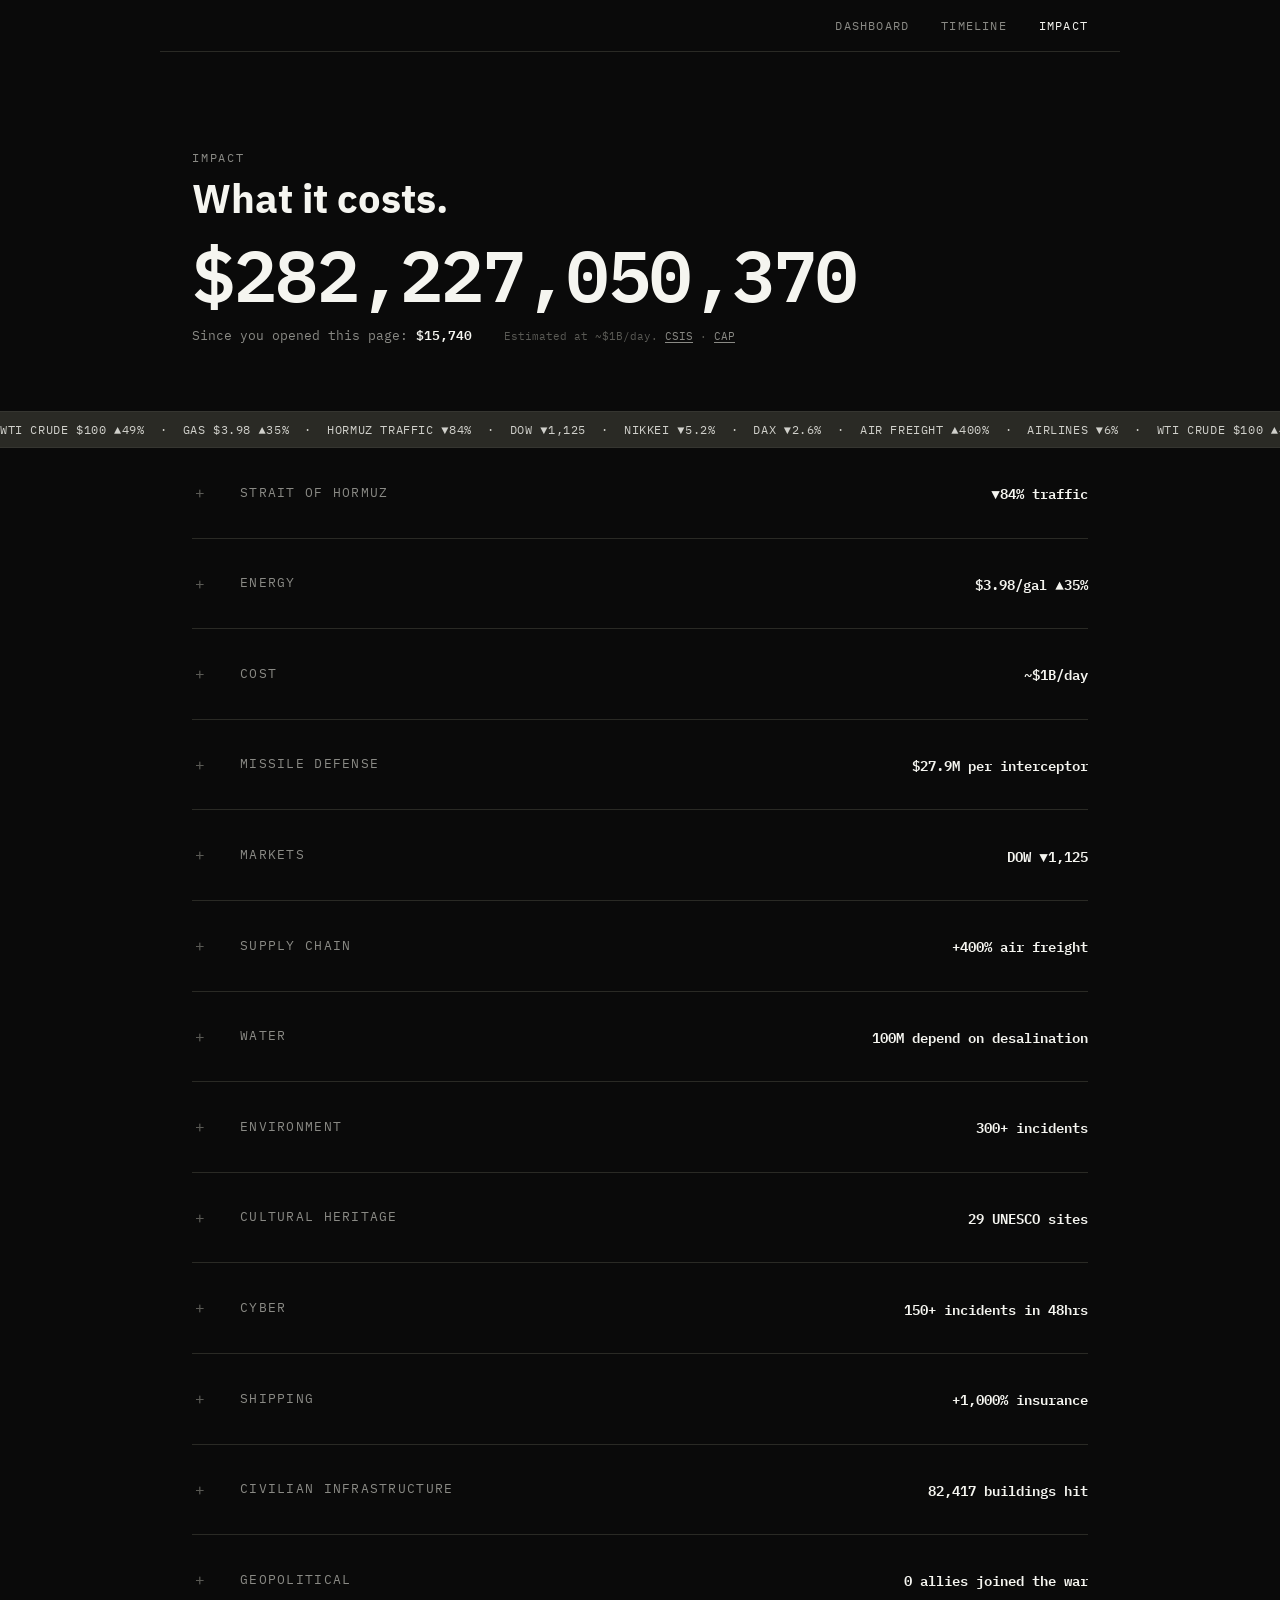
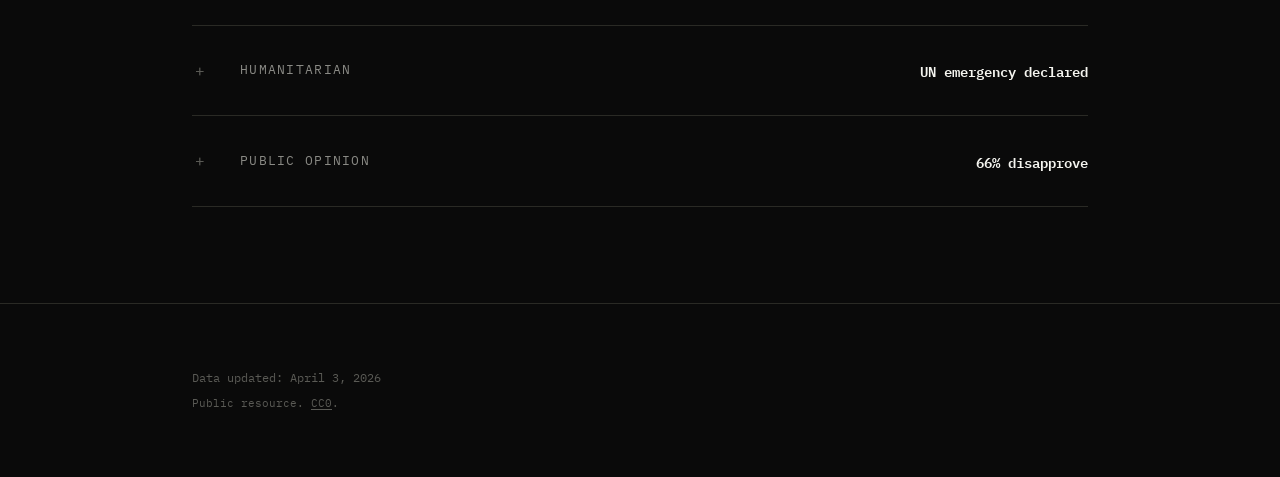
==== commit cab02dee: "Daily update: April 3 - casualties, energy, polls, US casualty transparency Casualties: 2,076+ kille" ====
--- a/impact.html
+++ b/impact.html
@@ -849,7 +849,7 @@
       <details class="impact-accordion" id="opinion">
         <summary>
           <span class="impact-summary-label">Public Opinion</span>
-          <span class="impact-summary-stat">56% oppose</span>
+          <span class="impact-summary-stat">66% disapprove</span>
         </summary>
         <div class="impact-body">
           <h2 class="section-title">Where Americans stand.</h2>
@@ -883,12 +883,26 @@
                 <a href="https://poll.qu.edu/poll-release?releaseid=3952" target="_blank" rel="noopener" data-bind-href="polls.groundTroops.sourceUrl"><span data-bind="polls.groundTroops.sourceLabel">Quinnipiac (March 9)</span></a>
               </div>
             </div>
+            <div class="stat-card">
+              <div class="stat-number" data-bind="polls.cnnDisapprove.value">66%</div>
+              <div class="stat-label" data-bind="polls.cnnDisapprove.label">Disapprove of military action (70% say war not worth it)</div>
+              <div class="stat-source">
+                <a href="https://www.cnn.com/2026/04/01/politics/donald-trump-iran-war-white-house-speech-cnn-poll" target="_blank" rel="noopener" data-bind-href="polls.cnnDisapprove.sourceUrl"><span data-bind="polls.cnnDisapprove.sourceLabel">CNN/SSRS (April 1)</span></a>
+              </div>
+            </div>
+            <div class="stat-card">
+              <div class="stat-number" data-bind="polls.reutersEnd.value">66%</div>
+              <div class="stat-label" data-bind="polls.reutersEnd.label">Want war to end soon, even if goals not achieved</div>
+              <div class="stat-source">
+                <a href="https://thehill.com/policy/defense/5810620-us-iran-war-ending-survey-reuters-ipsos/" target="_blank" rel="noopener" data-bind-href="polls.reutersEnd.sourceUrl"><span data-bind="polls.reutersEnd.sourceLabel">Reuters/Ipsos (March 27-29)</span></a>
+              </div>
+            </div>
           </div>
 
           <div class="impact-context">
-            <p>Polling varies significantly by methodology and pollster. Partisan divide is stark: 86% of Democrats oppose the strikes, 79% of Republicans support them.</p>
+            <p>Polling varies significantly by methodology and pollster. Partisan divide is stark: 94% of Democrats and 74% of independents disapprove; 74% of Republicans still approve.</p>
             <div class="tl-sources">
-              <a href="https://www.cnn.com/2026/03/03/politics/republicans-approval-trump-iran-war" target="_blank" rel="noopener">CNN</a>
+              <a href="https://www.cnn.com/2026/04/01/politics/donald-trump-iran-war-white-house-speech-cnn-poll" target="_blank" rel="noopener">CNN/SSRS</a>
             </div>
           </div>
         </div>
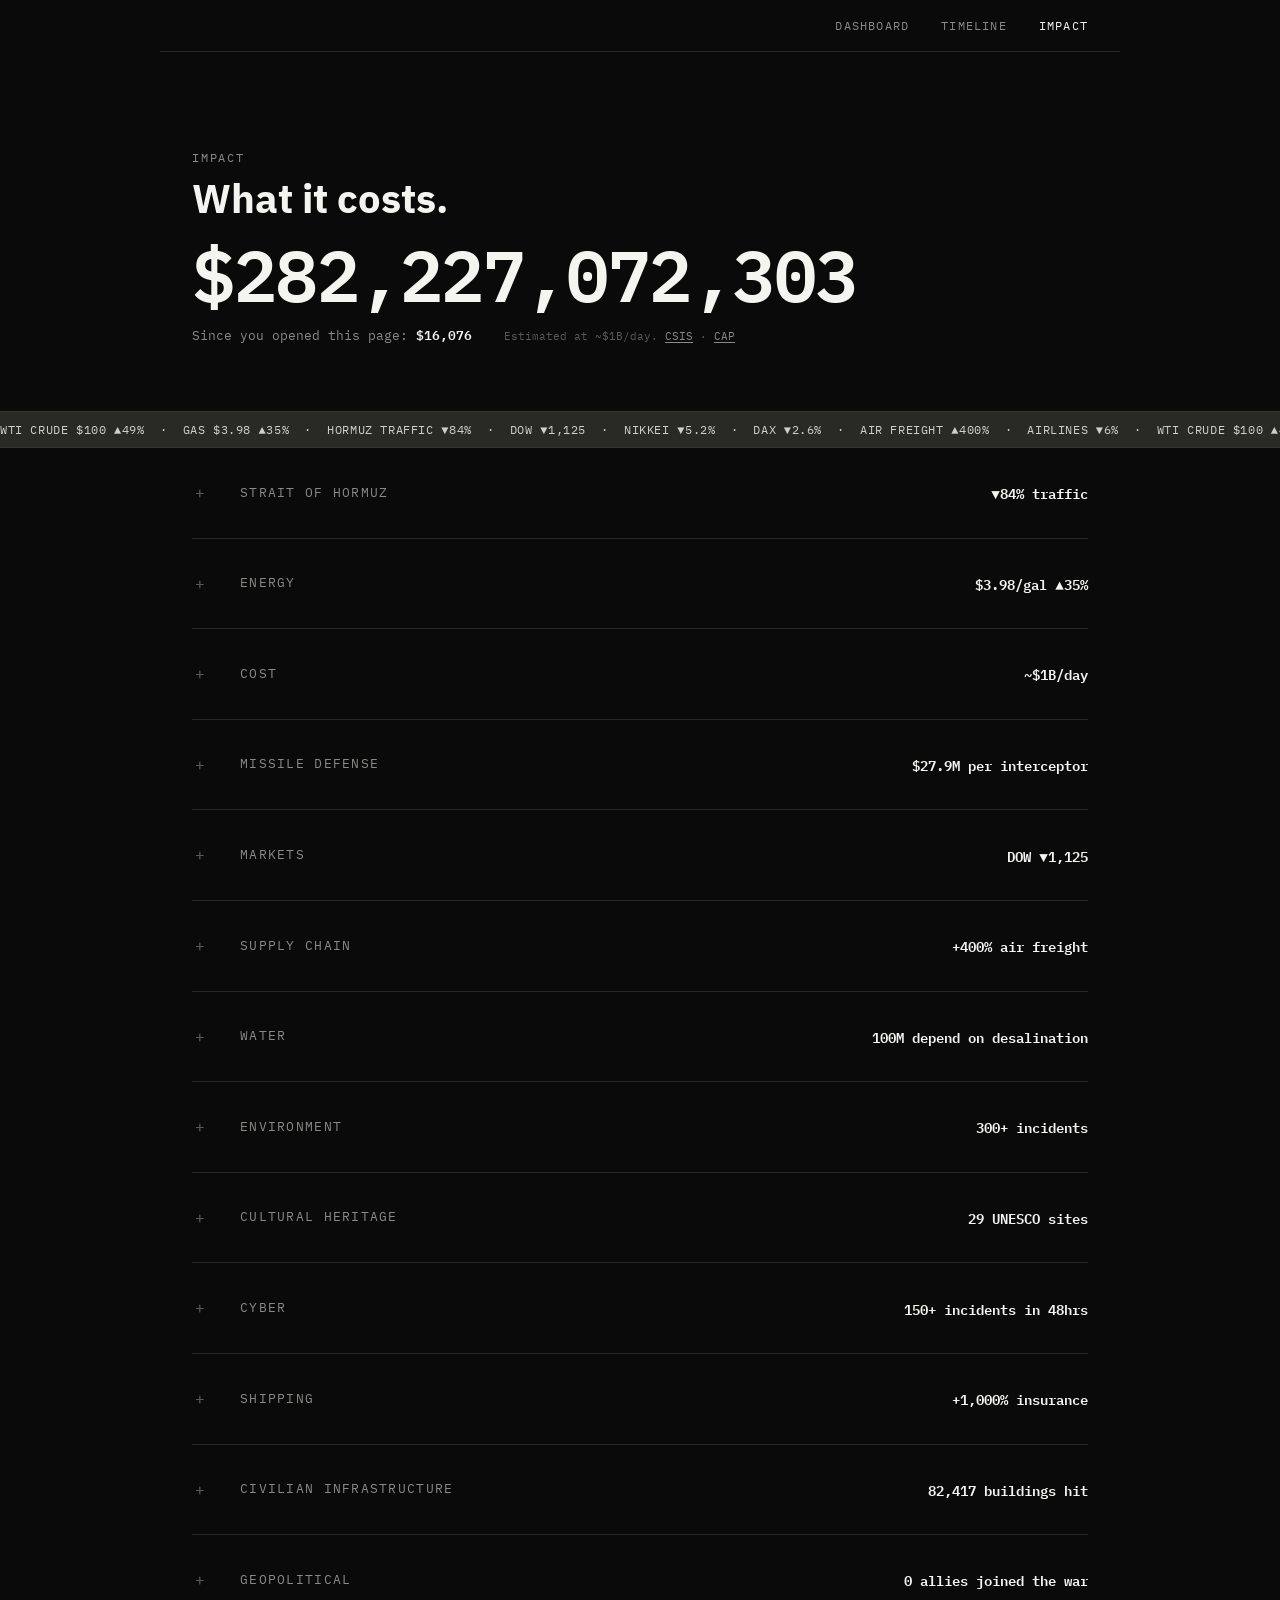
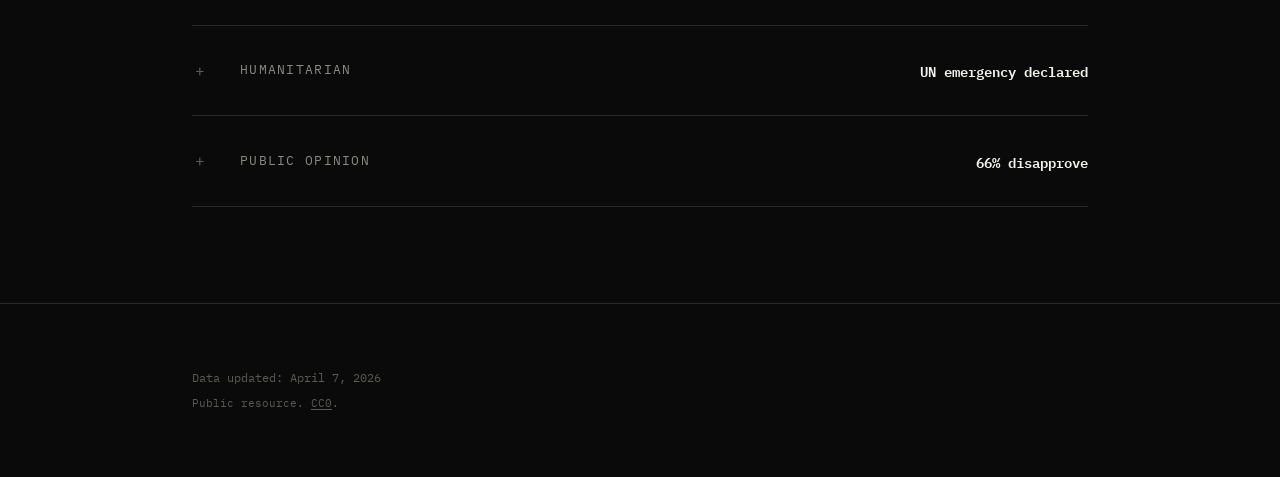
==== commit 25d6741b: "Sync HTML fallback values with current data, fix em dashes, update CLAUDE.md HTML fallback text (sho" ====
--- a/impact.html
+++ b/impact.html
@@ -81,8 +81,8 @@
 
           <div class="stats-grid">
             <div class="stat-card">
-              <div class="stat-number" data-bind="hormuz.tankerTraffic.value">~0</div>
-              <div class="stat-label" data-bind="hormuz.tankerTraffic.label">Tanker traffic through the strait as of March 11</div>
+              <div class="stat-number" data-bind="hormuz.tankerTraffic.value">16</div>
+              <div class="stat-label" data-bind="hormuz.tankerTraffic.label">AIS-visible tanker transits in past 7 days (vs. 100+/day pre-war)</div>
               <div class="stat-source">
                 <a href="https://en.wikipedia.org/wiki/2026_Strait_of_Hormuz_crisis" target="_blank" rel="noopener" data-bind-href="hormuz.tankerTraffic.sourceUrl"><span data-bind="hormuz.tankerTraffic.sourceLabel">2026 Strait of Hormuz crisis</span></a>
               </div>
@@ -130,22 +130,22 @@
 
           <div class="stats-grid">
             <div class="stat-card">
-              <div class="stat-number" data-bind="energy.gasPrice.value">$3.41</div>
-              <div class="stat-label" data-bind="energy.gasPrice.label">National average gas price per gallon (March 7)</div>
+              <div class="stat-number" data-bind="energy.gasPrice.value">$4.14</div>
+              <div class="stat-label" data-bind="energy.gasPrice.label">National average gas price per gallon (April 7)</div>
               <div class="stat-source">
                 <a href="https://www.washingtonpost.com/business/2026/03/07/gas-prices-increasing-iran-war/" target="_blank" rel="noopener" data-bind-href="energy.gasPrice.sourceUrl"><span data-bind="energy.gasPrice.sourceLabel">AAA / Washington Post</span></a>
               </div>
             </div>
             <div class="stat-card">
-              <div class="stat-number" data-bind="energy.gasIncrease.value">+$0.43</div>
-              <div class="stat-label" data-bind="energy.gasIncrease.label">Gas price increase in one week</div>
+              <div class="stat-number" data-bind="energy.gasIncrease.value">+$1.20</div>
+              <div class="stat-label" data-bind="energy.gasIncrease.label">Gas price increase since the war started (~41%)</div>
               <div class="stat-source">
                 <a href="https://www.washingtonpost.com/business/2026/03/07/gas-prices-increasing-iran-war/" target="_blank" rel="noopener" data-bind-href="energy.gasIncrease.sourceUrl"><span data-bind="energy.gasIncrease.sourceLabel">Washington Post</span></a>
               </div>
             </div>
             <div class="stat-card">
-              <div class="stat-number" data-bind="energy.crudePrice.value">$90.90</div>
-              <div class="stat-label" data-bind="energy.crudePrice.label">US crude per barrel (up 36% in one week)</div>
+              <div class="stat-number" data-bind="energy.crudePrice.value">$109</div>
+              <div class="stat-label" data-bind="energy.crudePrice.label">US crude per barrel (Brent at $109)</div>
               <div class="stat-source">
                 <a href="https://www.cnbc.com/2026/03/05/crude-oil-prices-today-iran-war.html" target="_blank" rel="noopener" data-bind-href="energy.crudePrice.sourceUrl"><span data-bind="energy.crudePrice.sourceLabel">CNBC</span></a>
               </div>
@@ -179,8 +179,8 @@
 
           <div class="stats-grid">
             <div class="stat-card">
-              <div class="stat-number" data-bind="cost.dailyCost.value">~$1B/day</div>
-              <div class="stat-label" data-bind="cost.dailyCost.label">Pentagon estimate for Operation Epic Fury</div>
+              <div class="stat-number" data-bind="cost.dailyCost.value">~$39B</div>
+              <div class="stat-label" data-bind="cost.dailyCost.label">Estimated total cost on track by Day 39 (~$1B/day current rate)</div>
               <div class="stat-source">
                 <a href="https://www.cnn.com/2026/03/06/politics/us-war-iran-cost" target="_blank" rel="noopener" data-bind-href="cost.dailyCost.sourceUrl"><span data-bind="cost.dailyCost.sourceLabel">CNN</span></a>
               </div>
@@ -326,22 +326,22 @@
 
           <div class="stats-grid">
             <div class="stat-card">
-              <div class="stat-number" data-bind="markets.dow.value">-785</div>
-              <div class="stat-label" data-bind="markets.dow.label">Dow points, March 5 (briefly dropped 1,100+)</div>
+              <div class="stat-number" data-bind="markets.dow.value">1,125</div>
+              <div class="stat-label" data-bind="markets.dow.label">Dow intraday point swing, March 10</div>
               <div class="stat-source">
                 <a href="https://www.cnn.com/2026/03/05/investing/us-stocks-oil-iran" target="_blank" rel="noopener" data-bind-href="markets.dow.sourceUrl"><span data-bind="markets.dow.sourceLabel">CNN</span></a>
               </div>
             </div>
             <div class="stat-card">
-              <div class="stat-number" data-bind="markets.nikkei.value">-3.06%</div>
-              <div class="stat-label" data-bind="markets.nikkei.label">Nikkei (Japan)</div>
+              <div class="stat-number" data-bind="markets.nikkei.value">-5.2%</div>
+              <div class="stat-label" data-bind="markets.nikkei.label">Nikkei (Japan), March 9</div>
               <div class="stat-source">
                 <a href="https://www.cnbc.com/2026/03/04/iran-war-historical-stock-market-patterns.html" target="_blank" rel="noopener" data-bind-href="markets.nikkei.sourceUrl"><span data-bind="markets.nikkei.sourceLabel">CNBC</span></a>
               </div>
             </div>
             <div class="stat-card">
-              <div class="stat-number" data-bind="markets.dax.value">-3.44%</div>
-              <div class="stat-label" data-bind="markets.dax.label">DAX (Germany)</div>
+              <div class="stat-number" data-bind="markets.dax.value">-2.6%</div>
+              <div class="stat-label" data-bind="markets.dax.label">DAX (Germany), March 10</div>
               <div class="stat-source">
                 <a href="https://www.cnbc.com/2026/03/04/iran-war-historical-stock-market-patterns.html" target="_blank" rel="noopener" data-bind-href="markets.dax.sourceUrl"><span data-bind="markets.dax.sourceLabel">CNBC</span></a>
               </div>
@@ -645,29 +645,29 @@
 
           <div class="stats-grid">
             <div class="stat-card">
-              <div class="stat-number" data-bind="civilianInfra.homes.value">62,440</div>
+              <div class="stat-number" data-bind="civilianInfra.homes.value">91,498</div>
               <div class="stat-label" data-bind="civilianInfra.homes.label">Residential units damaged</div>
               <div class="stat-source">
                 <a href="https://www.presstv.ir/Detail/2026/03/24/765788/Over-8200-civilian-units-damaged-by-Israeli-US-aggression-IRCS" target="_blank" rel="noopener" data-bind-href="civilianInfra.homes.sourceUrl"><span data-bind="civilianInfra.homes.sourceLabel">Iranian Red Crescent / Press TV (March 24)</span></a>
               </div>
             </div>
             <div class="stat-card">
-              <div class="stat-number" data-bind="civilianInfra.commercial.value">19,187</div>
+              <div class="stat-number" data-bind="civilianInfra.commercial.value">22,580</div>
               <div class="stat-label" data-bind="civilianInfra.commercial.label">Commercial buildings damaged</div>
               <div class="stat-source">
                 <a href="https://www.presstv.ir/Detail/2026/03/24/765788/Over-8200-civilian-units-damaged-by-Israeli-US-aggression-IRCS" target="_blank" rel="noopener" data-bind-href="civilianInfra.commercial.sourceUrl"><span data-bind="civilianInfra.commercial.sourceLabel">Iranian Red Crescent / Press TV (March 24)</span></a>
               </div>
             </div>
             <div class="stat-card">
-              <div class="stat-number" data-bind="civilianInfra.medical.value">281</div>
-              <div class="stat-label" data-bind="civilianInfra.medical.label">Medical and emergency facilities damaged</div>
+              <div class="stat-number" data-bind="civilianInfra.medical.value">334</div>
+              <div class="stat-label" data-bind="civilianInfra.medical.label">Health and emergency facilities damaged</div>
               <div class="stat-source">
                 <a href="https://www.presstv.ir/Detail/2026/03/24/765788/Over-8200-civilian-units-damaged-by-Israeli-US-aggression-IRCS" target="_blank" rel="noopener" data-bind-href="civilianInfra.medical.sourceUrl"><span data-bind="civilianInfra.medical.sourceLabel">Iranian Red Crescent / Press TV (March 24)</span></a>
               </div>
             </div>
             <div class="stat-card">
-              <div class="stat-number" data-bind="civilianInfra.schools.value">481</div>
-              <div class="stat-label" data-bind="civilianInfra.schools.label">Schools damaged</div>
+              <div class="stat-number" data-bind="civilianInfra.schools.value">736</div>
+              <div class="stat-label" data-bind="civilianInfra.schools.label">Schools and educational centers damaged</div>
               <div class="stat-source">
                 <a href="https://www.presstv.ir/Detail/2026/03/24/765788/Over-8200-civilian-units-damaged-by-Israeli-US-aggression-IRCS" target="_blank" rel="noopener" data-bind-href="civilianInfra.schools.sourceUrl"><span data-bind="civilianInfra.schools.sourceLabel">Iranian Red Crescent / Press TV (March 24)</span></a>
               </div>
@@ -680,8 +680,8 @@
               </div>
             </div>
             <div class="stat-card">
-              <div class="stat-number" data-bind="civilianInfra.whoAttacks.value">18</div>
-              <div class="stat-label" data-bind="civilianInfra.whoAttacks.label">Verified attacks on health infrastructure (WHO)</div>
+              <div class="stat-number" data-bind="civilianInfra.whoAttacks.value">20+</div>
+              <div class="stat-label" data-bind="civilianInfra.whoAttacks.label">Verified attacks on health infrastructure (WHO); 9 health workers killed</div>
               <div class="stat-source">
                 <a href="https://www.deccanherald.com/world/middle-east/world-health-organization-confirms-18-attacks-on-healthcare-sites-in-iran-3928299" target="_blank" rel="noopener" data-bind-href="civilianInfra.whoAttacks.sourceUrl"><span data-bind="civilianInfra.whoAttacks.sourceLabel">WHO / Deccan Herald</span></a>
               </div>
@@ -913,7 +913,7 @@
 
   <footer class="site-footer">
     <div class="section-inner">
-      <div class="footer-updated">Data updated: March 22, 2026</div>
+      <div class="footer-updated">Data updated: April 7, 2026</div>
       <div class="footer-license">
         Public resource. <a href="https://creativecommons.org/publicdomain/zero/1.0/" target="_blank" rel="noopener">CC0</a>.
       </div>
--- a/style.css
+++ b/style.css
@@ -484,7 +484,6 @@
   color: var(--gray-400);
 }
 
-/* --- Silence block (Minab) --- */
 /* --- Blackout addendum --- */
 .blackout-addendum {
   padding: var(--space-md);
@@ -703,15 +702,6 @@
   border-top: 1px solid var(--gray-800);
 }
 
-.footer-principles {
-  font-family: var(--font-mono);
-  font-size: 0.8rem;
-  color: var(--gray-400);
-  max-width: 640px;
-  margin-bottom: var(--space-md);
-  line-height: 1.6;
-}
-
 .footer-updated {
   font-family: var(--font-mono);
   font-size: 0.75rem;
@@ -732,11 +722,6 @@
 /* =========================================
    IMPACT PAGE
    ========================================= */
-.impact-section {
-  padding: var(--space-lg) 0;
-  border-bottom: 1px solid var(--gray-800);
-}
-
 .impact-context {
   margin-top: var(--space-md);
   font-size: 0.9rem;
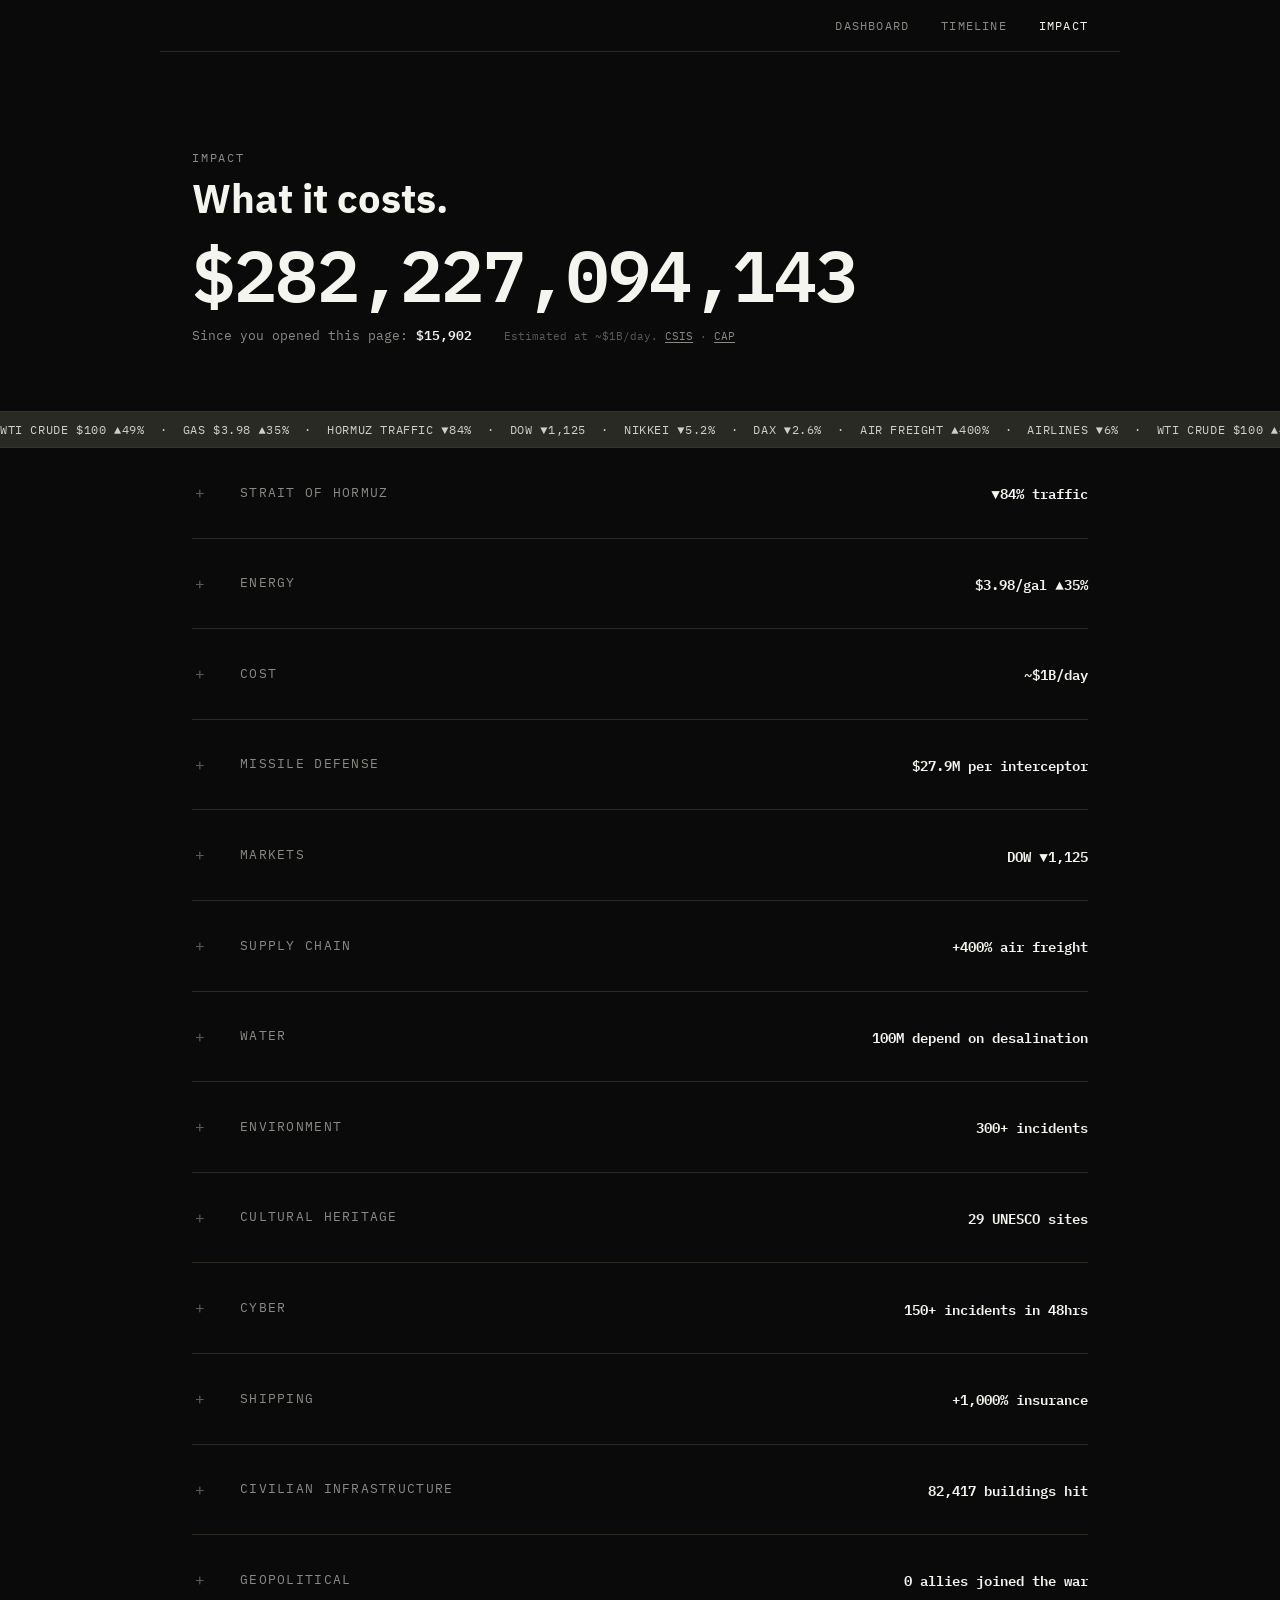
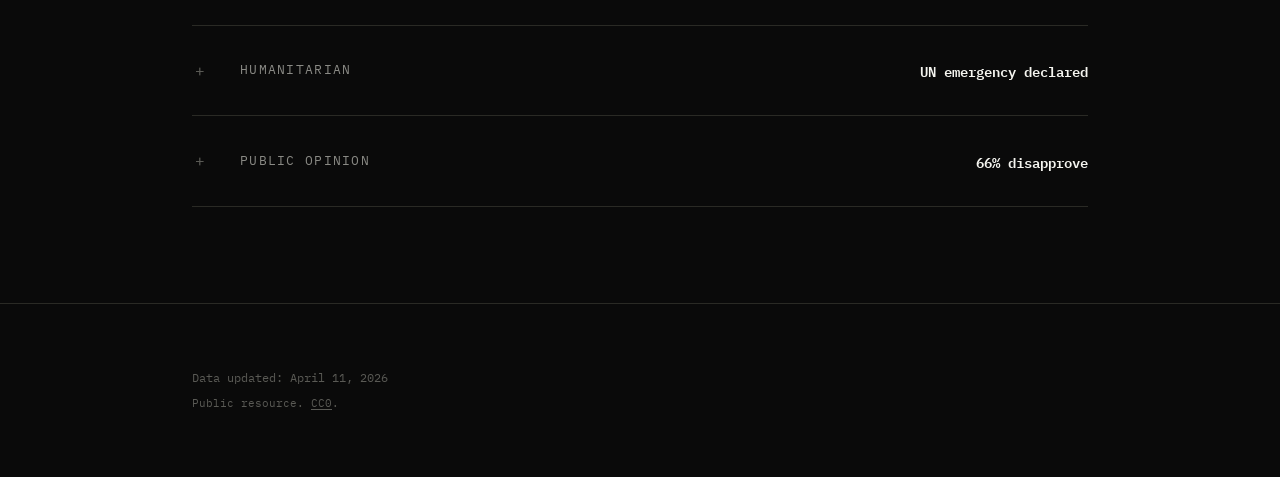
==== commit e43eecdc: "Daily update: April 11 - US-Iran ceasefire, Pentagon casualty update, Hormuz shipping, Islamabad tal" ====
--- a/impact.html
+++ b/impact.html
@@ -81,15 +81,15 @@
 
           <div class="stats-grid">
             <div class="stat-card">
-              <div class="stat-number" data-bind="hormuz.tankerTraffic.value">16</div>
-              <div class="stat-label" data-bind="hormuz.tankerTraffic.label">AIS-visible tanker transits in past 7 days (vs. 100+/day pre-war)</div>
+              <div class="stat-number" data-bind="hormuz.tankerTraffic.value">5-11/day</div>
+              <div class="stat-label" data-bind="hormuz.tankerTraffic.label">Tanker transits since April 8 ceasefire (vs. ~140/day pre-war)</div>
               <div class="stat-source">
                 <a href="https://en.wikipedia.org/wiki/2026_Strait_of_Hormuz_crisis" target="_blank" rel="noopener" data-bind-href="hormuz.tankerTraffic.sourceUrl"><span data-bind="hormuz.tankerTraffic.sourceLabel">2026 Strait of Hormuz crisis</span></a>
               </div>
             </div>
             <div class="stat-card">
-              <div class="stat-number" data-bind="hormuz.shipsAnchored.value">150+</div>
-              <div class="stat-label" data-bind="hormuz.shipsAnchored.label">Ships anchored outside the strait</div>
+              <div class="stat-number" data-bind="hormuz.shipsAnchored.value">600+</div>
+              <div class="stat-label" data-bind="hormuz.shipsAnchored.label">Ships stranded in the Gulf, including 325 tankers</div>
               <div class="stat-source">
                 <a href="https://www.npr.org/2026/03/04/nx-s1-5736104/iran-war-oil-trump-israel-strait-hormuz-closed-energy-crisis" target="_blank" rel="noopener" data-bind-href="hormuz.shipsAnchored.sourceUrl"><span data-bind="hormuz.shipsAnchored.sourceLabel">NPR</span></a>
               </div>
@@ -130,15 +130,15 @@
 
           <div class="stats-grid">
             <div class="stat-card">
-              <div class="stat-number" data-bind="energy.gasPrice.value">$4.14</div>
-              <div class="stat-label" data-bind="energy.gasPrice.label">National average gas price per gallon (April 7)</div>
+              <div class="stat-number" data-bind="energy.gasPrice.value">$4.16</div>
+              <div class="stat-label" data-bind="energy.gasPrice.label">National average gas price per gallon (April 9)</div>
               <div class="stat-source">
                 <a href="https://www.washingtonpost.com/business/2026/03/07/gas-prices-increasing-iran-war/" target="_blank" rel="noopener" data-bind-href="energy.gasPrice.sourceUrl"><span data-bind="energy.gasPrice.sourceLabel">AAA / Washington Post</span></a>
               </div>
             </div>
             <div class="stat-card">
-              <div class="stat-number" data-bind="energy.gasIncrease.value">+$1.20</div>
-              <div class="stat-label" data-bind="energy.gasIncrease.label">Gas price increase since the war started (~41%)</div>
+              <div class="stat-number" data-bind="energy.gasIncrease.value">+$1.22</div>
+              <div class="stat-label" data-bind="energy.gasIncrease.label">Gas price increase since the war started (~42%)</div>
               <div class="stat-source">
                 <a href="https://www.washingtonpost.com/business/2026/03/07/gas-prices-increasing-iran-war/" target="_blank" rel="noopener" data-bind-href="energy.gasIncrease.sourceUrl"><span data-bind="energy.gasIncrease.sourceLabel">Washington Post</span></a>
               </div>
@@ -179,8 +179,8 @@
 
           <div class="stats-grid">
             <div class="stat-card">
-              <div class="stat-number" data-bind="cost.dailyCost.value">~$39B</div>
-              <div class="stat-label" data-bind="cost.dailyCost.label">Estimated total cost on track by Day 39 (~$1B/day current rate)</div>
+              <div class="stat-number" data-bind="cost.dailyCost.value">~$43B</div>
+              <div class="stat-label" data-bind="cost.dailyCost.label">Estimated total cost on track by Day 43 (~$1B/day current rate)</div>
               <div class="stat-source">
                 <a href="https://www.cnn.com/2026/03/06/politics/us-war-iran-cost" target="_blank" rel="noopener" data-bind-href="cost.dailyCost.sourceUrl"><span data-bind="cost.dailyCost.sourceLabel">CNN</span></a>
               </div>
@@ -913,7 +913,7 @@
 
   <footer class="site-footer">
     <div class="section-inner">
-      <div class="footer-updated">Data updated: April 7, 2026</div>
+      <div class="footer-updated">Data updated: April 11, 2026</div>
       <div class="footer-license">
         Public resource. <a href="https://creativecommons.org/publicdomain/zero/1.0/" target="_blank" rel="noopener">CC0</a>.
       </div>
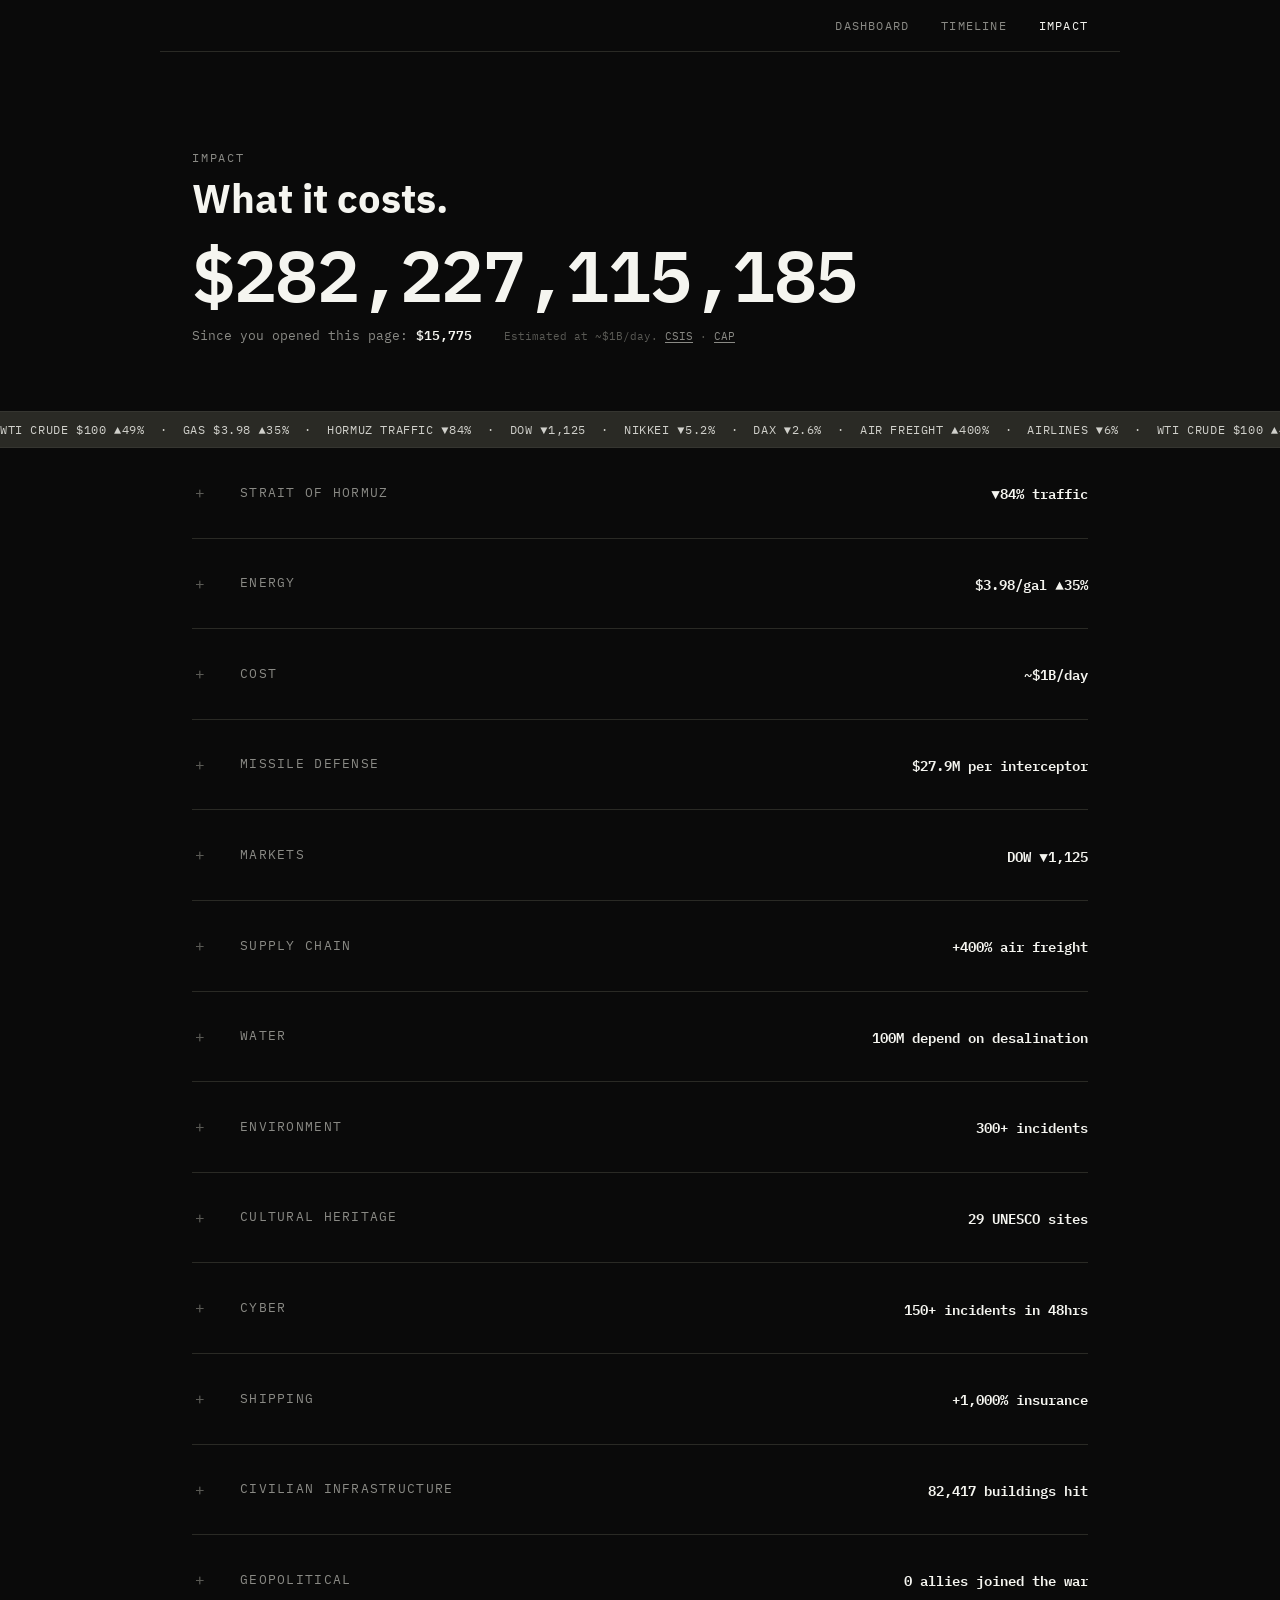
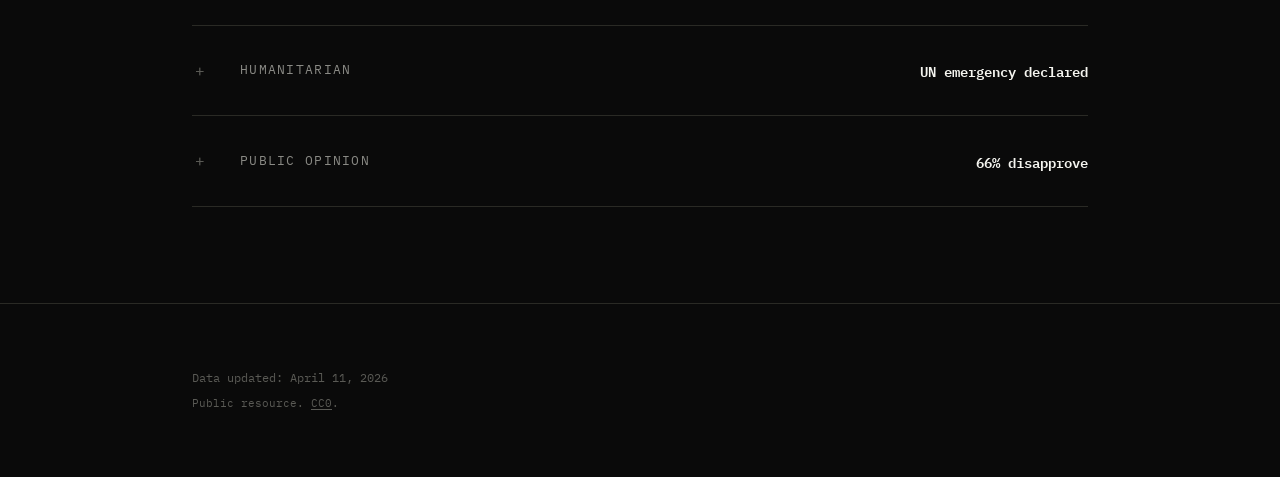
==== commit 17fe2f8e: "Update civilian infrastructure damage figures to April 11 Red Crescent counts Iranian Red Crescent f" ====
--- a/impact.html
+++ b/impact.html
@@ -645,31 +645,31 @@
 
           <div class="stats-grid">
             <div class="stat-card">
-              <div class="stat-number" data-bind="civilianInfra.homes.value">91,498</div>
+              <div class="stat-number" data-bind="civilianInfra.homes.value">~100,000</div>
               <div class="stat-label" data-bind="civilianInfra.homes.label">Residential units damaged</div>
               <div class="stat-source">
-                <a href="https://www.presstv.ir/Detail/2026/03/24/765788/Over-8200-civilian-units-damaged-by-Israeli-US-aggression-IRCS" target="_blank" rel="noopener" data-bind-href="civilianInfra.homes.sourceUrl"><span data-bind="civilianInfra.homes.sourceLabel">Iranian Red Crescent / Press TV (March 24)</span></a>
-              </div>
-            </div>
-            <div class="stat-card">
-              <div class="stat-number" data-bind="civilianInfra.commercial.value">22,580</div>
-              <div class="stat-label" data-bind="civilianInfra.commercial.label">Commercial buildings damaged</div>
-              <div class="stat-source">
-                <a href="https://www.presstv.ir/Detail/2026/03/24/765788/Over-8200-civilian-units-damaged-by-Israeli-US-aggression-IRCS" target="_blank" rel="noopener" data-bind-href="civilianInfra.commercial.sourceUrl"><span data-bind="civilianInfra.commercial.sourceLabel">Iranian Red Crescent / Press TV (March 24)</span></a>
-              </div>
-            </div>
-            <div class="stat-card">
-              <div class="stat-number" data-bind="civilianInfra.medical.value">334</div>
+                <a href="https://english.aawsat.com/world/5261097-iran-counts-its-human-material-losses-5-weeks-war" target="_blank" rel="noopener" data-bind-href="civilianInfra.homes.sourceUrl"><span data-bind="civilianInfra.homes.sourceLabel">Iranian Red Crescent / Asharq Al-Awsat (April 11)</span></a>
+              </div>
+            </div>
+            <div class="stat-card">
+              <div class="stat-number" data-bind="civilianInfra.commercial.value">23,500</div>
+              <div class="stat-label" data-bind="civilianInfra.commercial.label">Shops and commercial facilities damaged</div>
+              <div class="stat-source">
+                <a href="https://english.aawsat.com/world/5261097-iran-counts-its-human-material-losses-5-weeks-war" target="_blank" rel="noopener" data-bind-href="civilianInfra.commercial.sourceUrl"><span data-bind="civilianInfra.commercial.sourceLabel">Iranian Red Crescent / Asharq Al-Awsat (April 11)</span></a>
+              </div>
+            </div>
+            <div class="stat-card">
+              <div class="stat-number" data-bind="civilianInfra.medical.value">339</div>
               <div class="stat-label" data-bind="civilianInfra.medical.label">Health and emergency facilities damaged</div>
               <div class="stat-source">
-                <a href="https://www.presstv.ir/Detail/2026/03/24/765788/Over-8200-civilian-units-damaged-by-Israeli-US-aggression-IRCS" target="_blank" rel="noopener" data-bind-href="civilianInfra.medical.sourceUrl"><span data-bind="civilianInfra.medical.sourceLabel">Iranian Red Crescent / Press TV (March 24)</span></a>
-              </div>
-            </div>
-            <div class="stat-card">
-              <div class="stat-number" data-bind="civilianInfra.schools.value">736</div>
-              <div class="stat-label" data-bind="civilianInfra.schools.label">Schools and educational centers damaged</div>
-              <div class="stat-source">
-                <a href="https://www.presstv.ir/Detail/2026/03/24/765788/Over-8200-civilian-units-damaged-by-Israeli-US-aggression-IRCS" target="_blank" rel="noopener" data-bind-href="civilianInfra.schools.sourceUrl"><span data-bind="civilianInfra.schools.sourceLabel">Iranian Red Crescent / Press TV (March 24)</span></a>
+                <a href="https://english.aawsat.com/world/5261097-iran-counts-its-human-material-losses-5-weeks-war" target="_blank" rel="noopener" data-bind-href="civilianInfra.medical.sourceUrl"><span data-bind="civilianInfra.medical.sourceLabel">Iranian Red Crescent / Asharq Al-Awsat (April 11)</span></a>
+              </div>
+            </div>
+            <div class="stat-card">
+              <div class="stat-number" data-bind="civilianInfra.schools.value">857</div>
+              <div class="stat-label" data-bind="civilianInfra.schools.label">Schools and educational centers damaged (plus 32 universities)</div>
+              <div class="stat-source">
+                <a href="https://english.aawsat.com/world/5261097-iran-counts-its-human-material-losses-5-weeks-war" target="_blank" rel="noopener" data-bind-href="civilianInfra.schools.sourceUrl"><span data-bind="civilianInfra.schools.sourceLabel">Iranian Red Crescent / Asharq Al-Awsat (April 11)</span></a>
               </div>
             </div>
             <div class="stat-card">
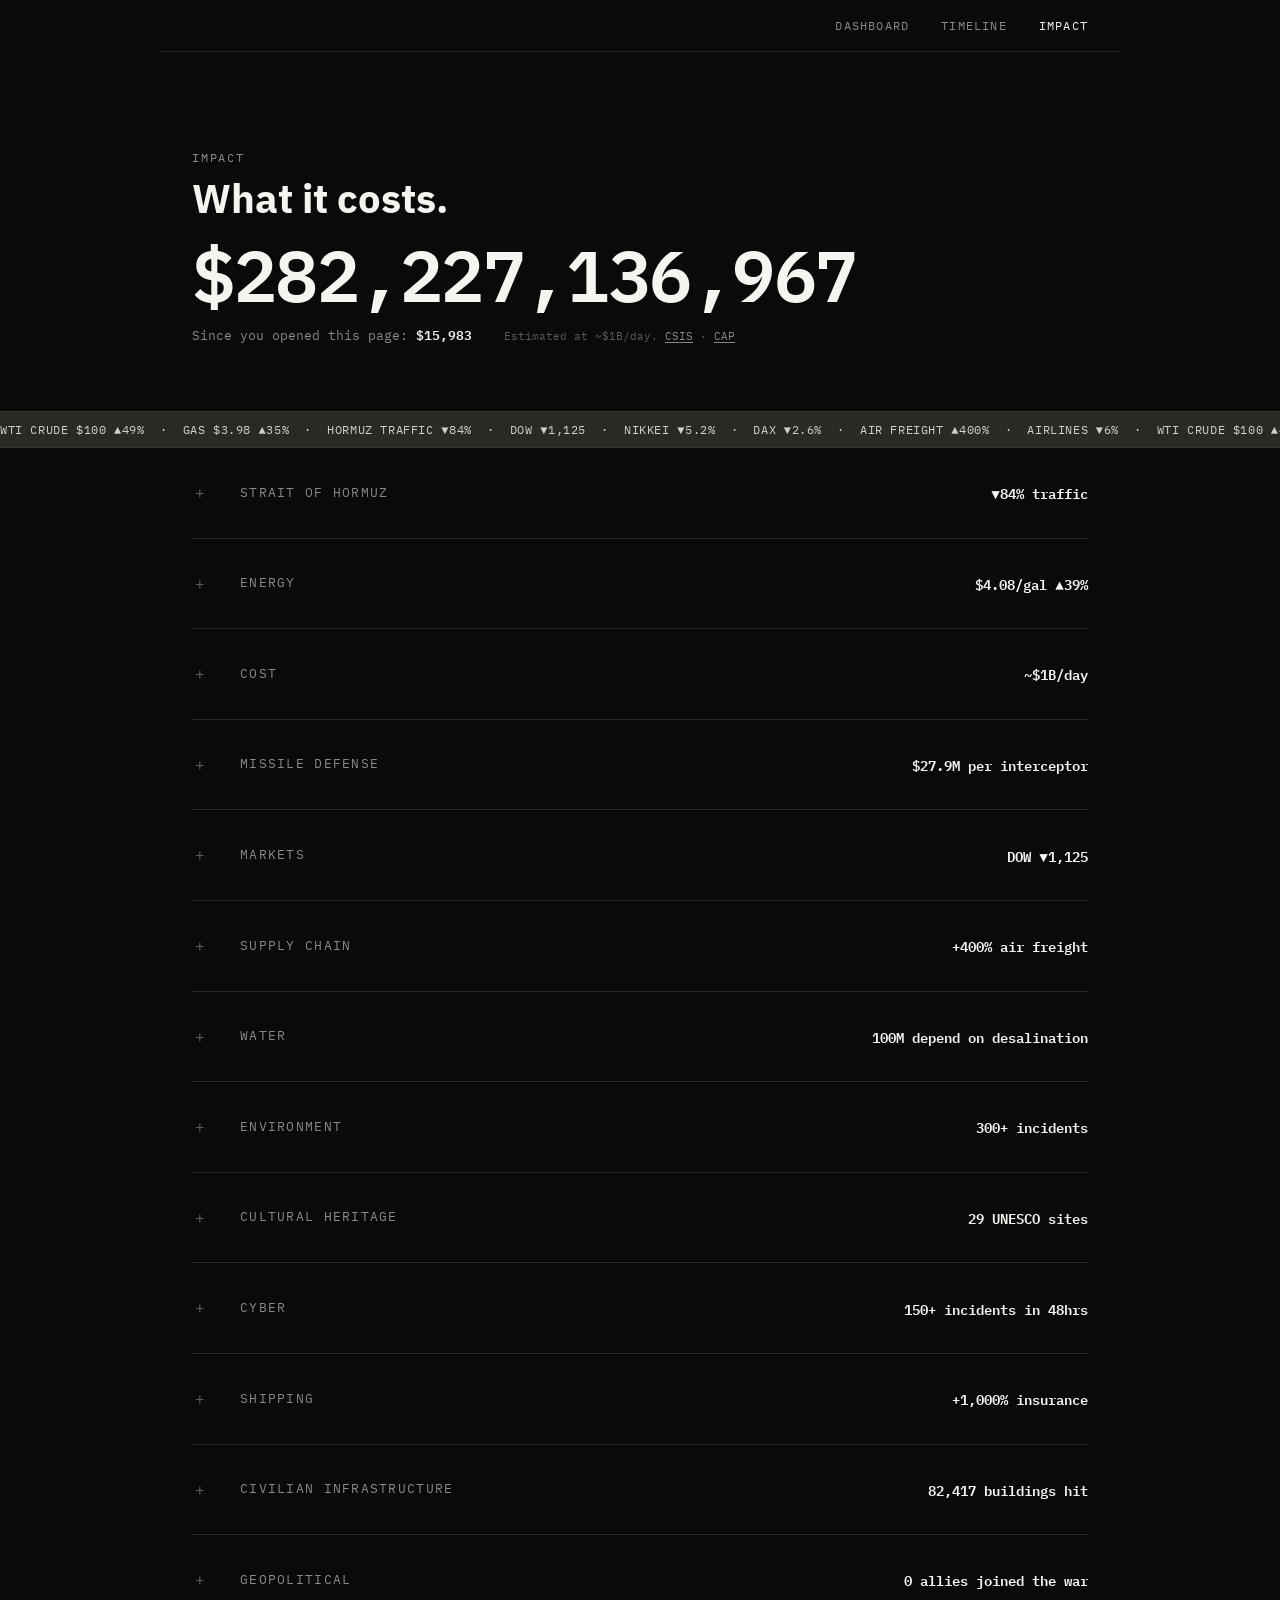
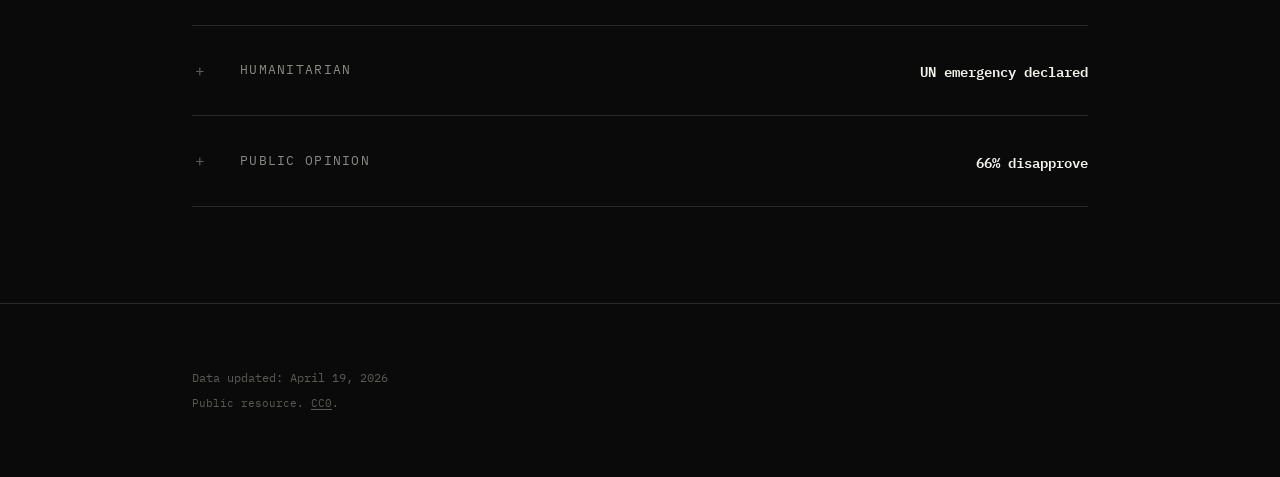
==== commit ebdfca14: "Daily update: April 18 - Day 50, ceasefire fracturing before April 21 expiration Key updates: - Isla" ====
--- a/impact.html
+++ b/impact.html
@@ -82,16 +82,16 @@
           <div class="stats-grid">
             <div class="stat-card">
               <div class="stat-number" data-bind="hormuz.tankerTraffic.value">5-11/day</div>
-              <div class="stat-label" data-bind="hormuz.tankerTraffic.label">Tanker transits since April 8 ceasefire (vs. ~140/day pre-war)</div>
-              <div class="stat-source">
-                <a href="https://en.wikipedia.org/wiki/2026_Strait_of_Hormuz_crisis" target="_blank" rel="noopener" data-bind-href="hormuz.tankerTraffic.sourceUrl"><span data-bind="hormuz.tankerTraffic.sourceLabel">2026 Strait of Hormuz crisis</span></a>
+              <div class="stat-label" data-bind="hormuz.tankerTraffic.label">Tanker transits (Iran re-closed strait April 18 after US naval blockade; vs. ~140/day pre-war)</div>
+              <div class="stat-source">
+                <a href="https://www.aljazeera.com/news/2026/4/18/iran-closes-strait-of-hormuz-again-over-us-blockade-of-its-ports" target="_blank" rel="noopener" data-bind-href="hormuz.tankerTraffic.sourceUrl"><span data-bind="hormuz.tankerTraffic.sourceLabel">Al Jazeera (April 18)</span></a>
               </div>
             </div>
             <div class="stat-card">
               <div class="stat-number" data-bind="hormuz.shipsAnchored.value">600+</div>
-              <div class="stat-label" data-bind="hormuz.shipsAnchored.label">Ships stranded in the Gulf, including 325 tankers</div>
-              <div class="stat-source">
-                <a href="https://www.npr.org/2026/03/04/nx-s1-5736104/iran-war-oil-trump-israel-strait-hormuz-closed-energy-crisis" target="_blank" rel="noopener" data-bind-href="hormuz.shipsAnchored.sourceUrl"><span data-bind="hormuz.shipsAnchored.sourceLabel">NPR</span></a>
+              <div class="stat-label" data-bind="hormuz.shipsAnchored.label">Ships still stuck in the Mideast Gulf, including 325 tankers (154 laden, 43 sanctioned, 81 shadow fleet)</div>
+              <div class="stat-source">
+                <a href="https://www.lloydslist.com/LL1156883/The-Week-in-Charts-Shadow-fleet-ships-slip-back-to-mainstream-trades--More-than-600-vessels-still-stuck-in-Middle-East-Gulf" target="_blank" rel="noopener" data-bind-href="hormuz.shipsAnchored.sourceUrl"><span data-bind="hormuz.shipsAnchored.sourceLabel">Lloyd's List (April 17)</span></a>
               </div>
             </div>
             <div class="stat-card">
@@ -123,29 +123,29 @@
       <details class="impact-accordion" id="energy">
         <summary>
           <span class="impact-summary-label">Energy</span>
-          <span class="impact-summary-stat">$3.98/gal &#x25B2;35%</span>
+          <span class="impact-summary-stat">$4.08/gal &#x25B2;39%</span>
         </summary>
         <div class="impact-body">
           <h2 class="section-title">At the pump and on the market.</h2>
 
           <div class="stats-grid">
             <div class="stat-card">
-              <div class="stat-number" data-bind="energy.gasPrice.value">$4.16</div>
-              <div class="stat-label" data-bind="energy.gasPrice.label">National average gas price per gallon (April 9)</div>
+              <div class="stat-number" data-bind="energy.gasPrice.value">$4.076</div>
+              <div class="stat-label" data-bind="energy.gasPrice.label">National average gas price per gallon (April 17, first decline in weeks)</div>
               <div class="stat-source">
                 <a href="https://www.washingtonpost.com/business/2026/03/07/gas-prices-increasing-iran-war/" target="_blank" rel="noopener" data-bind-href="energy.gasPrice.sourceUrl"><span data-bind="energy.gasPrice.sourceLabel">AAA / Washington Post</span></a>
               </div>
             </div>
             <div class="stat-card">
-              <div class="stat-number" data-bind="energy.gasIncrease.value">+$1.22</div>
-              <div class="stat-label" data-bind="energy.gasIncrease.label">Gas price increase since the war started (~42%)</div>
+              <div class="stat-number" data-bind="energy.gasIncrease.value">+$1.14</div>
+              <div class="stat-label" data-bind="energy.gasIncrease.label">Gas price increase since the war started (~39%)</div>
               <div class="stat-source">
                 <a href="https://www.washingtonpost.com/business/2026/03/07/gas-prices-increasing-iran-war/" target="_blank" rel="noopener" data-bind-href="energy.gasIncrease.sourceUrl"><span data-bind="energy.gasIncrease.sourceLabel">Washington Post</span></a>
               </div>
             </div>
             <div class="stat-card">
-              <div class="stat-number" data-bind="energy.crudePrice.value">$109</div>
-              <div class="stat-label" data-bind="energy.crudePrice.label">US crude per barrel (Brent at $109)</div>
+              <div class="stat-number" data-bind="energy.crudePrice.value">$84</div>
+              <div class="stat-label" data-bind="energy.crudePrice.label">US crude per barrel (Brent at $90)</div>
               <div class="stat-source">
                 <a href="https://www.cnbc.com/2026/03/05/crude-oil-prices-today-iran-war.html" target="_blank" rel="noopener" data-bind-href="energy.crudePrice.sourceUrl"><span data-bind="energy.crudePrice.sourceLabel">CNBC</span></a>
               </div>
@@ -179,8 +179,8 @@
 
           <div class="stats-grid">
             <div class="stat-card">
-              <div class="stat-number" data-bind="cost.dailyCost.value">~$43B</div>
-              <div class="stat-label" data-bind="cost.dailyCost.label">Estimated total cost on track by Day 43 (~$1B/day current rate)</div>
+              <div class="stat-number" data-bind="cost.dailyCost.value">~$51B</div>
+              <div class="stat-label" data-bind="cost.dailyCost.label">Estimated total cost on track by Day 51 (~$1B/day current rate)</div>
               <div class="stat-source">
                 <a href="https://www.cnn.com/2026/03/06/politics/us-war-iran-cost" target="_blank" rel="noopener" data-bind-href="cost.dailyCost.sourceUrl"><span data-bind="cost.dailyCost.sourceLabel">CNN</span></a>
               </div>
@@ -913,7 +913,7 @@
 
   <footer class="site-footer">
     <div class="section-inner">
-      <div class="footer-updated">Data updated: April 11, 2026</div>
+      <div class="footer-updated">Data updated: April 19, 2026</div>
       <div class="footer-license">
         Public resource. <a href="https://creativecommons.org/publicdomain/zero/1.0/" target="_blank" rel="noopener">CC0</a>.
       </div>
